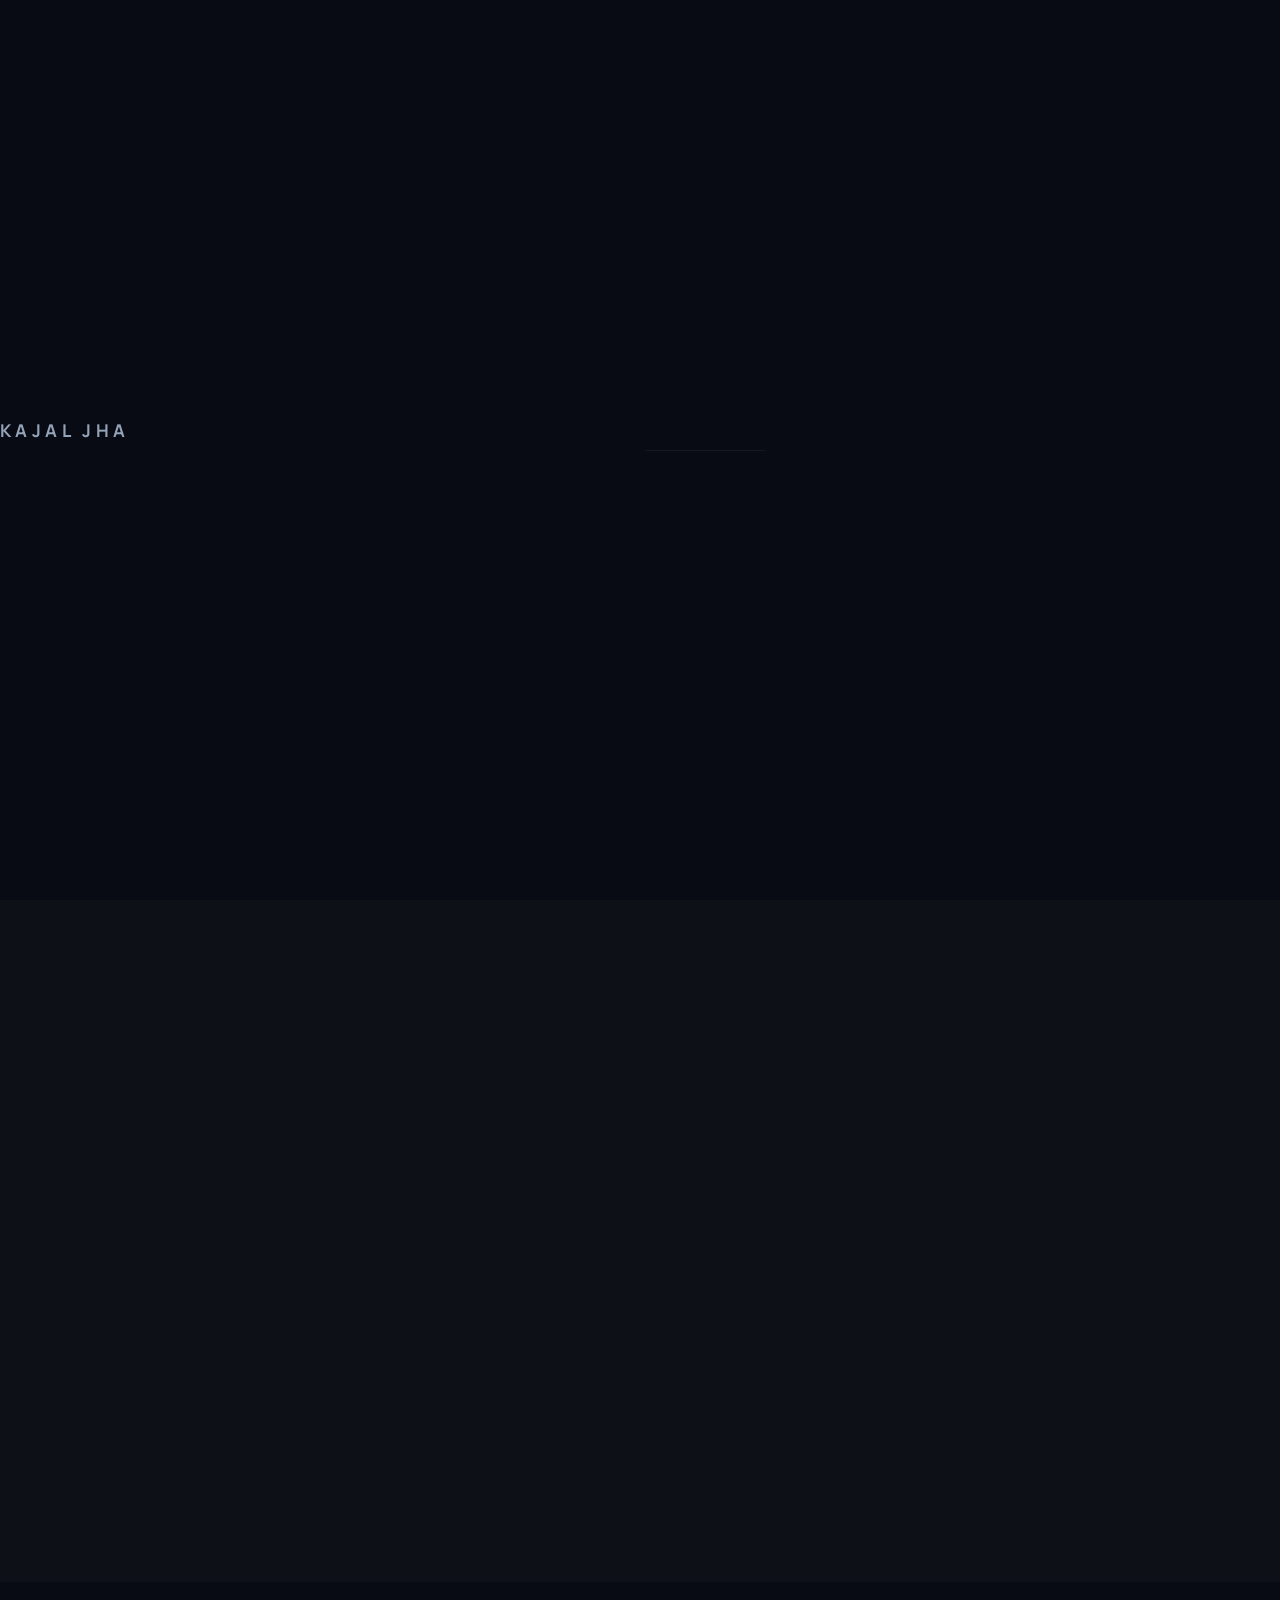
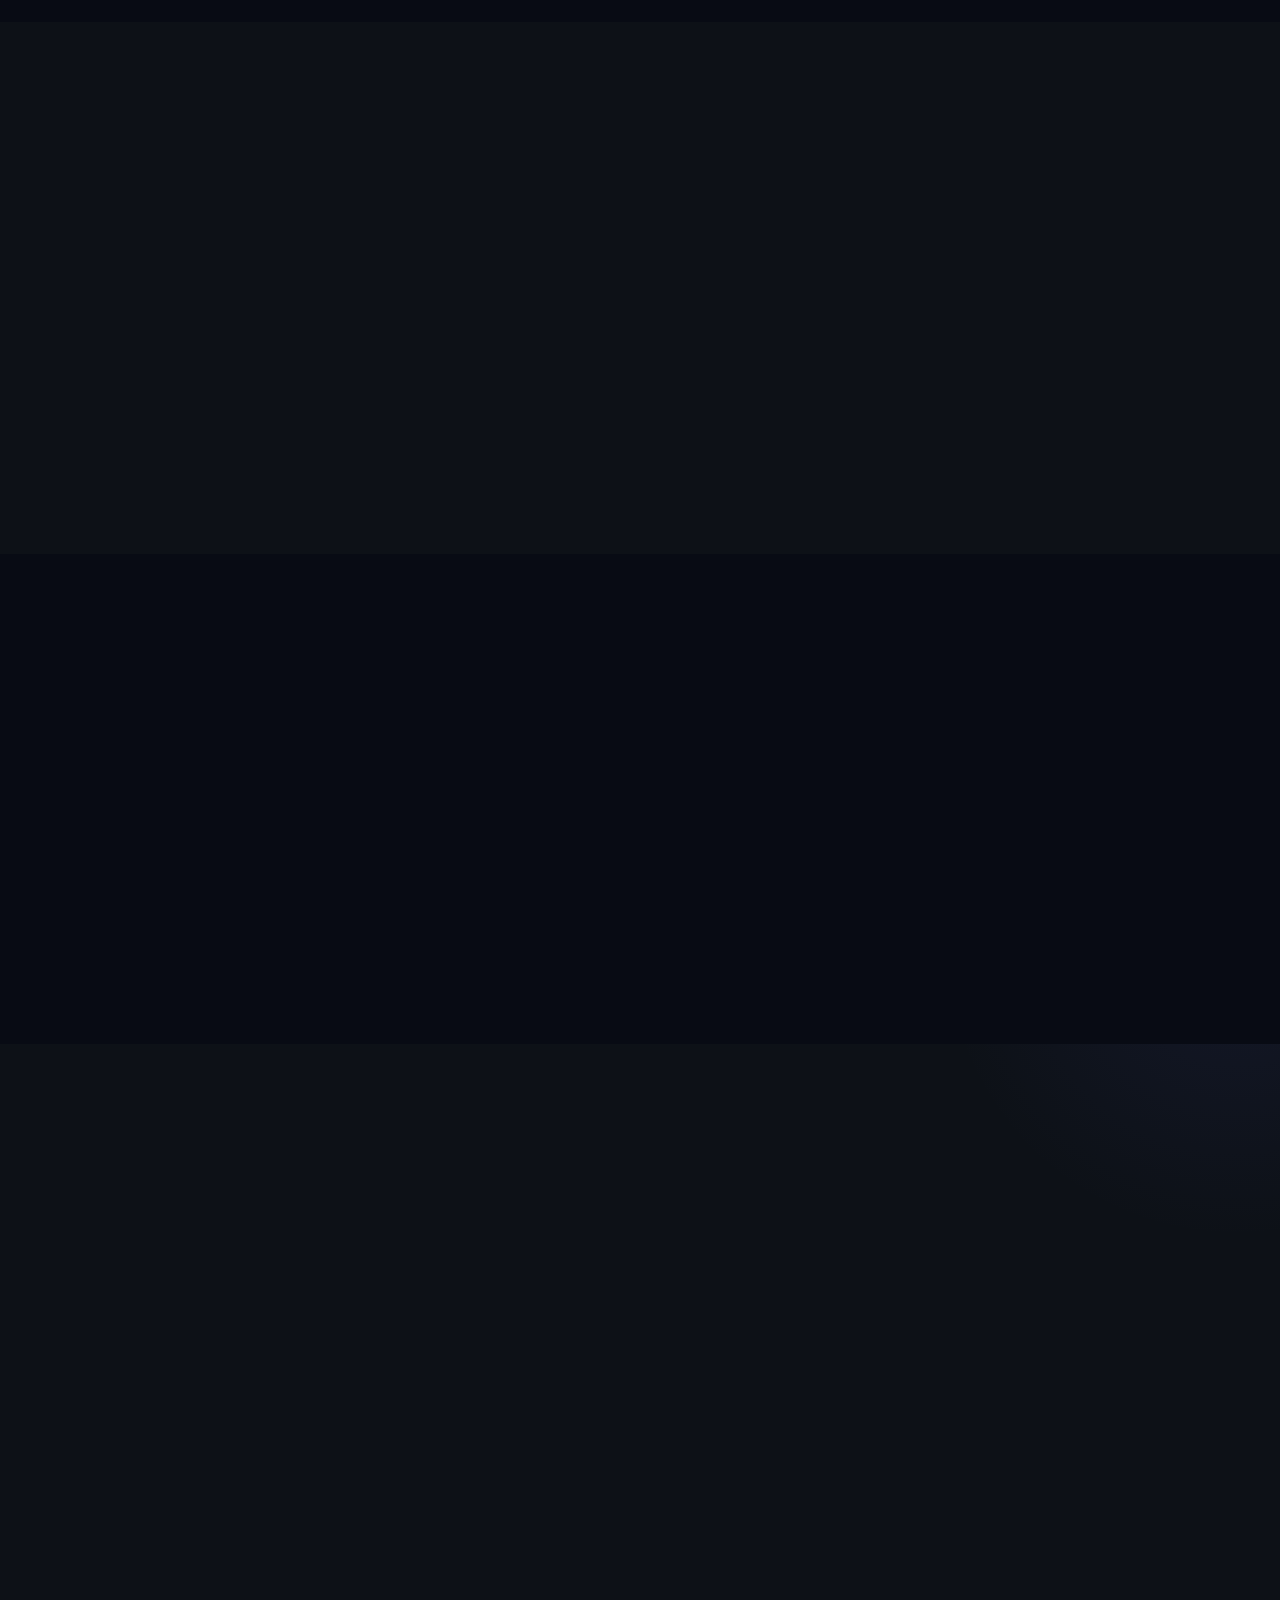
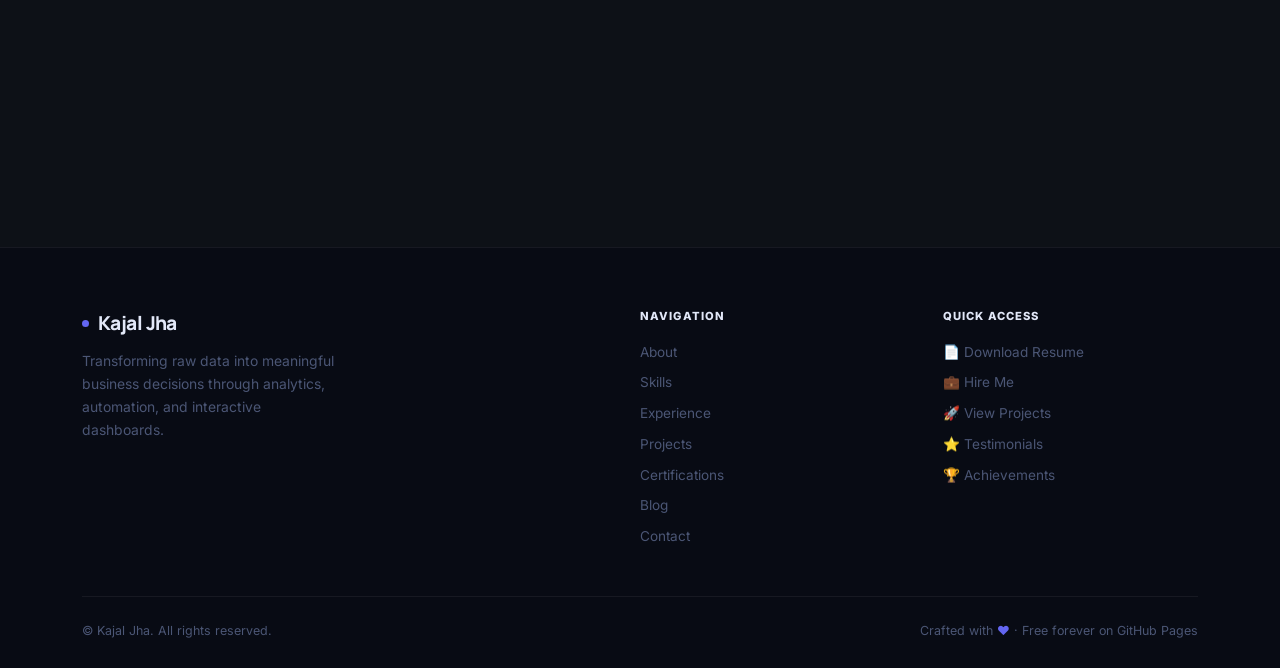
==== index.html @ cdb7b329 "Update index.html" ====
<!DOCTYPE html>
<html lang="en" data-theme="dark">
<head>
  <meta charset="UTF-8">
  <meta name="viewport" content="width=device-width, initial-scale=1.0">
  <!-- SEO updated dynamically from data/personal.json -->
  <title>Kajal Jha | Data Analyst Portfolio</title>
  <meta name="description" content="Data Analyst specializing in Power BI, SQL, Advanced Excel, Python, Business Intelligence, Dashboard Development, Process Automation, and AI-enabled analytics.">
  <meta name="keywords" content="Kajal Jha, Data Analyst, Power BI Developer, SQL Developer, Business Intelligence, Dashboard Developer, Excel Expert, Python, Process Automation, Data Visualization, Google Sheets, Apps Script, AI Analytics">
  <meta name="author" content="Kajal Jha">
  <meta name="robots" content="index, follow">
  <link rel="canonical" href="https://kajalljhaa.github.io/">
  <!-- Open Graph -->
  <meta property="og:type" content="website">
  <meta property="og:title" content="Kajal Jha | Data Analyst Portfolio">
  <meta property="og:description" content="Data Analyst specializing in Power BI, SQL, Advanced Excel, Python, Business Intelligence, and Process Automation.">
  <meta property="og:image" content="assets/images/og-image.png">
  <meta property="og:url" content="https://kajalljhaa.github.io/">
  <!-- Twitter Card -->
  <meta name="twitter:card" content="summary_large_image">
  <meta name="twitter:title" content="Kajal Jha | Data Analyst">
  <meta name="twitter:description" content="Data Analyst specializing in Power BI, SQL, Advanced Excel, Python, and Process Automation.">
  <meta name="twitter:image" content="assets/images/og-image.png">
  <!-- PWA -->
  <link rel="manifest" href="manifest.json">
  <meta name="theme-color" content="#6366F1">
  <meta name="apple-mobile-web-app-capable" content="yes">
  <meta name="apple-mobile-web-app-title" content="KJ Portfolio">
  <!-- Icons -->
  <link rel="icon" href="favicon.ico" sizes="any">
  <link rel="icon" href="assets/icons/favicon.svg" type="image/svg+xml">
  <link rel="apple-touch-icon" href="assets/icons/apple-touch-icon.png">
  <!-- Fonts -->
  <link rel="preconnect" href="https://fonts.googleapis.com">
  <link rel="preconnect" href="https://fonts.gstatic.com" crossorigin>
  <link href="https://fonts.googleapis.com/css2?family=Inter:opsz,wght@14..32,300;14..32,400;14..32,500;14..32,600;14..32,700;14..32,800&family=Manrope:wght@400;600;700;800;900&family=JetBrains+Mono:wght@400;500&display=swap" rel="stylesheet">
  <!-- Styles -->
  <link rel="stylesheet" href="css/style.css">
  <!-- Structured Data -->
  <script type="application/ld+json">
  {"@context":"https://schema.org","@type":"Person","name":"Kajal Jha","jobTitle":"Data Analyst","description":"Data Analyst specializing in Power BI, SQL, Advanced Excel, Python, Business Intelligence, and Process Automation.","url":"https://kajalljhaa.github.io/","email":"kajaljha815@gmail.com","address":{"@type":"PostalAddress","addressLocality":"Mumbai","addressRegion":"Maharashtra","addressCountry":"IN"},"sameAs":["https://linkedin.com/in/kajaljha","https://github.com/kajalljhaa"],"knowsAbout":["Power BI","SQL","Advanced Excel","Python","Business Intelligence","Data Analytics","Process Automation","Google Sheets","Apps Script"]}
  </script>
</head>
<body>

<div class="grain" aria-hidden="true"></div>

<!-- LOADER -->
<div id="loader" role="status" aria-label="Loading">
  <div class="loader-wordmark">Kajal Jha</div>
  <div class="loader-bar" aria-hidden="true"><div class="loader-fill"></div></div>
</div>

<!-- NAV -->
<nav class="nav" id="nav" aria-label="Main navigation">
  <div class="nav-inner">
    <a href="#hero" class="nav-logo" aria-label="Home">
      <div class="nav-logo-mark" aria-hidden="true">KJ</div>Kajal Jha
    </a>
    <ul class="nav-links" role="list">
      <li><a href="#about">About</a></li>
      <li><a href="#skills">Skills</a></li>
      <li><a href="#experience">Experience</a></li>
      <li><a href="#projects">Projects</a></li>
      <li><a href="#certifications">Certifications</a></li>
      <li><a href="#blog">Blog</a></li>
      <li><a href="#contact">Contact</a></li>
    </ul>
    <div class="nav-right">
      <button class="theme-toggle" id="theme-toggle" aria-label="Toggle theme">☀️</button>
      <a href="#contact" class="nav-cta" id="nav-cta">Hire Me</a>
      <button class="hamburger" id="hamburger" aria-label="Open menu" aria-expanded="false"><span></span><span></span><span></span></button>
    </div>
  </div>
</nav>
<div class="mob-nav" id="mob-nav" role="menu">
  <a href="#about">About</a><a href="#skills">Skills</a><a href="#experience">Experience</a>
  <a href="#projects">Projects</a><a href="#certifications">Certifications</a>
  <a href="#resume">Resume</a><a href="#achievements">Achievements</a>
  <a href="#blog">Blog</a><a href="#testimonials">Testimonials</a><a href="#contact">Contact</a>
</div>

<!-- HERO -->
<section id="hero" aria-label="Introduction">
  <div class="hero-canvas" aria-hidden="true">
    <div class="h-orb h-orb-1"></div><div class="h-orb h-orb-2"></div><div class="h-orb h-orb-3"></div>
    <div class="h-grid"></div>
    <div class="h-line h-line-1"></div><div class="h-line h-line-2"></div><div class="h-line h-line-3"></div>
  </div>
  <div class="container">
    <div class="hero-content">
      <div class="hero-left">
        <div class="hero-status" id="hero-status" style="display:none" role="status">
          <span class="status-ring" aria-hidden="true"></span>Open to Work
        </div>
        <h1 class="hero-name" id="hero-name">
          <span class="ln">Kajal </span><span class="ln ln-accent">Jha</span>
        </h1>
        <p class="hero-title" id="hero-title">Data Analyst | Power BI | SQL | Excel | Python</p>
        <div class="typing-wrap" aria-live="polite">
          <span id="typing-el" aria-hidden="true"></span><span class="cursor-blink" aria-hidden="true"></span>
        </div>
        <p class="hero-desc" id="hero-desc">Loading…</p>
        <div class="hero-btns">
          <a href="#resume" class="btn-primary">⬇ Download Resume <span class="btn-arrow" aria-hidden="true">→</span></a>
          <a href="#contact" class="btn-secondary" id="hero-hire-btn">Let's Talk <span class="btn-arrow" aria-hidden="true">→</span></a>
        </div>
        <div class="hero-metrics" id="hero-metrics" aria-label="Career highlights"></div>
      </div>
      <div class="hero-photo-wrap" aria-hidden="true">
        <div class="profile-frame">
          <div class="profile-ring-outer"></div>
          <div class="profile-ring-inner"></div>
          <div class="profile-photo">
            <img src="assets/images/profile.jpg" alt="Kajal Jha" width="374" height="374"
                 onerror="this.parentElement.innerHTML='<div class=\'profile-placeholder\'>👤</div>'">
          </div>
          <div class="profile-badge pb-top">
            <div class="pb-icon" aria-hidden="true">✅</div>
            <div><div class="pb-label">Status</div><div class="pb-val">Available to Hire</div></div>
          </div>
          <div class="profile-badge pb-bot">
            <div class="pb-icon" aria-hidden="true">📊</div>
            <div><div class="pb-label">Experience</div><div class="pb-val" id="pb-exp-val">—</div></div>
          </div>
        </div>
      </div>
    </div>
  </div>
  <div class="scroll-hint" aria-hidden="true"><div class="scroll-line"></div><span>Scroll</span></div>
</section>

<!-- ABOUT -->
<section id="about" aria-label="About me">
  <div class="container">
    <div class="about-wrap">
      <div class="reveal">
        <div class="sec-label">Who I Am</div>
        <h2 class="sec-heading">About <span class="hl">Me</span></h2>
        <p class="about-text" id="about-bio">Loading…</p>
        <div class="about-callout"><div class="callout-label">Mission</div><p class="callout-text" id="about-mission">Loading…</p></div>
        <div class="about-callout"><div class="callout-label">Vision</div><p class="callout-text" id="about-vision">Loading…</p></div>
        <p style="font-size:.72rem;font-weight:800;color:var(--text-3);letter-spacing:.15em;text-transform:uppercase;margin-bottom:12px">Core Strengths</p>
        <div class="strengths-list" id="strengths-list"></div>
      </div>
      <div class="reveal d2">
        <div class="stat-block" id="stat-block"></div>
        <p style="font-size:.72rem;font-weight:800;color:var(--text-3);letter-spacing:.15em;text-transform:uppercase;margin-bottom:16px">Career Timeline</p>
        <div class="timeline-v" id="about-timeline">
          <!-- Populated dynamically from experience.json -->
        </div>
      </div>
    </div>
  </div>
</section>

<!-- SKILLS -->
<section id="skills" aria-label="Skills">
  <div class="container">
    <div class="reveal" style="margin-bottom:56px">
      <div class="sec-label">Technical Expertise</div>
      <h2 class="sec-heading">Skills &amp; <span class="hl">Proficiency</span></h2>
      <p class="sec-sub">Full-stack analytics capability — from raw data to business decisions.</p>
    </div>
    <div class="skills-grid" id="skills-grid"></div>
  </div>
</section>

<!-- EXPERIENCE -->
<section id="experience" aria-label="Work experience">
  <div class="container">
    <div class="reveal" style="margin-bottom:16px">
      <div class="sec-label">Career History</div>
      <h2 class="sec-heading">Work <span class="hl">Experience</span></h2>
    </div>
    <div class="reveal d1" style="display:flex;align-items:center;gap:24px;margin-bottom:44px;flex-wrap:wrap">
      <div id="exp-total-years" style="font-family:'Manrope',sans-serif;font-size:3.5rem;font-weight:900;letter-spacing:-.06em;background:linear-gradient(135deg,#6366F1,#818CF8);-webkit-background-clip:text;-webkit-text-fill-color:transparent;background-clip:text">—</div>
      <div><div style="font-size:1rem;font-weight:700;color:var(--text)">Years of Professional Experience</div><div style="font-size:.88rem;color:var(--text-2);margin-top:3px">Click any role to expand details</div></div>
    </div>
    <div class="exp-timeline" id="exp-timeline"></div>
  </div>
</section>

<!-- PROJECTS -->
<section id="projects" aria-label="Projects">
  <div class="container">
    <div class="reveal" style="margin-bottom:44px">
      <div class="sec-label">Selected Work</div>
      <h2 class="sec-heading">Featured <span class="hl">Projects</span></h2>
      <p class="sec-sub">Case studies with real problems, data-driven solutions, and measurable impact.</p>
    </div>
    <div class="proj-controls reveal d1">
      <div class="proj-search-wrap" role="search">
        <span class="search-icon" aria-hidden="true">⌕</span>
        <input type="search" id="proj-search-input" class="proj-search-input" placeholder="Search projects or tools…" aria-label="Search projects">
      </div>
      <div class="proj-filters" id="proj-filters" role="group" aria-label="Filter by category"></div>
    </div>
    <div class="proj-grid" id="proj-grid" aria-live="polite"></div>
  </div>
</section>
<div class="modal-overlay" id="modal-overlay" role="dialog" aria-modal="true" aria-label="Project details">
  <div class="modal" id="modal"></div>
</div>

<!-- CERTIFICATIONS -->
<section id="certifications" aria-label="Certifications">
  <div class="container">
    <div class="reveal" style="text-align:center;margin-bottom:36px">
      <div class="sec-label center">Credentials</div>
      <h2 class="sec-heading">Certifications &amp; <span class="hl">Badges</span></h2>
      <p class="sec-sub" style="margin:14px auto 0">Verified credentials from globally recognized institutions.</p>
    </div>
    <div class="cert-search-wrap reveal" role="search">
      <span aria-hidden="true">⌕</span>
      <input type="search" id="cert-search-input" class="cert-search-input" placeholder="Search certifications…" aria-label="Search certifications">
    </div>
    <div class="certs-grid" id="certs-grid" aria-live="polite"></div>
  </div>
</section>

<!-- EDUCATION -->
<section id="education" aria-label="Education">
  <div class="container">
    <div class="reveal" style="text-align:center;margin-bottom:44px">
      <div class="sec-label center">Academic Background</div>
      <h2 class="sec-heading">Education &amp; <span class="hl">Academics</span></h2>
    </div>
    <div id="edu-container"></div>
  </div>
</section>

<!-- RESUME -->
<section id="resume" aria-label="Resume downloads">
  <div class="container">
    <div class="reveal" style="text-align:center;margin-bottom:44px">
      <div class="sec-label center">Download</div>
      <h2 class="sec-heading">Tailored <span class="hl">Resumes</span></h2>
      <p class="sec-sub" style="margin:14px auto 0">Role-specific CVs. Add PDF files to the <code>/resume/</code> folder.</p>
    </div>
    <div class="resume-grid" id="resume-grid"></div>
  </div>
</section>

<!-- ACHIEVEMENTS -->
<section id="achievements" aria-label="Achievements">
  <div class="container">
    <div class="reveal" style="margin-bottom:44px">
      <div class="sec-label">Recognition</div>
      <h2 class="sec-heading">Achievements &amp; <span class="hl">Awards</span></h2>
      <p class="sec-sub">Competitions, recognitions, and published work.</p>
    </div>
    <div class="ach-grid" id="ach-grid"></div>
  </div>
</section>

<!-- BLOG -->
<section id="blog" aria-label="Blog">
  <div class="container">
    <div class="reveal" style="margin-bottom:36px">
      <div class="sec-label">Writing</div>
      <h2 class="sec-heading">From the <span class="hl">Blog</span></h2>
      <p class="sec-sub">Practical guides on Power BI, SQL, Excel, Python, and data strategy.</p>
    </div>
    <div class="blog-controls reveal d1">
      <div class="blog-search-wrap" role="search">
        <span aria-hidden="true">⌕</span>
        <input type="search" id="blog-search-input" class="blog-search-input" placeholder="Search articles…" aria-label="Search blog">
      </div>
      <div class="blog-cats" id="blog-cat-filters" role="group"></div>
    </div>
    <div class="blog-grid" id="blog-grid" aria-live="polite"></div>
  </div>
</section>

<!-- TESTIMONIALS -->
<section id="testimonials" aria-label="Testimonials">
  <div class="container">
    <div class="reveal" style="text-align:center;margin-bottom:44px">
      <div class="sec-label center">Social Proof</div>
      <h2 class="sec-heading">What <span class="hl">They Say</span></h2>
      <p class="sec-sub" style="margin:14px auto 0">Feedback from managers and colleagues.</p>
    </div>
    <div class="test-wrap reveal">
      <div class="test-track" aria-live="polite"><div class="test-slides" id="test-slides"></div></div>
      <div class="test-nav">
        <div class="test-dots" id="test-dots" role="group" aria-label="Slide navigation"></div>
        <div class="test-arrows">
          <button class="test-arrow" id="test-prev" aria-label="Previous">←</button>
          <button class="test-arrow" id="test-next" aria-label="Next">→</button>
        </div>
      </div>
    </div>
  </div>
</section>

<!-- CONTACT -->
<section id="contact" aria-label="Contact">
  <div class="container">
    <div class="contact-split">
      <div class="reveal">
        <div class="sec-label">Let's Connect</div>
        <h2 class="contact-headline">Ready to <span class="hl">work together?</span></h2>
        <p class="contact-sub" id="contact-sub">Open to full-time roles, freelance engagements, and data consulting opportunities.</p>
        <div class="contact-info-list">
          <a href="mailto:kajaljha815@gmail.com" class="contact-item" id="ci-email-link">
            <div class="ci-icon" aria-hidden="true">📧</div>
            <div><div class="ci-label">Email</div><div class="ci-value" id="ci-email-val">kajaljha815@gmail.com</div></div>
          </a>
          <a href="tel:+918104157605" class="contact-item" id="ci-phone-link">
            <div class="ci-icon" aria-hidden="true">📞</div>
            <div><div class="ci-label">Phone</div><div class="ci-value" id="ci-phone-val">+91 8104157605</div></div>
          </a>
          <a href="https://wa.me/918104157605" class="contact-item" id="ci-wa-link" target="_blank" rel="noopener noreferrer">
            <div class="ci-icon" aria-hidden="true">💬</div>
            <div><div class="ci-label">WhatsApp</div><div class="ci-value">Chat on WhatsApp</div></div>
          </a>
          <div class="contact-item">
            <div class="ci-icon" aria-hidden="true">📍</div>
            <div><div class="ci-label">Location</div><div class="ci-value" id="ci-loc-val">Mumbai, Maharashtra</div></div>
          </div>
        </div>
        <div class="social-chips" id="social-chips"></div>
      </div>
      <div class="reveal d2">
        <div class="form-wrap">
          <form class="cf" id="contact-form" novalidate>
            <div class="cf-row">
              <div class="cf-group"><label class="cf-label" for="cf-name">Full Name</label><input type="text" id="cf-name" name="name" class="cf-input" placeholder="Jane Smith" required autocomplete="name"></div>
              <div class="cf-group"><label class="cf-label" for="cf-email">Email</label><input type="email" id="cf-email" name="email" class="cf-input" placeholder="jane@company.com" required autocomplete="email"></div>
            </div>
            <div class="cf-group"><label class="cf-label" for="cf-subject">Subject</label><input type="text" id="cf-subject" name="subject" class="cf-input" placeholder="Data Analyst opportunity at Acme" required></div>
            <div class="cf-group"><label class="cf-label" for="cf-msg-area">Message</label><textarea id="cf-msg-area" name="message" class="cf-textarea" placeholder="Tell me about the role or project…" required></textarea></div>
            <button type="submit" class="cf-submit">Send Message →</button>
            <div id="cf-msg" class="cf-msg" role="alert" aria-live="polite"></div>
          </form>
        </div>
      </div>
    </div>
  </div>
</section>

<!-- FOOTER -->
<footer>
  <div class="container">
    <div class="footer-grid">
      <div>
        <div class="footer-wordmark"><div class="footer-wordmark-dot"></div><span id="footer-name">Kajal Jha</span></div>
        <p class="footer-tagline" id="footer-tagline">Transforming raw data into meaningful business decisions through analytics, automation, and interactive dashboards.</p>
        <div class="footer-soc-row" id="footer-soc-row"></div>
      </div>
      <div>
        <div class="footer-col-h">Navigation</div>
        <nav class="footer-links">
          <a href="#about">About</a><a href="#skills">Skills</a>
          <a href="#experience">Experience</a><a href="#projects">Projects</a>
          <a href="#certifications">Certifications</a><a href="#blog">Blog</a><a href="#contact">Contact</a>
        </nav>
      </div>
      <div>
        <div class="footer-col-h">Quick Access</div>
        <nav class="footer-links">
          <a href="#resume">📄 Download Resume</a>
          <a href="#contact">💼 Hire Me</a>
          <a href="#projects">🚀 View Projects</a>
          <a href="#testimonials">⭐ Testimonials</a>
          <a href="#achievements">🏆 Achievements</a>
        </nav>
      </div>
    </div>
    <div class="footer-base">
      <p class="footer-copy">© <span id="footer-year"></span> <span id="footer-copy-name">Kajal Jha</span>. All rights reserved.</p>
      <p class="footer-craft">Crafted with <span>♥</span> · Free forever on GitHub Pages</p>
    </div>
  </div>
</footer>

<button class="btt" id="btt" aria-label="Back to top">↑</button>
<script src="main.js"></script>
</body>
</html>
---- css/style.css ----
/* ============================================================
   PORTFOLIO — Premium CSS Design System
   Version: 1.0.0

   CONTENTS
   1.  Reset & Base
   2.  CSS Variables (Design Tokens)
   3.  Light Mode Overrides
   4.  Layout
   5.  Loader
   6.  Grain Overlay
   7.  Navigation
   8.  Hero
   9.  About
   10. Skills
   11. Experience
   12. Projects
   13. Modal
   14. Certifications
   15. Education
   16. Resume
   17. Achievements
   18. Blog
   19. Testimonials
   20. Contact
   21. Footer
   22. Back to Top
   23. Scroll Animations
   24. Responsive ≤1024px
   25. Responsive ≤768px
   26. Responsive ≤480px
   27. Reduced Motion
============================================================ */

/* ── 1. Reset ── */
*,*::before,*::after{box-sizing:border-box;margin:0;padding:0}
html{scroll-behavior:smooth;font-size:16px;-webkit-font-smoothing:antialiased;text-rendering:optimizeLegibility}
body{font-family:'Inter',system-ui,-apple-system,sans-serif;background:var(--bg);color:var(--text);line-height:1.6;overflow-x:hidden}
::selection{background:var(--accent);color:#fff}
img{max-width:100%;height:auto;display:block}
a{color:inherit;text-decoration:none}
button{cursor:pointer;border:none;background:none;font-family:inherit}
ul{list-style:none}
input,textarea{font-family:inherit}

/* ── 2. Design Tokens ── */
:root{
  --bg:#080B14; --bg-1:#0D1117; --bg-2:#111827; --bg-3:#1A2236;
  --surface:rgba(255,255,255,.03); --surface-h:rgba(255,255,255,.06);
  --accent:#6366F1; --accent-h:#818CF8;
  --accent-g:rgba(99,102,241,.15); --accent-gb:rgba(99,102,241,.08);
  --gold:#F59E0B; --cyan:#06B6D4; --green:#10B981; --danger:#EF4444;
  --text:#E2E8F8; --text-2:#94A3B8; --text-3:#4B5675;
  --border:rgba(255,255,255,.06); --border-a:rgba(99,102,241,.25);
  --shadow-sm:0 4px 16px rgba(0,0,0,.25);
  --shadow-md:0 8px 32px rgba(0,0,0,.35);
  --shadow-lg:0 20px 60px rgba(0,0,0,.45);
  --r-sm:8px; --r:12px; --r-lg:16px; --r-xl:24px; --r-2xl:32px;
  --ease:cubic-bezier(.16,1,.3,1);
  --ease-spring:cubic-bezier(.34,1.56,.64,1);
  --t-fast:150ms; --t-base:300ms; --t-slow:500ms;
}

/* ── 3. Light Mode ── */
[data-theme="light"]{
  --bg:#F8FAFF; --bg-1:#F1F5FF; --bg-2:#E8EFFF; --bg-3:#DDE7FF;
  --surface:rgba(99,102,241,.04); --surface-h:rgba(99,102,241,.08);
  --text:#0F172A; --text-2:#475569; --text-3:#94A3B8;
  --border:rgba(0,0,0,.07); --border-a:rgba(99,102,241,.3);
  --shadow-sm:0 4px 16px rgba(0,0,0,.08);
  --shadow-md:0 8px 32px rgba(0,0,0,.12);
  --shadow-lg:0 20px 60px rgba(0,0,0,.16);
}

/* ── 4. Layout ── */
.container{max-width:1180px;margin:0 auto;padding:0 32px}
section{padding:120px 0}
.sec-label{display:inline-flex;align-items:center;gap:10px;font-size:.72rem;font-weight:700;letter-spacing:.18em;text-transform:uppercase;color:var(--text-3);margin-bottom:16px}
.sec-label::before{content:'';width:24px;height:1px;background:var(--accent);flex-shrink:0}
.sec-label.center{justify-content:center}
.sec-label.center::before{display:none}
.sec-heading{font-family:'Manrope',sans-serif;font-size:clamp(2.4rem,4.5vw,3.4rem);font-weight:800;letter-spacing:-.04em;line-height:1.05;color:var(--text)}
.sec-heading .hl{background:linear-gradient(135deg,var(--accent),var(--accent-h));-webkit-background-clip:text;-webkit-text-fill-color:transparent;background-clip:text}
.sec-sub{font-size:1.05rem;color:var(--text-2);max-width:520px;line-height:1.75;margin-top:14px}

/* ── 5. Loader ── */
#loader{position:fixed;inset:0;z-index:9999;background:var(--bg);display:flex;align-items:center;justify-content:center;transition:opacity .8s var(--ease),visibility .8s}
#loader.out{opacity:0;visibility:hidden;pointer-events:none}
.loader-wordmark{font-family:'Manrope',sans-serif;font-size:1.1rem;font-weight:700;letter-spacing:.25em;text-transform:uppercase;color:var(--text-2);margin-bottom:40px;text-align:center}
.loader-bar{width:120px;height:1px;background:var(--border);margin:0 auto;overflow:hidden;position:relative}
.loader-fill{position:absolute;left:-100%;top:0;width:100%;height:100%;background:linear-gradient(90deg,transparent,var(--accent),transparent);animation:sweep 1.6s ease infinite}
@keyframes sweep{to{left:100%}}

/* ── 6. Grain ── */
.grain{position:fixed;inset:0;z-index:1;pointer-events:none;opacity:.025;background-image:url("data:image/svg+xml,%3Csvg viewBox='0 0 256 256' xmlns='http://www.w3.org/2000/svg'%3E%3Cfilter id='n'%3E%3CfeTurbulence type='fractalNoise' baseFrequency='0.9' numOctaves='4' stitchTiles='stitch'/%3E%3C/filter%3E%3Crect width='100%25' height='100%25' filter='url(%23n)'/%3E%3C/svg%3E");background-size:200px}

/* ── 7. Navigation ── */
.nav{position:fixed;top:0;left:0;right:0;z-index:1000;transition:all var(--t-slow) var(--ease)}
.nav.scrolled .nav-inner{background:rgba(8,11,20,.9);backdrop-filter:blur(24px) saturate(180%);border-bottom-color:var(--border)}
[data-theme="light"] .nav.scrolled .nav-inner{background:rgba(248,250,255,.94)}
.nav-inner{display:flex;align-items:center;justify-content:space-between;padding:18px 40px;border-bottom:1px solid transparent;transition:all var(--t-slow)}
.nav-logo{font-family:'Manrope',sans-serif;font-size:1.05rem;font-weight:800;letter-spacing:-.02em;color:var(--text);display:flex;align-items:center;gap:9px}
.nav-logo-mark{width:30px;height:30px;border-radius:8px;background:var(--accent);color:#fff;font-size:.72rem;font-weight:900;display:flex;align-items:center;justify-content:center;flex-shrink:0}
.nav-links{display:flex;align-items:center;gap:2px}
.nav-links a{font-size:.83rem;font-weight:500;color:var(--text-2);padding:7px 13px;border-radius:8px;transition:color var(--t-fast),background var(--t-fast);position:relative}
.nav-links a:hover,.nav-links a.active{color:var(--text)}
.nav-links a.active::after{content:'';position:absolute;bottom:4px;left:50%;transform:translateX(-50%);width:4px;height:4px;border-radius:50%;background:var(--accent)}
.nav-right{display:flex;align-items:center;gap:10px}
.theme-toggle{width:36px;height:36px;border-radius:10px;background:var(--surface);border:1px solid var(--border);color:var(--text-2);font-size:.88rem;display:flex;align-items:center;justify-content:center;transition:all var(--t-fast)}
.theme-toggle:hover{background:var(--surface-h);color:var(--text)}
.nav-cta{padding:8px 20px;border-radius:10px;background:var(--accent);color:#fff;font-size:.83rem;font-weight:700;letter-spacing:.01em;transition:transform var(--t-base) var(--ease-spring),box-shadow var(--t-base);display:inline-block}
.nav-cta:hover{transform:translateY(-1px);box-shadow:0 8px 24px rgba(99,102,241,.35)}
.hamburger{display:none;flex-direction:column;gap:5px;width:36px;height:36px;border-radius:10px;background:var(--surface);border:1px solid var(--border);align-items:center;justify-content:center}
.hamburger span{display:block;width:18px;height:1.5px;background:var(--text-2);border-radius:99px;transition:all var(--t-base)}
.hamburger.open span:nth-child(1){transform:translateY(6.5px) rotate(45deg)}
.hamburger.open span:nth-child(2){opacity:0;transform:scaleX(0)}
.hamburger.open span:nth-child(3){transform:translateY(-6.5px) rotate(-45deg)}
.mob-nav{position:fixed;top:72px;left:0;right:0;z-index:999;background:rgba(8,11,20,.98);backdrop-filter:blur(24px);border-bottom:1px solid var(--border);padding:16px 20px;display:flex;flex-direction:column;gap:2px;opacity:0;visibility:hidden;transform:translateY(-6px);transition:all var(--t-base)}
.mob-nav.open{opacity:1;visibility:visible;transform:translateY(0)}
[data-theme="light"] .mob-nav{background:rgba(248,250,255,.98)}
.mob-nav a{padding:11px 14px;border-radius:10px;font-size:.95rem;font-weight:500;color:var(--text-2);transition:color var(--t-fast),background var(--t-fast)}
.mob-nav a:hover{color:var(--text);background:var(--surface)}

/* ── 8. Hero ── */
#hero{min-height:100svh;display:flex;align-items:center;padding-top:80px;position:relative;overflow:hidden}
.hero-canvas{position:absolute;inset:0;pointer-events:none}
.h-orb{position:absolute;border-radius:50%;filter:blur(120px);animation:breathe 10s ease-in-out infinite}
.h-orb-1{width:700px;height:700px;background:radial-gradient(circle,rgba(99,102,241,.18),transparent 65%);top:-200px;right:-200px}
.h-orb-2{width:500px;height:500px;background:radial-gradient(circle,rgba(139,92,246,.12),transparent 65%);bottom:-100px;left:-150px;animation-delay:-5s}
.h-orb-3{width:300px;height:300px;background:radial-gradient(circle,rgba(6,182,212,.08),transparent 65%);top:40%;left:30%;animation-delay:-2s}
@keyframes breathe{0%,100%{transform:scale(1) translate(0,0)}50%{transform:scale(1.06) translate(10px,-15px)}}
.h-grid{position:absolute;inset:0;background-image:linear-gradient(rgba(255,255,255,.025) 1px,transparent 1px),linear-gradient(90deg,rgba(255,255,255,.025) 1px,transparent 1px);background-size:72px 72px;mask-image:radial-gradient(ellipse 70% 70% at 50% 50%,black 40%,transparent 100%)}
.h-line{position:absolute;height:1px;background:linear-gradient(90deg,transparent,var(--accent),transparent);opacity:.2;animation:lineFloat 8s ease-in-out infinite}
.h-line-1{width:300px;top:25%;left:10%}
.h-line-2{width:200px;top:60%;right:15%;animation-delay:-3s;background:linear-gradient(90deg,transparent,var(--cyan),transparent)}
.h-line-3{width:150px;top:80%;left:20%;animation-delay:-6s;background:linear-gradient(90deg,transparent,var(--gold),transparent)}
@keyframes lineFloat{0%,100%{opacity:.15;transform:scaleX(1)}50%{opacity:.35;transform:scaleX(1.3)}}
.hero-content{position:relative;z-index:1;width:100%;display:grid;grid-template-columns:1fr 1fr;gap:80px;align-items:center}
.hero-status{display:inline-flex;align-items:center;gap:10px;padding:8px 18px;border-radius:99px;background:rgba(16,185,129,.08);border:1px solid rgba(16,185,129,.2);font-size:.78rem;font-weight:600;color:#10B981;margin-bottom:28px;letter-spacing:.02em}
.status-ring{width:8px;height:8px;border-radius:50%;background:#10B981;position:relative;animation:ring-pulse 2.5s ease-in-out infinite}
.status-ring::after{content:'';position:absolute;inset:-3px;border-radius:50%;border:1px solid #10B981;animation:ring-expand 2.5s ease-in-out infinite;opacity:.6}
@keyframes ring-pulse{0%,100%{transform:scale(1)}50%{transform:scale(.85)}}
@keyframes ring-expand{0%{transform:scale(1);opacity:.6}100%{transform:scale(2.5);opacity:0}}
.hero-name{font-family:'Manrope',sans-serif;font-size:clamp(3.2rem,6vw,5.2rem);font-weight:900;letter-spacing:-.06em;line-height:1;color:var(--text);margin-bottom:18px;white-space:nowrap}
.hero-name .ln{display:inline;letter-spacing:-.06em} .hero-name .ln + .ln{margin-left:.18em}
.hero-name .ln-accent{background:linear-gradient(135deg,var(--accent) 20%,var(--accent-h) 60%,var(--cyan));-webkit-background-clip:text;-webkit-text-fill-color:transparent;background-clip:text}
.hero-title{font-size:1.1rem;font-weight:500;color:var(--text-2);margin-bottom:10px;letter-spacing:.01em}
.typing-wrap{font-size:1rem;font-weight:600;color:var(--accent-h);font-family:'JetBrains Mono','Fira Code',monospace;margin-bottom:28px;min-height:1.6em;display:flex;align-items:center;gap:8px}
.typing-wrap::before{content:'›';color:var(--text-3);font-size:1.2rem;flex-shrink:0}
.cursor-blink{display:inline-block;width:2px;height:1.1em;background:var(--accent);animation:blink .65s step-end infinite;vertical-align:middle;border-radius:1px;flex-shrink:0}
@keyframes blink{0%,100%{opacity:1}50%{opacity:0}}
.hero-desc{font-size:1.03rem;color:var(--text-2);line-height:1.82;max-width:500px;margin-bottom:36px}
.hero-btns{display:flex;gap:14px;flex-wrap:wrap;margin-bottom:48px}
.btn-primary{display:inline-flex;align-items:center;gap:10px;padding:14px 28px;border-radius:14px;background:var(--accent);color:#fff;font-size:.9rem;font-weight:700;letter-spacing:.01em;transition:transform var(--t-base) var(--ease-spring),box-shadow var(--t-base);position:relative;overflow:hidden}
.btn-primary::before{content:'';position:absolute;inset:0;background:linear-gradient(135deg,rgba(255,255,255,.15),transparent);opacity:0;transition:opacity var(--t-fast)}
.btn-primary:hover::before{opacity:1}
.btn-primary:hover{transform:translateY(-2px);box-shadow:0 12px 32px rgba(99,102,241,.4)}
.btn-secondary{display:inline-flex;align-items:center;gap:10px;padding:13px 26px;border-radius:14px;background:var(--surface);color:var(--text);font-size:.9rem;font-weight:600;border:1px solid var(--border);transition:background var(--t-fast),border-color var(--t-fast),transform var(--t-base) var(--ease)}
.btn-secondary:hover{background:var(--surface-h);border-color:var(--border-a);transform:translateY(-2px)}
.btn-arrow{transition:transform var(--t-fast)}
.btn-primary:hover .btn-arrow,.btn-secondary:hover .btn-arrow{transform:translateX(3px)}
.hero-metrics{display:flex;border:1px solid var(--border);border-radius:var(--r-lg);overflow:hidden;background:var(--surface)}
.metric{flex:1;padding:18px 20px;text-align:center;border-right:1px solid var(--border);transition:background var(--t-fast)}
.metric:last-child{border-right:none}
.metric:hover{background:var(--surface-h)}
.metric-val{font-family:'Manrope',sans-serif;font-size:1.6rem;font-weight:900;letter-spacing:-.05em;color:var(--text);line-height:1;margin-bottom:5px}
.metric-lbl{font-size:.68rem;font-weight:700;color:var(--text-3);text-transform:uppercase;letter-spacing:.1em}
.hero-photo-wrap{display:flex;justify-content:center;align-items:center}
.profile-frame{position:relative;width:380px;height:380px}
.profile-ring-outer{position:absolute;inset:-24px;border-radius:50%;border:1px dashed rgba(99,102,241,.3);animation:slowspin 30s linear infinite}
.profile-ring-outer::before{content:'';position:absolute;width:10px;height:10px;border-radius:50%;background:var(--accent);top:0;left:50%;transform:translateX(-50%);box-shadow:0 0 12px var(--accent)}
.profile-ring-inner{position:absolute;inset:-8px;border-radius:50%;border:1px solid rgba(255,255,255,.04)}
@keyframes slowspin{to{transform:rotate(360deg)}}
.profile-photo{position:absolute;inset:0;border-radius:50%;background:linear-gradient(135deg,var(--bg-2),var(--bg-3));border:3px solid var(--border);overflow:hidden;display:flex;align-items:center;justify-content:center}
.profile-photo img{width:100%;height:100%;object-fit:cover}
.profile-placeholder{font-size:8rem;line-height:1}
.profile-badge{position:absolute;background:var(--bg-2);border:1px solid var(--border);border-radius:14px;padding:10px 16px;display:flex;align-items:center;gap:10px;box-shadow:var(--shadow-md)}
.pb-top{bottom:28px;right:-32px;animation:float1 5s ease-in-out infinite}
.pb-bot{top:36px;left:-32px;animation:float2 5s ease-in-out infinite}
@keyframes float1{0%,100%{transform:translateY(0)}50%{transform:translateY(-10px)}}
@keyframes float2{0%,100%{transform:translateY(0)}50%{transform:translateY(10px)}}
.pb-icon{width:36px;height:36px;border-radius:10px;background:var(--accent-g);border:1px solid var(--border-a);display:flex;align-items:center;justify-content:center;font-size:1.1rem;flex-shrink:0}
.pb-label{font-size:.68rem;color:var(--text-3);font-weight:600;margin-bottom:1px}
.pb-val{font-size:.85rem;color:var(--text);font-weight:700}
.scroll-hint{position:absolute;bottom:40px;left:50%;transform:translateX(-50%);display:flex;flex-direction:column;align-items:center;gap:8px;color:var(--text-3);font-size:.72rem;font-weight:600;letter-spacing:.1em;text-transform:uppercase;animation:fadeInUp 1s ease 2.2s both}
.scroll-line{width:1px;height:40px;background:linear-gradient(var(--accent),transparent);animation:lineDown 1.5s ease-in-out infinite}
@keyframes lineDown{0%,100%{opacity:.3;transform-origin:top;transform:scaleY(.5)}50%{opacity:1;transform:scaleY(1)}}
@keyframes fadeInUp{from{opacity:0;transform:translate(-50%,12px)}to{opacity:1;transform:translate(-50%,0)}}

/* ── 9. About ── */
#about{background:var(--bg-1)}
.about-wrap{display:grid;grid-template-columns:1fr 1fr;gap:100px;align-items:start}
.about-text{font-size:1.05rem;color:var(--text-2);line-height:1.9;margin-bottom:32px}
.about-text strong{color:var(--text);font-weight:600}
.about-callout{position:relative;padding:22px 26px;border-radius:var(--r-lg);background:var(--surface);border:1px solid var(--border);margin-bottom:20px;overflow:hidden}
.about-callout::before{content:'';position:absolute;left:0;top:0;bottom:0;width:2px;background:linear-gradient(var(--accent),transparent)}
.callout-label{font-size:.7rem;font-weight:800;letter-spacing:.15em;text-transform:uppercase;color:var(--accent);margin-bottom:8px}
.callout-text{font-size:.92rem;color:var(--text-2);line-height:1.75}
.strengths-list{display:grid;grid-template-columns:1fr 1fr;gap:10px;margin-top:24px}
.str-item{display:flex;align-items:center;gap:10px;padding:12px 14px;border-radius:var(--r-sm);background:var(--surface);border:1px solid var(--border);font-size:.84rem;font-weight:500;color:var(--text-2);transition:all var(--t-fast)}
.str-item:hover{background:var(--surface-h);border-color:var(--border-a);color:var(--text)}
.str-dot{width:6px;height:6px;border-radius:50%;background:var(--accent);flex-shrink:0}
.stat-block{display:grid;grid-template-columns:1fr 1fr;gap:2px;background:var(--border);border-radius:var(--r-lg);overflow:hidden;margin-bottom:36px}
.stat-cell{background:var(--bg-1);padding:28px 24px;transition:background var(--t-fast)}
.stat-cell:hover{background:var(--bg-2)}
.stat-num{font-family:'Manrope',sans-serif;font-size:2.5rem;font-weight:900;letter-spacing:-.06em;color:var(--accent);line-height:1;margin-bottom:6px}
.stat-desc{font-size:.8rem;color:var(--text-2);font-weight:500;line-height:1.4}
.timeline-v{position:relative;padding-left:40px}
.timeline-v::before{content:'';position:absolute;left:12px;top:6px;bottom:0;width:1px;background:linear-gradient(var(--border-a),transparent)}
.tv-item{position:relative;margin-bottom:26px}
.tv-item::before{content:'';position:absolute;left:-33px;top:6px;width:9px;height:9px;border-radius:50%;background:var(--bg-1);border:2px solid var(--accent);transition:background var(--t-fast)}
.tv-item:hover::before{background:var(--accent)}
.tv-year{font-size:.72rem;font-weight:800;color:var(--accent);font-family:'Manrope',sans-serif;letter-spacing:.05em;margin-bottom:2px}
.tv-role{font-size:.95rem;font-weight:700;color:var(--text)}
.tv-co{font-size:.84rem;color:var(--text-2)}

/* ── 10. Skills ── */
#skills{background:var(--bg)}
.skills-grid{display:grid;grid-template-columns:repeat(auto-fit,minmax(300px,1fr));gap:20px}
.skill-group{background:var(--surface);border:1px solid var(--border);border-radius:var(--r-lg);padding:28px;transition:border-color var(--t-base),transform var(--t-base) var(--ease),box-shadow var(--t-base);position:relative;overflow:hidden}
.skill-group::after{content:'';position:absolute;inset:0;background:linear-gradient(135deg,rgba(99,102,241,.04),transparent);opacity:0;transition:opacity var(--t-base);pointer-events:none}
.skill-group:hover{border-color:var(--border-a);transform:translateY(-4px);box-shadow:var(--shadow-lg)}
.skill-group:hover::after{opacity:1}
.sg-head{display:flex;align-items:center;justify-content:space-between;margin-bottom:20px}
.sg-title-row{display:flex;align-items:center;gap:10px}
.sg-icon{width:36px;height:36px;border-radius:10px;background:var(--accent-gb);border:1px solid var(--border-a);display:flex;align-items:center;justify-content:center;font-size:1.1rem;font-weight:700;font-family:'Manrope',sans-serif;flex-shrink:0}
.sg-name{font-size:.95rem;font-weight:700;color:var(--text)}
.sg-ring{width:48px;height:48px;flex-shrink:0;position:relative;display:flex;align-items:center;justify-content:center}
.sg-ring svg{position:absolute;inset:0;transform:rotate(-90deg)}
.sg-ring-val{font-size:.7rem;font-weight:800;color:var(--text);font-family:'Manrope',sans-serif;position:relative;z-index:1}
.sg-pills{display:flex;flex-direction:column;gap:12px}
.sg-pill-row{display:flex;align-items:center;gap:10px}
.sg-pill-name{font-size:.84rem;font-weight:500;color:var(--text-2);flex:0 0 130px}
.sg-pill-track{flex:1;height:4px;background:var(--border);border-radius:99px;overflow:hidden}
.sg-pill-fill{height:100%;border-radius:99px;width:0;transition:width 1.4s var(--ease)}
.sg-pill-pct{font-size:.72rem;font-weight:700;color:var(--accent);font-family:'Manrope',sans-serif;min-width:32px;text-align:right}

/* ── 11. Experience ── */
#experience{background:var(--bg-1)}
.exp-timeline{display:flex;flex-direction:column;gap:2px;max-width:900px;margin:0 auto}
.exp-item{background:var(--surface);border:1px solid var(--border);border-radius:var(--r-lg);overflow:hidden;transition:border-color var(--t-base),background var(--t-fast);cursor:pointer}
.exp-item.open{border-color:var(--border-a)}
.exp-item:hover:not(.open){background:var(--surface-h)}
.exp-header{display:grid;grid-template-columns:auto 1fr auto;gap:20px;align-items:center;padding:24px 28px}
.exp-year-badge{font-family:'Manrope',sans-serif;font-size:.72rem;font-weight:800;letter-spacing:.1em;text-transform:uppercase;color:var(--text-3);min-width:72px}
.exp-h-main{display:flex;align-items:center;gap:16px}
.exp-logo-sq{width:44px;height:44px;border-radius:12px;border:1px solid var(--border);display:flex;align-items:center;justify-content:center;font-size:1.3rem;flex-shrink:0;background:var(--bg-2)}
.exp-logo-sq img{width:100%;height:100%;object-fit:contain;border-radius:11px;padding:4px}
.exp-role-text{font-size:1rem;font-weight:700;color:var(--text);margin-bottom:2px}
.exp-company-text{font-size:.83rem;font-weight:600;color:var(--accent)}
.exp-h-right{display:flex;flex-direction:column;align-items:flex-end;gap:6px}
.exp-current-pill{font-size:.68rem;font-weight:800;padding:3px 10px;border-radius:99px;background:rgba(16,185,129,.1);color:#10B981;border:1px solid rgba(16,185,129,.25);letter-spacing:.05em;text-transform:uppercase}
.exp-dur-text{font-size:.75rem;color:var(--text-3);font-weight:500}
.exp-chevron{font-size:.75rem;color:var(--text-3);transition:transform var(--t-base)}
.exp-item.open .exp-chevron{transform:rotate(180deg)}
.exp-body{max-height:0;overflow:hidden;transition:max-height .45s var(--ease)}
.exp-item.open .exp-body{max-height:900px}
.exp-body-inner{padding:0 28px 28px}
.exp-divider{height:1px;background:var(--border);margin-bottom:22px}
.exp-desc-text{font-size:.9rem;color:var(--text-2);line-height:1.75;margin-bottom:20px}
.exp-two-col{display:grid;grid-template-columns:1fr 1fr;gap:28px;margin-bottom:20px}
.exp-col-title{font-size:.7rem;font-weight:800;color:var(--text-3);letter-spacing:.12em;text-transform:uppercase;margin-bottom:10px}
.exp-resp-list,.exp-win-list{display:flex;flex-direction:column;gap:7px}
.exp-resp{display:flex;gap:8px;font-size:.86rem;color:var(--text-2);line-height:1.55}
.exp-resp::before{content:'—';color:var(--text-3);flex-shrink:0;margin-top:1px}
.exp-win{display:flex;gap:8px;font-size:.86rem;color:var(--green);font-weight:500;line-height:1.55}
.exp-win::before{content:'↑';flex-shrink:0}
.exp-tech-list{display:flex;gap:6px;flex-wrap:wrap}
.exp-tech{font-size:.73rem;font-weight:600;padding:4px 10px;border-radius:6px;background:var(--accent-gb);color:var(--accent-h);border:1px solid var(--border-a);font-family:'JetBrains Mono','Courier New',monospace}

/* ── 12. Projects ── */
#projects{background:var(--bg)}
.proj-controls{display:flex;align-items:center;gap:14px;flex-wrap:wrap;margin-bottom:44px}
.proj-search-wrap{display:flex;align-items:center;gap:10px;padding:10px 16px;border-radius:12px;border:1px solid var(--border);background:var(--surface);flex:1;max-width:360px;transition:border-color var(--t-fast)}
.proj-search-wrap:focus-within{border-color:var(--border-a)}
.search-icon{color:var(--text-3);font-size:.85rem;flex-shrink:0}
.proj-search-input{background:none;border:none;outline:none;color:var(--text);font-size:.9rem;width:100%;font-family:'Inter',sans-serif}
.proj-search-input::placeholder{color:var(--text-3)}
.proj-filters{display:flex;gap:6px;flex-wrap:wrap}
.pf-btn{padding:8px 16px;border-radius:10px;font-size:.8rem;font-weight:600;background:var(--surface);color:var(--text-2);border:1px solid var(--border);transition:all var(--t-fast);cursor:pointer}
.pf-btn:hover,.pf-btn.active{background:var(--accent);color:#fff;border-color:var(--accent)}
.proj-grid{display:grid;grid-template-columns:1fr 1fr;gap:20px}
.proj-card{background:var(--surface);border:1px solid var(--border);border-radius:var(--r-lg);overflow:hidden;transition:border-color var(--t-base) var(--ease),transform var(--t-base) var(--ease),box-shadow var(--t-base);display:flex;flex-direction:column;cursor:pointer}
.proj-card.span-full{grid-column:1/-1;flex-direction:row}
.proj-card:hover{border-color:var(--border-a);transform:translateY(-6px);box-shadow:var(--shadow-lg)}
.proj-accent{height:3px;flex-shrink:0}
.proj-card.span-full .proj-accent{width:3px;height:auto}
.proj-thumb{height:220px;display:flex;align-items:center;justify-content:center;font-size:5rem;position:relative;overflow:hidden;flex-shrink:0}
.proj-card.span-full .proj-thumb{width:320px;height:auto;min-height:280px}
.proj-thumb img{position:absolute;inset:0;width:100%;height:100%;object-fit:cover}
.proj-thumb-bg{position:absolute;inset:0;opacity:.12;pointer-events:none}
.proj-emoji{position:relative;z-index:1;line-height:1}
.proj-feat-pill{position:absolute;top:14px;left:14px;z-index:2;font-size:.68rem;font-weight:800;padding:4px 10px;border-radius:99px;background:rgba(99,102,241,.9);color:#fff;letter-spacing:.06em;text-transform:uppercase;backdrop-filter:blur(8px)}
.proj-body{padding:22px;flex:1;display:flex;flex-direction:column}
.proj-cats{display:flex;gap:5px;flex-wrap:wrap;margin-bottom:12px}
.proj-cat{font-size:.68rem;font-weight:700;padding:3px 9px;border-radius:6px;background:var(--accent-gb);color:var(--accent-h);border:1px solid var(--border-a);text-transform:uppercase;letter-spacing:.06em}
.proj-title{font-family:'Manrope',sans-serif;font-size:1.15rem;font-weight:800;color:var(--text);margin-bottom:9px;line-height:1.25;letter-spacing:-.02em}
.proj-card.span-full .proj-title{font-size:1.45rem}
.proj-summary{font-size:.88rem;color:var(--text-2);line-height:1.7;margin-bottom:18px;flex:1}
.proj-kpis{display:flex;gap:1px;background:var(--border);border-radius:10px;overflow:hidden;margin-bottom:18px}
.proj-kpi{flex:1;background:var(--bg-2);padding:12px 8px;text-align:center}
.proj-kpi-val{font-family:'Manrope',sans-serif;font-size:1.1rem;font-weight:900;color:var(--accent-h);letter-spacing:-.03em}
.proj-kpi-lbl{font-size:.62rem;color:var(--text-3);font-weight:600;text-transform:uppercase;letter-spacing:.08em;margin-top:2px}
.proj-actions{display:flex;gap:8px;flex-wrap:wrap}
.pa-btn{display:inline-flex;align-items:center;gap:7px;font-size:.81rem;font-weight:700;padding:9px 16px;border-radius:10px;transition:all var(--t-fast);cursor:pointer;border:none}
.pa-primary{background:var(--accent);color:#fff}
.pa-primary:hover{background:var(--accent-h)}
.pa-secondary{background:var(--surface-h);color:var(--text-2);border:1px solid var(--border)}
.pa-secondary:hover{color:var(--text);border-color:var(--border-a)}
.no-results{grid-column:1/-1;text-align:center;padding:80px 20px;color:var(--text-3)}
.no-results-icon{font-size:3rem;margin-bottom:12px}

/* ── 13. Modal ── */
.modal-overlay{position:fixed;inset:0;z-index:2000;background:rgba(0,0,0,.88);backdrop-filter:blur(12px);display:flex;align-items:center;justify-content:center;padding:24px;opacity:0;visibility:hidden;transition:all var(--t-base)}
.modal-overlay.open{opacity:1;visibility:visible}
.modal{background:var(--bg-2);border:1px solid var(--border-a);border-radius:var(--r-2xl);max-width:780px;width:100%;max-height:90vh;overflow-y:auto;transform:translateY(20px) scale(.98);transition:transform var(--t-base) var(--ease);scrollbar-width:thin;scrollbar-color:var(--border) transparent}
.modal-overlay.open .modal{transform:translateY(0) scale(1)}
.modal-header{padding:28px 32px;border-bottom:1px solid var(--border);display:flex;justify-content:space-between;align-items:flex-start;gap:16px;position:sticky;top:0;background:var(--bg-2);z-index:1}
.modal-close{width:34px;height:34px;border-radius:50%;background:var(--surface);border:1px solid var(--border);color:var(--text-2);display:flex;align-items:center;justify-content:center;font-size:1rem;transition:all var(--t-fast);flex-shrink:0;cursor:pointer}
.modal-close:hover{background:rgba(239,68,68,.15);color:var(--danger);border-color:rgba(239,68,68,.3)}
.modal-body{padding:32px}
.modal-sec-label{font-size:.68rem;font-weight:800;color:var(--accent);letter-spacing:.15em;text-transform:uppercase;margin-bottom:7px}
.modal-text{font-size:.92rem;color:var(--text-2);line-height:1.8;margin-bottom:24px}
.modal-tools{display:flex;gap:7px;flex-wrap:wrap;margin-bottom:24px}
.modal-tool{padding:5px 12px;border-radius:8px;background:var(--surface);color:var(--text-2);font-size:.8rem;font-weight:600;border:1px solid var(--border);font-family:'JetBrains Mono','Courier New',monospace}
.modal-kpis{display:flex;gap:1px;background:var(--border);border-radius:14px;overflow:hidden;margin-bottom:28px}
.modal-kpi{flex:1;background:var(--bg-3);padding:16px 10px;text-align:center}
.modal-kpi-val{font-family:'Manrope',sans-serif;font-size:1.3rem;font-weight:900;color:var(--accent-h);letter-spacing:-.03em}
.modal-kpi-lbl{font-size:.64rem;color:var(--text-3);font-weight:700;text-transform:uppercase;letter-spacing:.08em;margin-top:3px}

/* ── 14. Certifications ── */
#certifications{background:var(--bg-1)}
.cert-search-wrap{display:flex;align-items:center;gap:10px;padding:11px 18px;border:1px solid var(--border);border-radius:14px;background:var(--surface);max-width:400px;margin:0 auto 40px;transition:border-color var(--t-fast)}
.cert-search-wrap:focus-within{border-color:var(--border-a)}
.cert-search-input{background:none;border:none;outline:none;color:var(--text);font-size:.9rem;width:100%;font-family:'Inter',sans-serif}
.cert-search-input::placeholder{color:var(--text-3)}
.certs-grid{display:grid;grid-template-columns:repeat(auto-fill,minmax(290px,1fr));gap:18px}
.cert-card{background:var(--surface);border:1px solid var(--border);border-radius:var(--r-lg);padding:24px;transition:border-color var(--t-base) var(--ease),transform var(--t-base) var(--ease),box-shadow var(--t-base);display:flex;flex-direction:column;position:relative;overflow:hidden}
.cert-card::after{content:'';position:absolute;top:0;right:0;width:80px;height:80px;background:var(--accent-gb);border-radius:0 var(--r-lg) 0 100%;pointer-events:none}
.cert-card:hover{border-color:var(--border-a);transform:translateY(-4px);box-shadow:var(--shadow-md)}
.cert-top{display:flex;gap:14px;align-items:flex-start;margin-bottom:14px}
.cert-emoji{font-size:1.8rem;flex-shrink:0;margin-top:2px}
.cert-title{font-size:.9rem;font-weight:800;color:var(--text);line-height:1.3;margin-bottom:3px}
.cert-issuer{font-size:.78rem;font-weight:700;color:var(--accent)}
.cert-desc{font-size:.84rem;color:var(--text-2);line-height:1.65;margin-bottom:14px;flex:1}
.cert-footer{display:flex;align-items:center;justify-content:space-between;flex-wrap:wrap;gap:8px;padding-top:14px;border-top:1px solid var(--border)}
.cert-date-str{font-size:.73rem;color:var(--text-3)}
.cert-tags{display:flex;gap:5px}
.cert-tag{font-size:.68rem;font-weight:700;padding:2px 8px;border-radius:5px;background:var(--accent-gb);color:var(--accent-h)}
.cert-actions{display:flex;gap:7px;margin-top:12px;align-items:center;flex-wrap:wrap}
.cert-link{display:inline-flex;align-items:center;gap:5px;font-size:.78rem;font-weight:700;padding:7px 12px;border-radius:8px;border:1px solid var(--border);color:var(--text-2);background:var(--surface-h);transition:color var(--t-fast),border-color var(--t-fast)}
.cert-link:hover{color:var(--accent);border-color:var(--border-a)}

/* ── 15. Education ── */
#education{background:var(--bg)}
.edu-wrap{max-width:860px;margin:0 auto;background:var(--surface);border:1px solid var(--border);border-radius:var(--r-2xl);overflow:hidden}
.edu-header{padding:44px 48px;background:linear-gradient(135deg,var(--accent-gb),rgba(139,92,246,.06));border-bottom:1px solid var(--border);display:flex;gap:28px;align-items:center}
.edu-badge{width:80px;height:80px;border-radius:20px;background:var(--accent-g);border:1px solid var(--border-a);display:flex;align-items:center;justify-content:center;font-size:2.5rem;flex-shrink:0}
.edu-degree{font-family:'Manrope',sans-serif;font-size:1.5rem;font-weight:900;letter-spacing:-.03em;color:var(--text);margin-bottom:5px}
.edu-school{font-size:1rem;font-weight:700;color:var(--accent);margin-bottom:12px}
.edu-meta-row{display:flex;flex-wrap:wrap}
.edu-meta-item{font-size:.78rem;color:var(--text-2);font-weight:500}
.edu-meta-item::before{content:' · ';color:var(--text-3)}
.edu-meta-item:first-child::before{display:none}
.edu-body{padding:40px 48px}
.edu-sec-h{font-size:.7rem;font-weight:800;color:var(--text-3);letter-spacing:.15em;text-transform:uppercase;margin-bottom:14px;padding-bottom:8px;border-bottom:1px solid var(--border)}
.edu-section{margin-bottom:32px}
.edu-hl-list{display:flex;flex-direction:column;gap:9px}
.edu-hl{display:flex;gap:12px;font-size:.9rem;color:var(--text-2);line-height:1.55}
.edu-hl::before{content:'✦';color:var(--accent);font-size:.6rem;flex-shrink:0;margin-top:4px}
.edu-subj-wrap{display:flex;gap:8px;flex-wrap:wrap}
.edu-subj{padding:6px 12px;border-radius:8px;background:var(--bg-2);color:var(--text-2);font-size:.82rem;border:1px solid var(--border);font-weight:500}
.edu-proj-grid{display:grid;grid-template-columns:1fr 1fr;gap:14px}
.edu-proj{padding:18px;border-radius:var(--r);background:var(--bg-2);border:1px solid var(--border);transition:border-color var(--t-fast)}
.edu-proj:hover{border-color:var(--border-a)}
.edu-proj-title{font-size:.9rem;font-weight:800;color:var(--text);margin-bottom:6px}
.edu-proj-desc{font-size:.83rem;color:var(--text-2);line-height:1.65}

/* ── 16. Resume ── */
#resume{background:var(--bg-1)}
.resume-grid{display:grid;grid-template-columns:repeat(auto-fit,minmax(220px,1fr));gap:16px;max-width:1000px;margin:0 auto}
.resume-card{background:var(--surface);border:1px solid var(--border);border-radius:var(--r-lg);padding:28px;text-align:center;position:relative;overflow:hidden;transition:border-color var(--t-base) var(--ease-spring),transform var(--t-base) var(--ease-spring),box-shadow var(--t-base)}
.resume-card:hover{border-color:var(--border-a);transform:translateY(-6px) scale(1.01);box-shadow:var(--shadow-md)}
.resume-card.primary{border-color:var(--border-a);background:linear-gradient(135deg,var(--accent-gb),var(--surface))}
.resume-primary-badge{position:absolute;top:-1px;left:50%;transform:translateX(-50%);background:var(--accent);color:#fff;font-size:.65rem;font-weight:800;padding:3px 14px;border-radius:0 0 10px 10px;text-transform:uppercase;letter-spacing:.08em;white-space:nowrap}
.resume-icon{font-size:2.4rem;margin:8px 0 16px}
.resume-label{font-family:'Manrope',sans-serif;font-size:1.05rem;font-weight:800;color:var(--text);margin-bottom:7px;letter-spacing:-.02em}
.resume-desc{font-size:.82rem;color:var(--text-2);margin-bottom:22px;line-height:1.5}
.resume-dl{display:flex;align-items:center;justify-content:center;gap:8px;padding:10px 20px;border-radius:10px;width:100%;background:var(--accent);color:#fff;font-size:.85rem;font-weight:700;transition:background var(--t-fast),transform var(--t-base) var(--ease-spring),box-shadow var(--t-base)}
.resume-dl:hover{background:var(--accent-h);transform:translateY(-1px);box-shadow:0 8px 24px rgba(99,102,241,.3)}

/* ── 17. Achievements ── */
#achievements{background:var(--bg)}
.ach-grid{display:grid;grid-template-columns:repeat(auto-fill,minmax(280px,1fr));gap:16px}
.ach-card{background:var(--surface);border:1px solid var(--border);border-radius:var(--r-lg);padding:22px;display:flex;gap:16px;transition:border-color var(--t-base) var(--ease),transform var(--t-base) var(--ease),box-shadow var(--t-base);position:relative;overflow:hidden}
.ach-card::before{content:'';position:absolute;top:0;right:0;bottom:0;width:2px;background:linear-gradient(var(--accent),transparent);opacity:0;transition:opacity var(--t-base)}
.ach-card:hover{border-color:var(--border-a);transform:translateY(-3px);box-shadow:var(--shadow-sm)}
.ach-card:hover::before{opacity:1}
.ach-icon{width:44px;height:44px;border-radius:12px;background:var(--accent-gb);border:1px solid var(--border-a);display:flex;align-items:center;justify-content:center;font-size:1.3rem;flex-shrink:0}
.ach-cat{font-size:.68rem;font-weight:800;color:var(--accent);letter-spacing:.1em;text-transform:uppercase;margin-bottom:4px}
.ach-title{font-size:.9rem;font-weight:700;color:var(--text);line-height:1.3;margin-bottom:7px}
.ach-desc{font-size:.82rem;color:var(--text-2);line-height:1.6}
.ach-date{font-size:.72rem;color:var(--text-3);margin-top:8px;font-weight:500}

/* ── 18. Blog ── */
#blog{background:var(--bg-1)}
.blog-controls{display:flex;align-items:center;gap:12px;flex-wrap:wrap;margin-bottom:36px}
.blog-search-wrap{display:flex;align-items:center;gap:10px;padding:10px 16px;border:1px solid var(--border);border-radius:12px;background:var(--surface);flex:1;max-width:320px;transition:border-color var(--t-fast)}
.blog-search-wrap:focus-within{border-color:var(--border-a)}
.blog-search-input{background:none;border:none;outline:none;color:var(--text);font-size:.88rem;width:100%;font-family:'Inter',sans-serif}
.blog-search-input::placeholder{color:var(--text-3)}
.blog-cats{display:flex;gap:6px;flex-wrap:wrap}
.blog-cat-btn{padding:7px 15px;border-radius:10px;font-size:.78rem;font-weight:600;background:var(--surface);color:var(--text-2);border:1px solid var(--border);transition:all var(--t-fast);cursor:pointer}
.blog-cat-btn:hover,.blog-cat-btn.active{background:var(--accent);color:#fff;border-color:var(--accent)}
.blog-grid{display:grid;grid-template-columns:repeat(auto-fill,minmax(280px,1fr));gap:20px}
.blog-card{background:var(--surface);border:1px solid var(--border);border-radius:var(--r-lg);overflow:hidden;display:flex;flex-direction:column;transition:border-color var(--t-base) var(--ease),transform var(--t-base) var(--ease),box-shadow var(--t-base)}
.blog-card:hover{border-color:var(--border-a);transform:translateY(-5px);box-shadow:var(--shadow-md)}
.blog-thumb{height:150px;display:flex;align-items:center;justify-content:center;font-size:2.5rem;font-weight:700;color:var(--accent);font-family:'Manrope',sans-serif;letter-spacing:-.06em;background:linear-gradient(135deg,var(--bg-2),var(--bg-3));position:relative;overflow:hidden}
.blog-thumb-glow{position:absolute;width:120px;height:120px;border-radius:50%;background:var(--accent-g);filter:blur(30px);pointer-events:none}
.blog-body{padding:22px;flex:1;display:flex;flex-direction:column}
.blog-cat-label{font-size:.68rem;font-weight:800;color:var(--accent);letter-spacing:.1em;text-transform:uppercase;margin-bottom:9px;display:block}
.blog-title{font-family:'Manrope',sans-serif;font-size:1rem;font-weight:800;color:var(--text);line-height:1.35;margin-bottom:10px;letter-spacing:-.01em}
.blog-summary{font-size:.84rem;color:var(--text-2);line-height:1.7;margin-bottom:18px;flex:1}
.blog-footer{display:flex;align-items:center;justify-content:space-between;padding-top:14px;border-top:1px solid var(--border)}
.blog-meta-text{font-size:.75rem;color:var(--text-3)}
.blog-read-link{display:inline-flex;align-items:center;gap:4px;font-size:.8rem;font-weight:700;color:var(--accent);transition:gap var(--t-fast)}
.blog-card:hover .blog-read-link{gap:8px}

/* ── 19. Testimonials ── */
#testimonials{background:var(--bg)}
.test-wrap{max-width:860px;margin:0 auto}
.test-track{overflow:hidden;border-radius:var(--r-lg)}
.test-slides{display:flex;transition:transform .55s var(--ease)}
.test-slide{min-width:100%}
.test-card{background:var(--surface);border:1px solid var(--border-a);border-radius:var(--r-lg);padding:44px 48px;position:relative;overflow:hidden}
.test-card::before{content:'\201C';position:absolute;top:-20px;left:32px;font-size:10rem;color:var(--accent);opacity:.07;font-family:'Manrope',sans-serif;font-weight:900;line-height:1;pointer-events:none}
.test-stars{display:flex;gap:3px;margin-bottom:18px}
.test-star{color:var(--gold);font-size:.9rem}
.test-quote{font-size:1.05rem;color:var(--text-2);line-height:1.85;margin-bottom:30px;font-style:italic;position:relative;z-index:1}
.test-author{display:flex;align-items:center;gap:16px}
.test-avatar{width:50px;height:50px;border-radius:50%;background:var(--accent-g);border:2px solid var(--border-a);display:flex;align-items:center;justify-content:center;font-size:.75rem;font-weight:800;color:var(--accent-h);font-family:'Manrope',sans-serif;flex-shrink:0;overflow:hidden}
.test-avatar img{width:100%;height:100%;object-fit:cover}
.test-name{font-size:.95rem;font-weight:800;color:var(--text);margin-bottom:2px}
.test-role-str{font-size:.82rem;color:var(--text-2)}
.test-nav{display:flex;justify-content:space-between;align-items:center;margin-top:26px}
.test-dots{display:flex;gap:7px;align-items:center}
.test-dot{width:7px;height:7px;border-radius:50%;background:var(--border);cursor:pointer;transition:all var(--t-base)}
.test-dot.active{background:var(--accent);width:22px;border-radius:4px}
.test-arrows{display:flex;gap:8px}
.test-arrow{width:40px;height:40px;border-radius:50%;background:var(--surface-h);border:1px solid var(--border);color:var(--text-2);font-size:.9rem;display:flex;align-items:center;justify-content:center;transition:all var(--t-fast);cursor:pointer}
.test-arrow:hover{border-color:var(--border-a);color:var(--accent);background:var(--accent-gb)}

/* ── 20. Contact ── */
#contact{background:var(--bg-1);overflow:hidden;position:relative}
#contact::before{content:'';position:absolute;top:-50%;right:-20%;width:600px;height:600px;border-radius:50%;background:radial-gradient(circle,var(--accent-gb),transparent 70%);pointer-events:none}
.contact-split{display:grid;grid-template-columns:1fr 1fr;gap:80px;align-items:start;position:relative;z-index:1}
.contact-headline{font-family:'Manrope',sans-serif;font-size:clamp(2rem,3.5vw,3rem);font-weight:900;letter-spacing:-.05em;line-height:1.1;color:var(--text);margin-bottom:18px}
.contact-headline .hl{color:var(--accent)}
.contact-sub{font-size:.98rem;color:var(--text-2);line-height:1.8;margin-bottom:36px}
.contact-info-list{display:flex;flex-direction:column;gap:12px;margin-bottom:32px}
.contact-item{display:flex;align-items:center;gap:14px;padding:14px 18px;border-radius:14px;background:var(--surface);border:1px solid var(--border);transition:border-color var(--t-fast),background var(--t-fast),transform var(--t-fast)}
a.contact-item:hover{border-color:var(--border-a);background:var(--surface-h);transform:translateX(4px)}
.ci-icon{width:40px;height:40px;border-radius:11px;background:var(--accent-gb);border:1px solid var(--border-a);display:flex;align-items:center;justify-content:center;font-size:1rem;flex-shrink:0}
.ci-label{font-size:.7rem;font-weight:700;color:var(--text-3);text-transform:uppercase;letter-spacing:.08em;margin-bottom:2px}
.ci-value{font-size:.9rem;font-weight:600;color:var(--text)}
.social-chips{display:flex;gap:9px;flex-wrap:wrap}
.soc-chip{display:inline-flex;align-items:center;gap:7px;padding:9px 14px;border-radius:10px;background:var(--surface);border:1px solid var(--border);color:var(--text-2);font-size:.82rem;font-weight:700;transition:border-color var(--t-fast),color var(--t-fast),background var(--t-fast);font-family:'Manrope',sans-serif}
.soc-chip:hover{border-color:var(--border-a);color:var(--accent);background:var(--accent-gb)}
.form-wrap{background:var(--surface);border:1px solid var(--border);border-radius:var(--r-2xl);padding:36px}
.cf{display:flex;flex-direction:column;gap:16px}
.cf-row{display:grid;grid-template-columns:1fr 1fr;gap:14px}
.cf-group{display:flex;flex-direction:column;gap:6px}
.cf-label{font-size:.75rem;font-weight:700;color:var(--text-2);letter-spacing:.04em}
.cf-input,.cf-textarea{padding:13px 16px;border-radius:12px;background:var(--bg-2);border:1px solid var(--border);color:var(--text);font-family:'Inter',sans-serif;font-size:.9rem;outline:none;transition:border-color var(--t-fast),background var(--t-fast);resize:none;width:100%}
.cf-input:focus,.cf-textarea:focus{border-color:var(--border-a);background:var(--bg-3)}
.cf-textarea{min-height:130px}
.cf-submit{display:flex;align-items:center;justify-content:center;gap:9px;padding:14px;border-radius:14px;background:var(--accent);color:#fff;font-size:.9rem;font-weight:800;font-family:'Inter',sans-serif;border:none;cursor:pointer;width:100%;letter-spacing:.01em;transition:background var(--t-fast),transform var(--t-base) var(--ease-spring),box-shadow var(--t-base)}
.cf-submit:hover{background:var(--accent-h);transform:translateY(-2px);box-shadow:0 12px 32px rgba(99,102,241,.35)}
.cf-submit:disabled{opacity:.6;cursor:not-allowed;transform:none}
.cf-msg{padding:12px 16px;border-radius:10px;font-size:.87rem;display:none;margin-top:4px}
.cf-msg.ok{display:block;background:rgba(16,185,129,.08);color:#10B981;border:1px solid rgba(16,185,129,.2)}
.cf-msg.err{display:block;background:rgba(239,68,68,.08);color:var(--danger);border:1px solid rgba(239,68,68,.2)}

/* ── 21. Footer ── */
footer{background:var(--bg);border-top:1px solid var(--border);padding:60px 0 28px}
.footer-grid{display:grid;grid-template-columns:2fr 1fr 1fr;gap:48px;margin-bottom:48px}
.footer-wordmark{font-family:'Manrope',sans-serif;font-size:1.2rem;font-weight:900;letter-spacing:-.03em;color:var(--text);display:flex;align-items:center;gap:9px;margin-bottom:12px}
.footer-wordmark-dot{width:7px;height:7px;border-radius:50%;background:var(--accent);flex-shrink:0}
.footer-tagline{font-size:.87rem;color:var(--text-3);line-height:1.65;max-width:260px;margin-bottom:20px}
.footer-soc-row{display:flex;gap:7px}
.footer-soc{width:34px;height:34px;border-radius:9px;background:var(--surface);border:1px solid var(--border);color:var(--text-3);font-size:.75rem;font-weight:800;display:flex;align-items:center;justify-content:center;transition:all var(--t-fast);font-family:'Manrope',sans-serif}
.footer-soc:hover{background:var(--accent-gb);color:var(--accent);border-color:var(--border-a)}
.footer-col-h{font-size:.7rem;font-weight:800;color:var(--text);text-transform:uppercase;letter-spacing:.1em;margin-bottom:16px}
.footer-links{display:flex;flex-direction:column;gap:9px}
.footer-links a{font-size:.85rem;color:var(--text-3);transition:color var(--t-fast)}
.footer-links a:hover{color:var(--accent)}
.footer-base{display:flex;justify-content:space-between;align-items:center;padding-top:24px;border-top:1px solid var(--border);flex-wrap:wrap;gap:10px}
.footer-copy,.footer-craft{font-size:.78rem;color:var(--text-3)}
.footer-craft span{color:var(--accent)}

/* ── 22. Back to Top ── */
.btt{position:fixed;bottom:28px;right:28px;z-index:600;width:44px;height:44px;border-radius:50%;background:var(--accent);color:#fff;display:flex;align-items:center;justify-content:center;font-size:1rem;box-shadow:0 8px 24px rgba(99,102,241,.35);opacity:0;visibility:hidden;transform:translateY(10px);transition:opacity var(--t-base),visibility var(--t-base),transform var(--t-base) var(--ease-spring),box-shadow var(--t-base);border:none;cursor:pointer}
.btt.show{opacity:1;visibility:visible;transform:translateY(0)}
.btt:hover{transform:translateY(-3px);box-shadow:0 12px 32px rgba(99,102,241,.5)}

/* ── 23. Scroll Animations ── */
.reveal{opacity:0;transform:translateY(28px);transition:opacity .8s var(--ease),transform .8s var(--ease)}
.reveal.vis{opacity:1;transform:translateY(0)}
.reveal-l{opacity:0;transform:translateX(-24px);transition:opacity .8s var(--ease),transform .8s var(--ease)}
.reveal-l.vis{opacity:1;transform:translateX(0)}
.d1{transition-delay:.08s}.d2{transition-delay:.16s}.d3{transition-delay:.24s}
.d4{transition-delay:.32s}.d5{transition-delay:.40s}

/* ── 24. ≤1024px ── */
@media(max-width:1024px){
  section{padding:80px 0}
  .hero-content{grid-template-columns:1fr;gap:56px}
  .hero-photo-wrap{display:none}
  .about-wrap{grid-template-columns:1fr;gap:56px}
  .contact-split{grid-template-columns:1fr;gap:52px}
  .footer-grid{grid-template-columns:1fr 1fr}
  .proj-grid{grid-template-columns:1fr}
  .proj-card.span-full{flex-direction:column}
  .proj-card.span-full .proj-accent{width:100%;height:3px}
  .proj-card.span-full .proj-thumb{width:100%;min-height:200px}
}

/* ── 25. ≤768px ── */
@media(max-width:768px){
  section{padding:64px 0}
  .container{padding:0 20px}
  .nav-links,.nav-cta{display:none}
  .hamburger{display:flex}
  .nav-inner{padding:14px 20px}
  .hero-name{font-size:clamp(2.6rem,9vw,3.8rem)}
  .hero-metrics{flex-direction:column}
  .metric{border-right:none;border-bottom:1px solid var(--border)}
  .metric:last-child{border-bottom:none}
  .skills-grid{grid-template-columns:1fr}
  .exp-two-col{grid-template-columns:1fr}
  .exp-header{grid-template-columns:1fr;gap:12px}
  .exp-h-right{align-items:flex-start}
  .certs-grid{grid-template-columns:1fr}
  .edu-header{flex-direction:column;padding:28px 24px}
  .edu-body{padding:28px 24px}
  .edu-proj-grid{grid-template-columns:1fr}
  .cf-row{grid-template-columns:1fr}
  .strengths-list{grid-template-columns:1fr}
  .footer-grid{grid-template-columns:1fr;gap:24px}
  .footer-base{flex-direction:column;text-align:center}
  .hero-btns{flex-direction:column}
  .btn-primary,.btn-secondary{width:100%;justify-content:center}
  .test-card{padding:28px 24px}
  .form-wrap{padding:24px}
  .proj-controls{flex-direction:column;align-items:stretch}
  .proj-search-wrap{max-width:100%}
  .blog-controls{flex-direction:column;align-items:stretch}
  .blog-search-wrap{max-width:100%}
  .ach-grid{grid-template-columns:1fr}
  .blog-grid{grid-template-columns:1fr}
}

/* ── 26. ≤480px ── */
@media(max-width:480px){
  .stat-block{grid-template-columns:1fr}
  .resume-grid{grid-template-columns:1fr 1fr}
  .proj-kpis{flex-wrap:wrap}
}

/* ── 27. Reduced Motion ── */
@media(prefers-reduced-motion:reduce){
  *,*::before,*::after{animation-duration:.01ms !important;animation-iteration-count:1 !important;transition-duration:.01ms !important}
  html{scroll-behavior:auto}
}
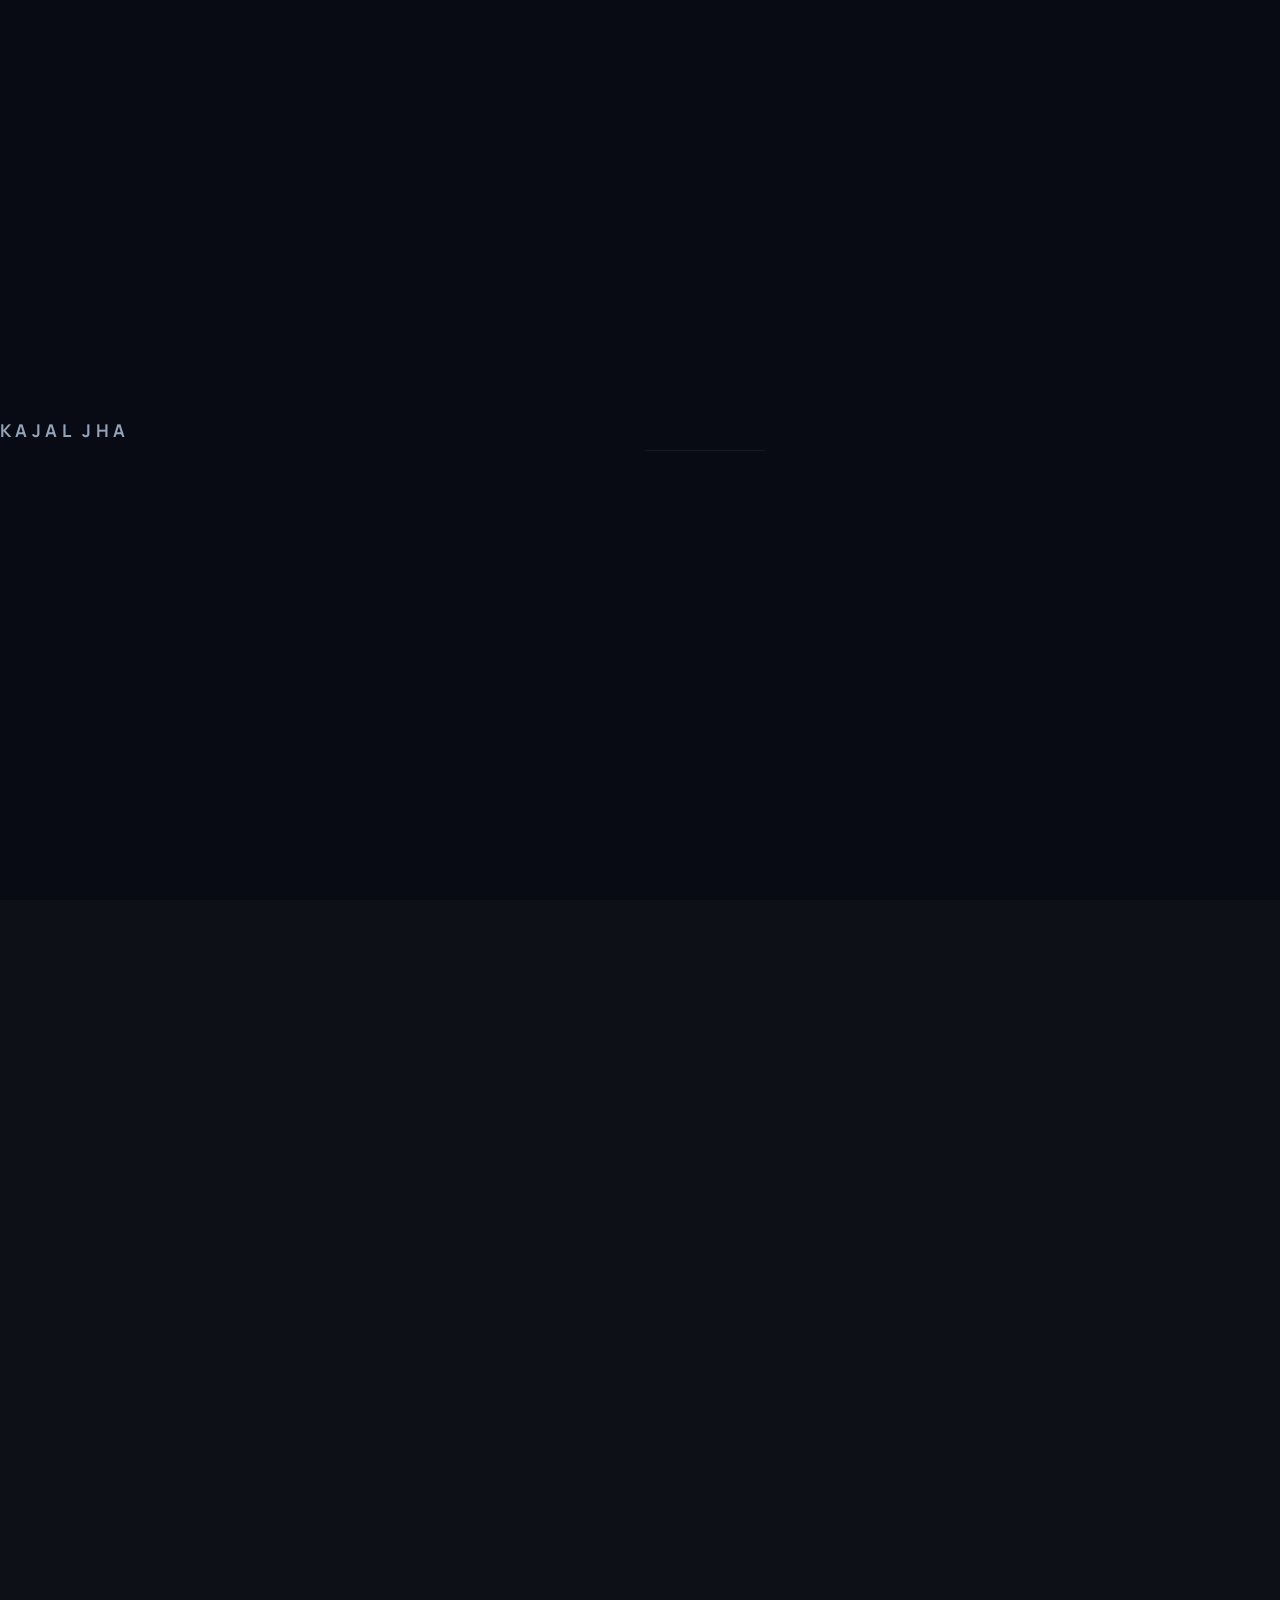
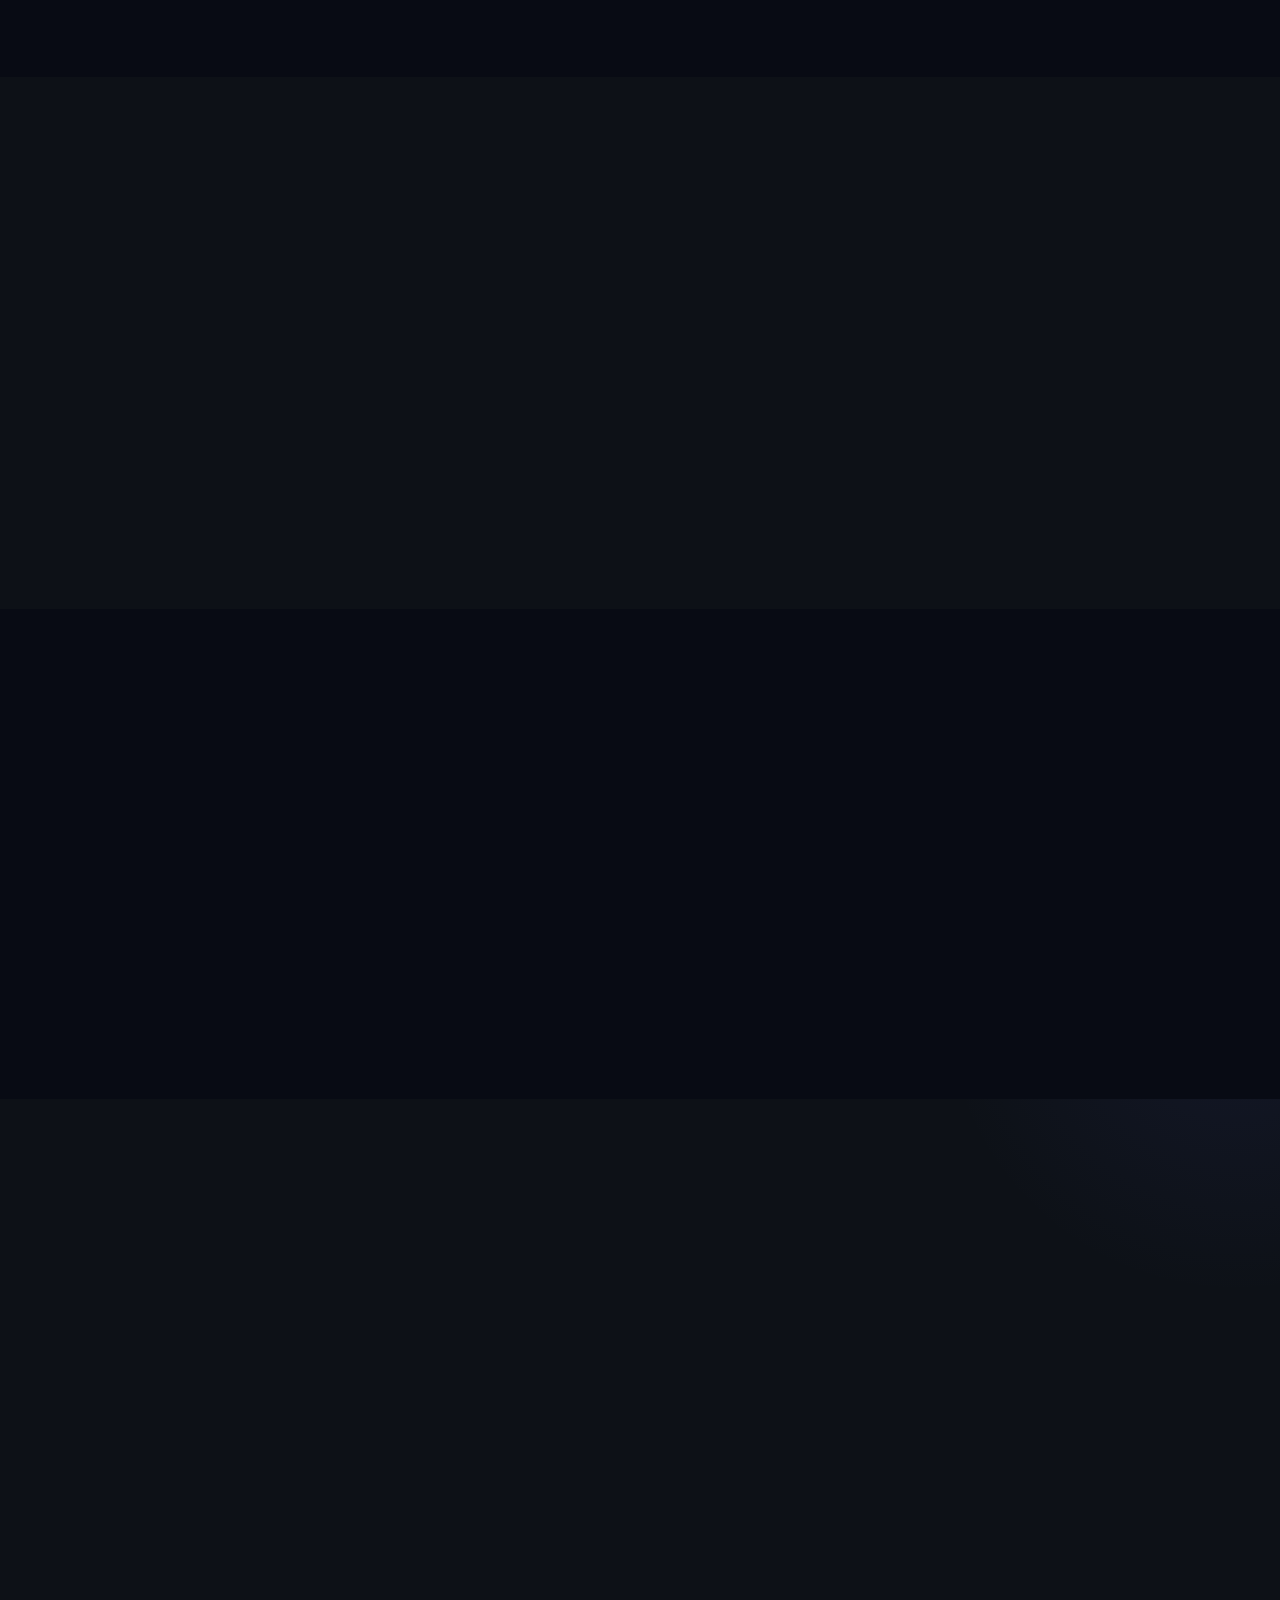
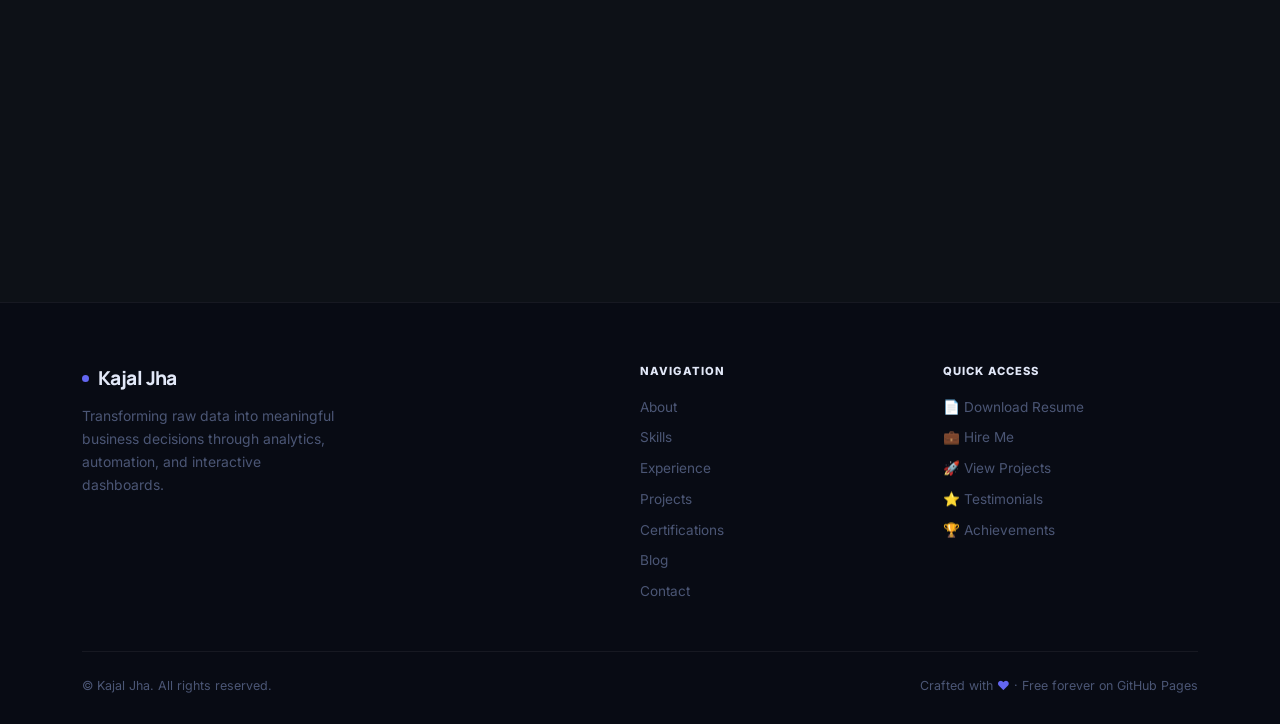
==== commit e820feac: "Add files via upload" ====
--- a/index.html
+++ b/index.html
@@ -140,8 +140,6 @@
         <p class="about-text" id="about-bio">Loading…</p>
         <div class="about-callout"><div class="callout-label">Mission</div><p class="callout-text" id="about-mission">Loading…</p></div>
         <div class="about-callout"><div class="callout-label">Vision</div><p class="callout-text" id="about-vision">Loading…</p></div>
-        <p style="font-size:.72rem;font-weight:800;color:var(--text-3);letter-spacing:.15em;text-transform:uppercase;margin-bottom:12px">Core Strengths</p>
-        <div class="strengths-list" id="strengths-list"></div>
       </div>
       <div class="reveal d2">
         <div class="stat-block" id="stat-block"></div>
@@ -151,6 +149,10 @@
         </div>
       </div>
     </div>
+    <div class="reveal" style="margin-top:56px">
+      <p style="font-size:.72rem;font-weight:800;color:var(--text-3);letter-spacing:.15em;text-transform:uppercase;margin-bottom:12px">Core Strengths</p>
+      <div class="strengths-list" id="strengths-list"></div>
+    </div>
   </div>
 </section>
 
@@ -236,7 +238,7 @@
     <div class="reveal" style="text-align:center;margin-bottom:44px">
       <div class="sec-label center">Download</div>
       <h2 class="sec-heading">Tailored <span class="hl">Resumes</span></h2>
-      <p class="sec-sub" style="margin:14px auto 0">Role-specific CVs. Add PDF files to the <code>/resume/</code> folder.</p>
+      <p class="sec-sub" style="margin:14px auto 0">Download a copy of my resume, tailored for Data Analyst roles.</p>
     </div>
     <div class="resume-grid" id="resume-grid"></div>
   </div>
@@ -376,6 +378,6 @@
 </footer>
 
 <button class="btt" id="btt" aria-label="Back to top">↑</button>
-<script src="main.js"></script>
+<script src="js/main.js"></script>
 </body>
 </html>
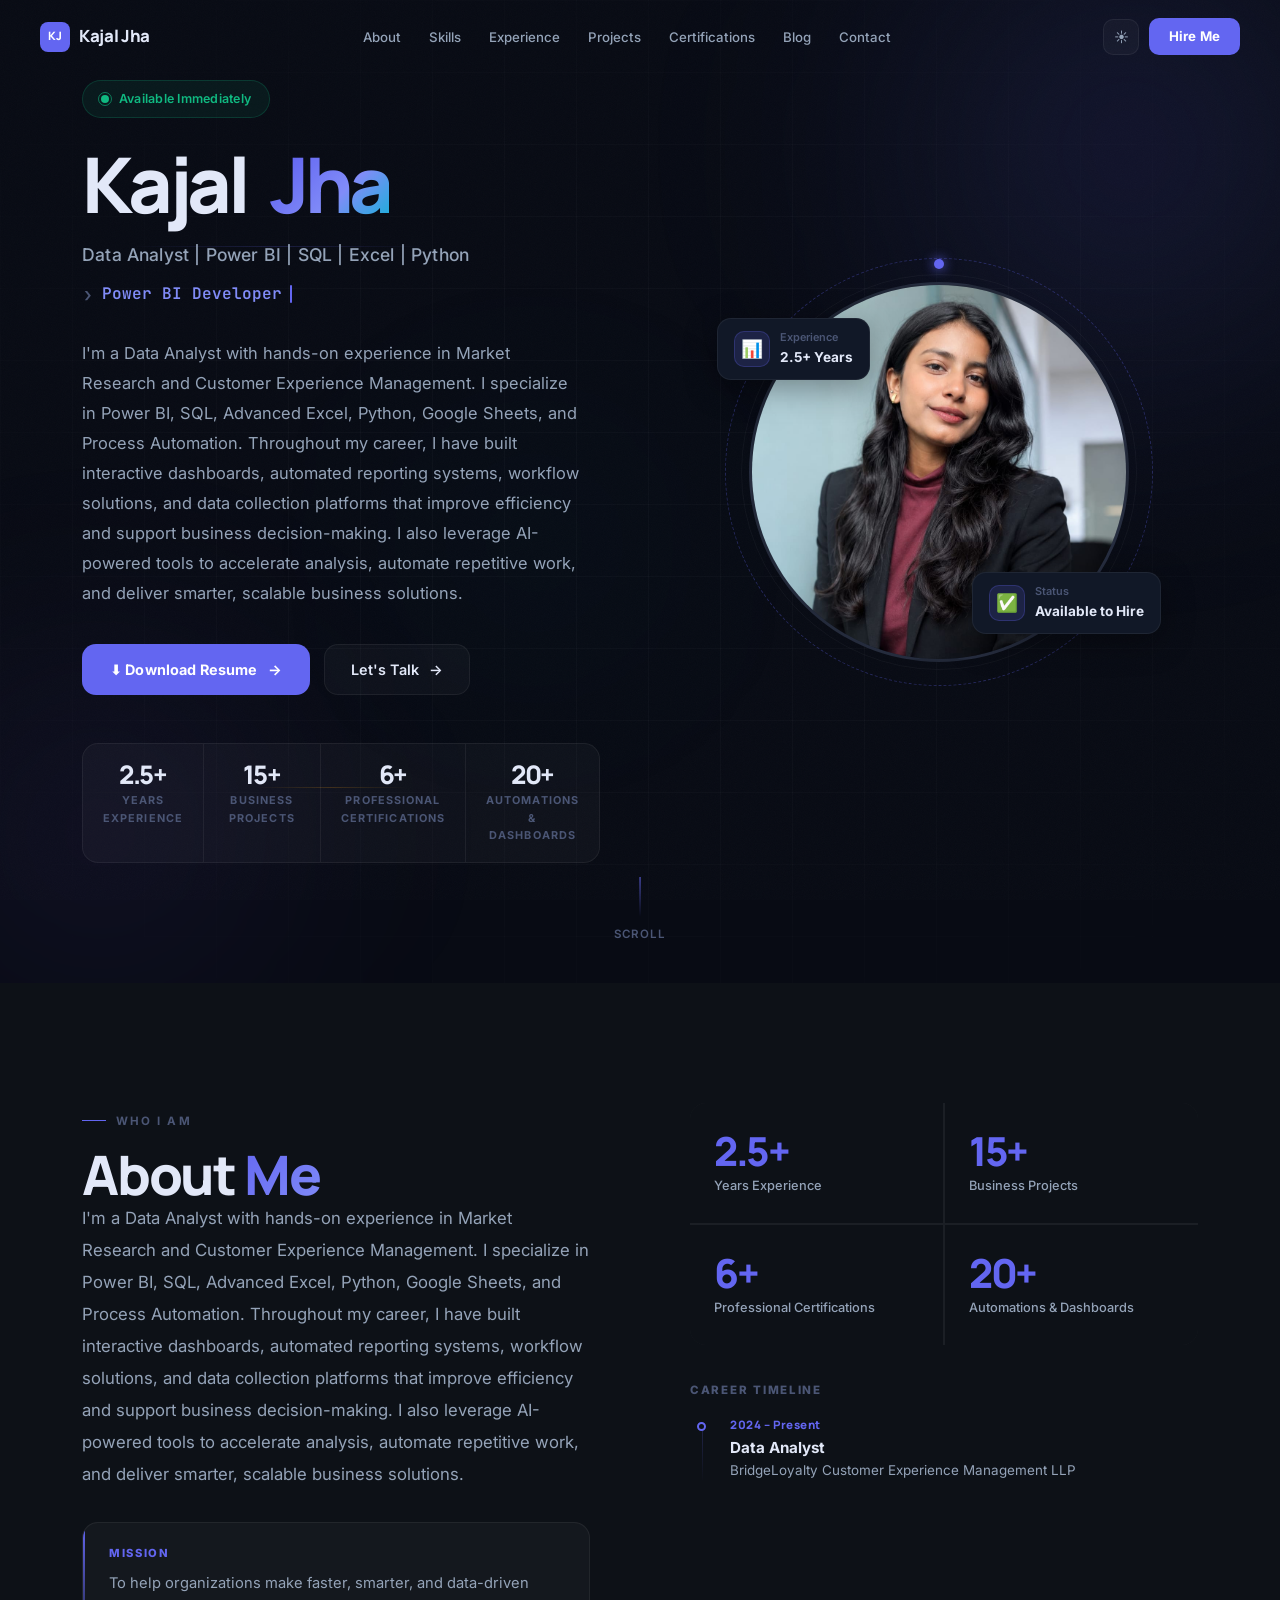
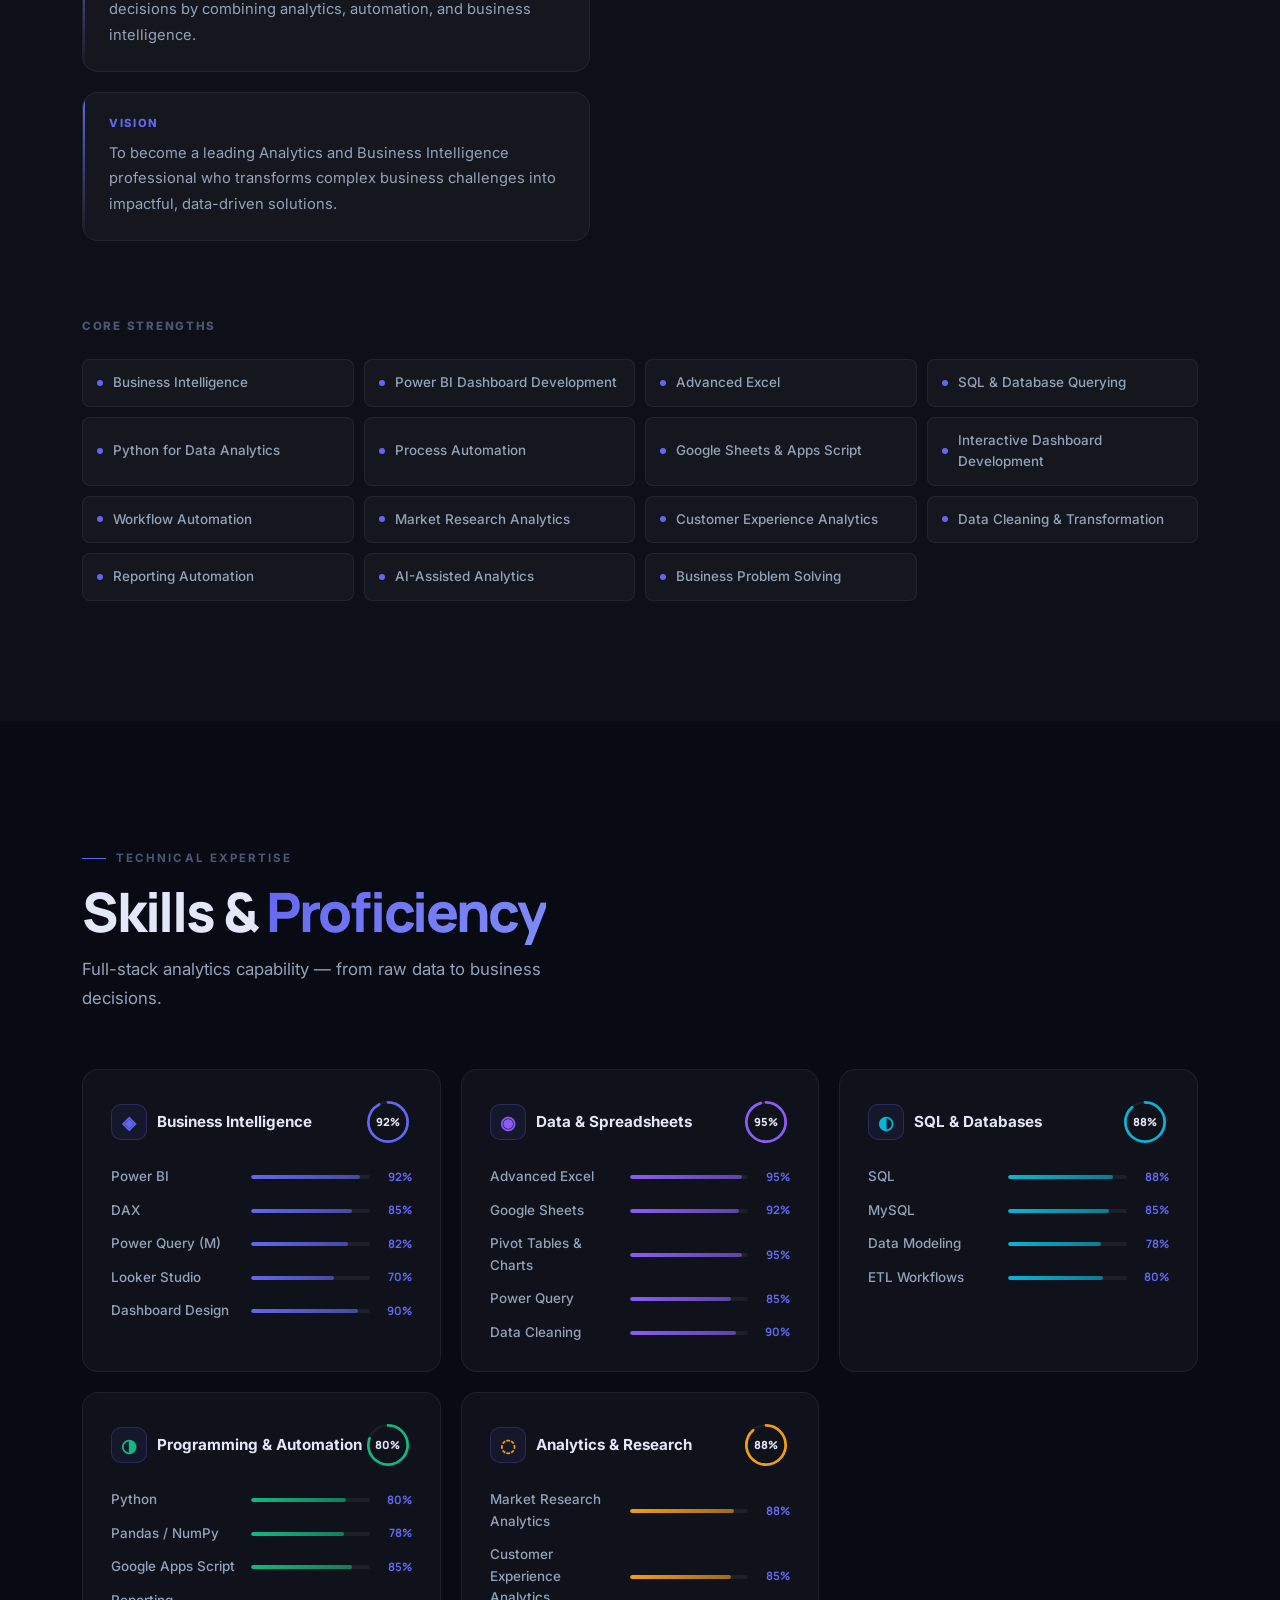
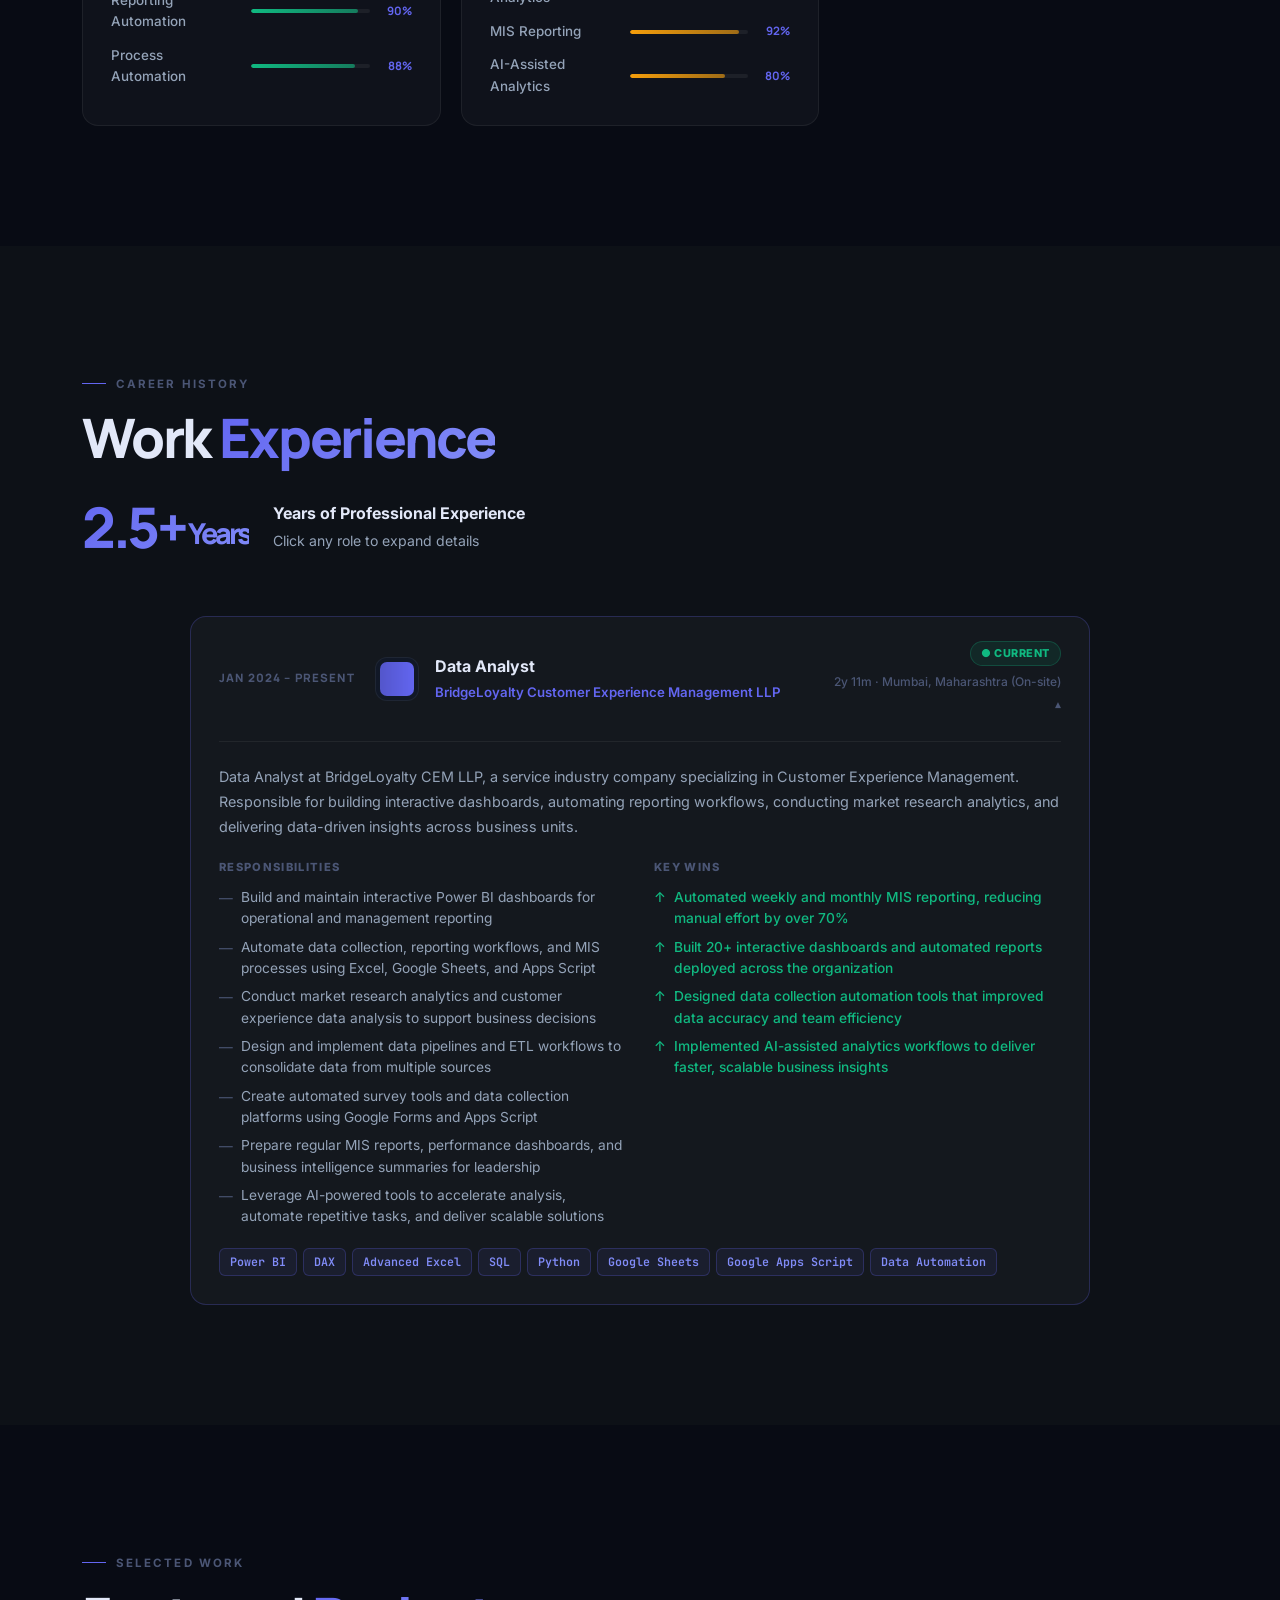
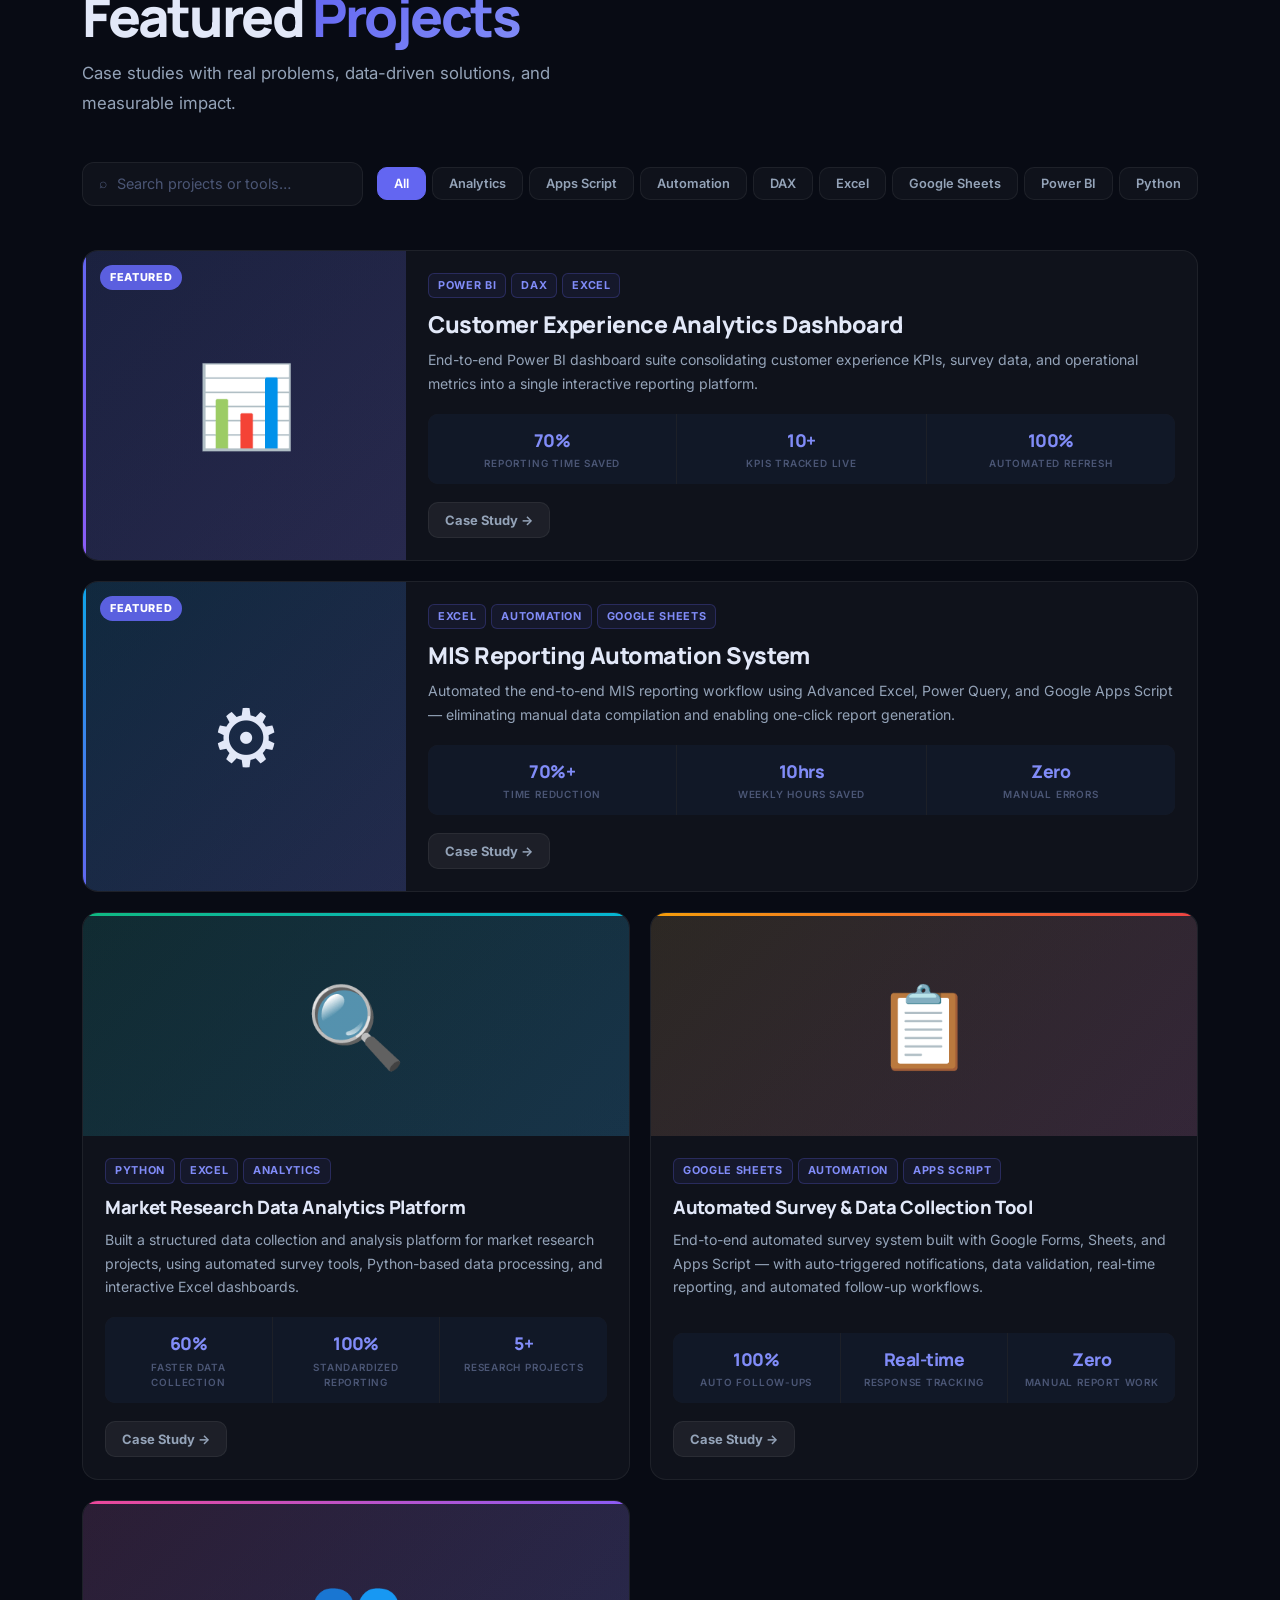
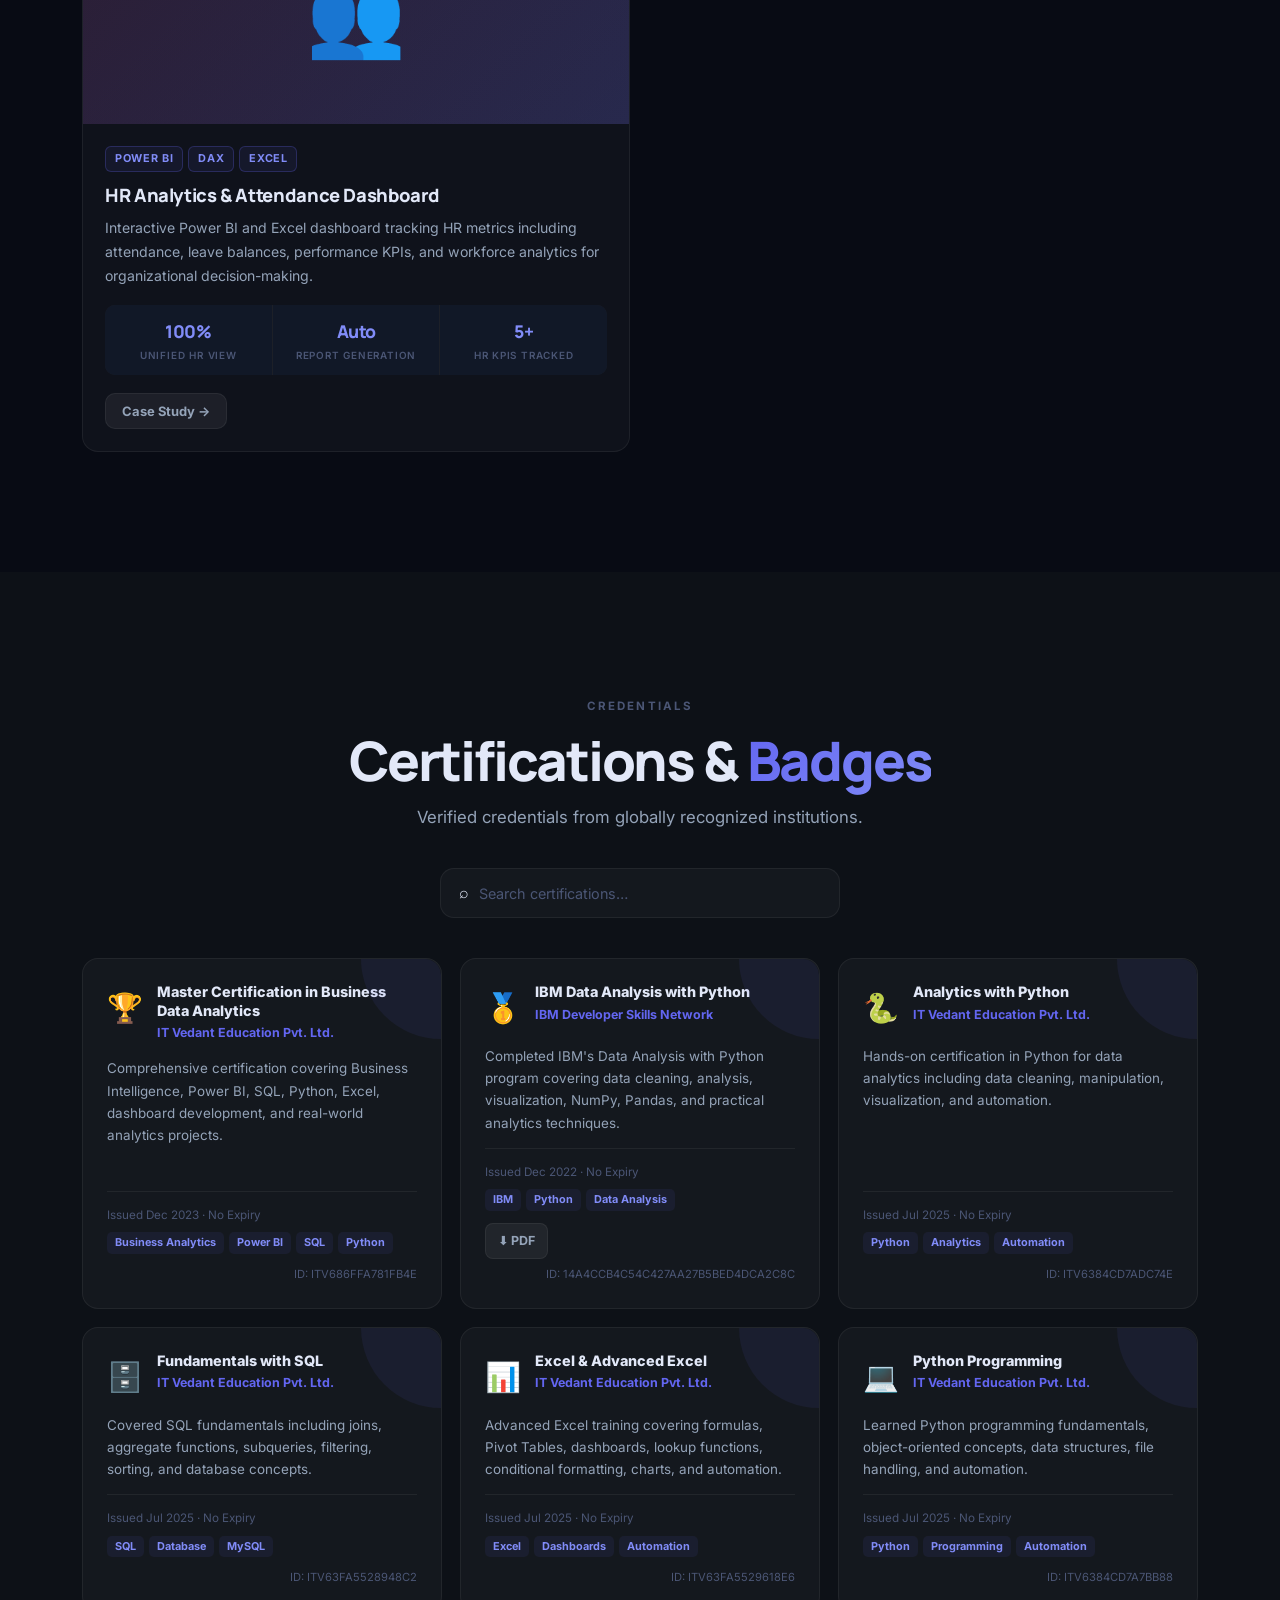
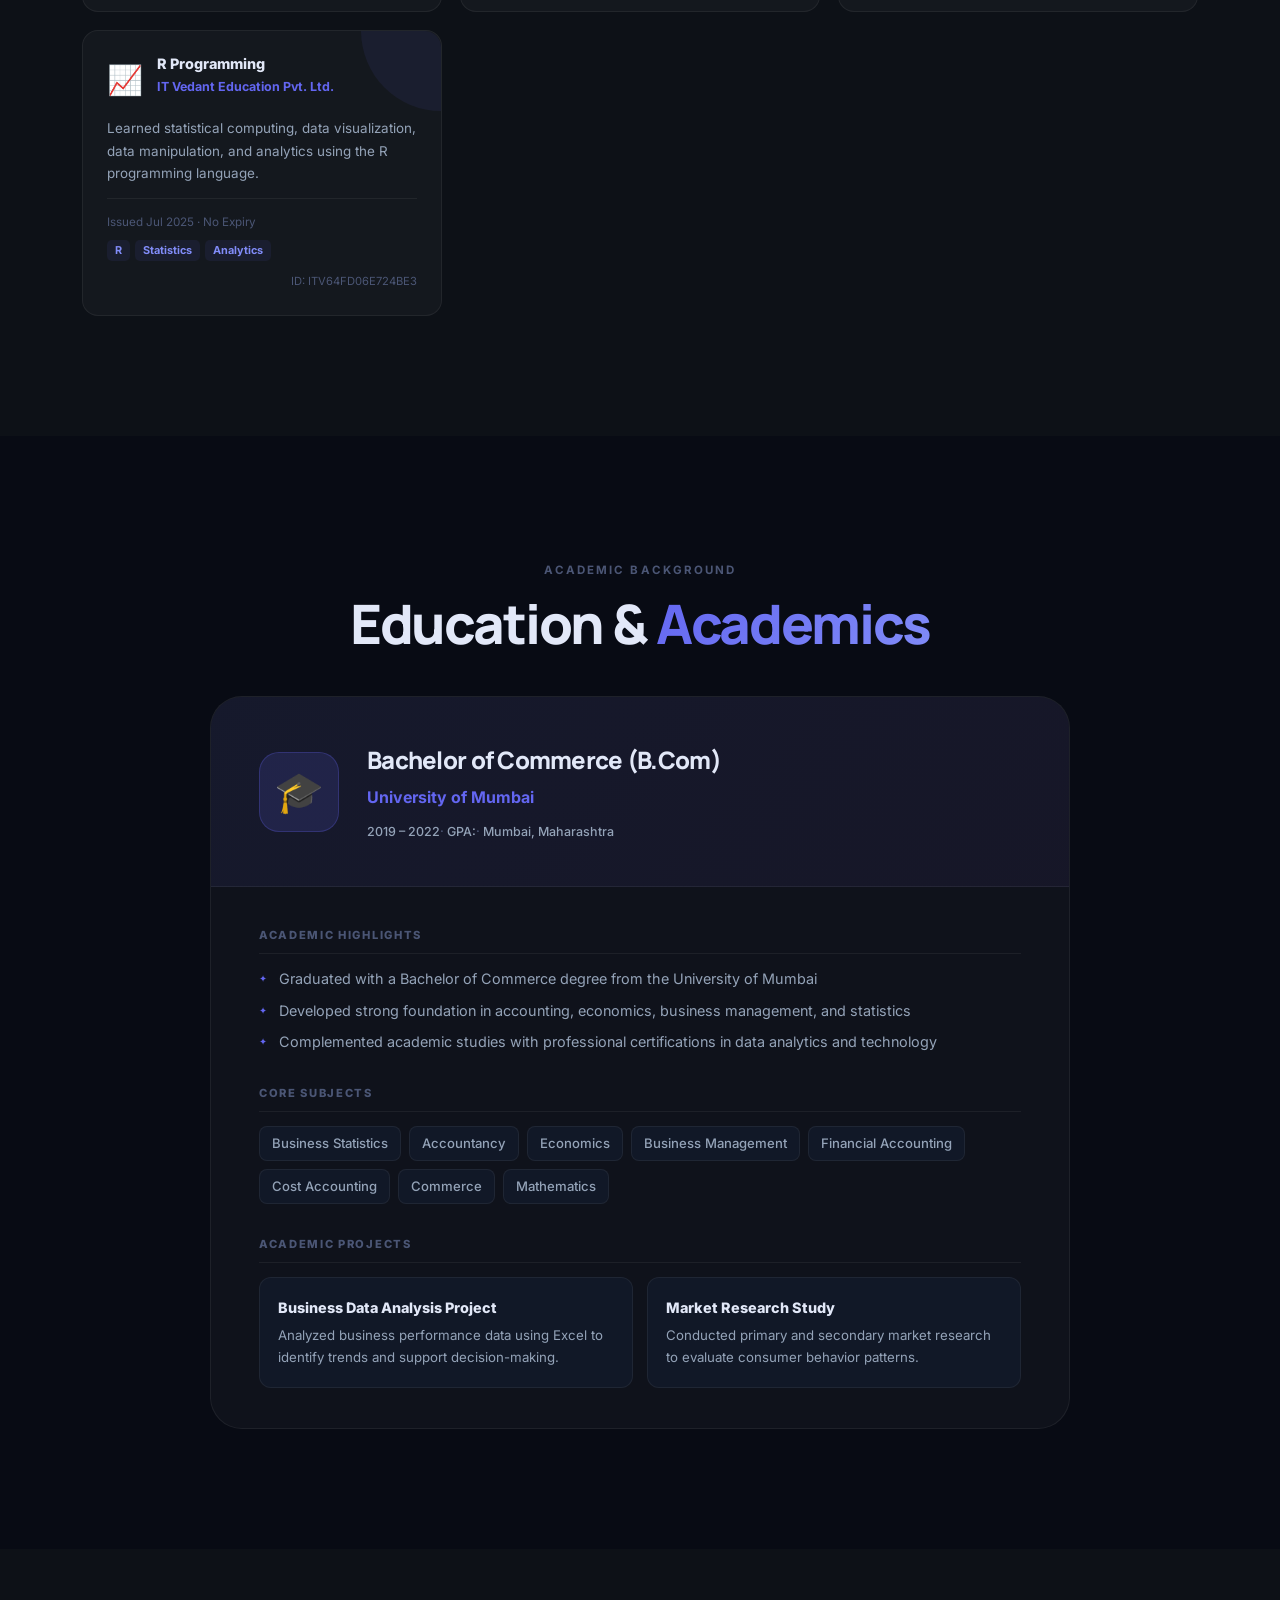
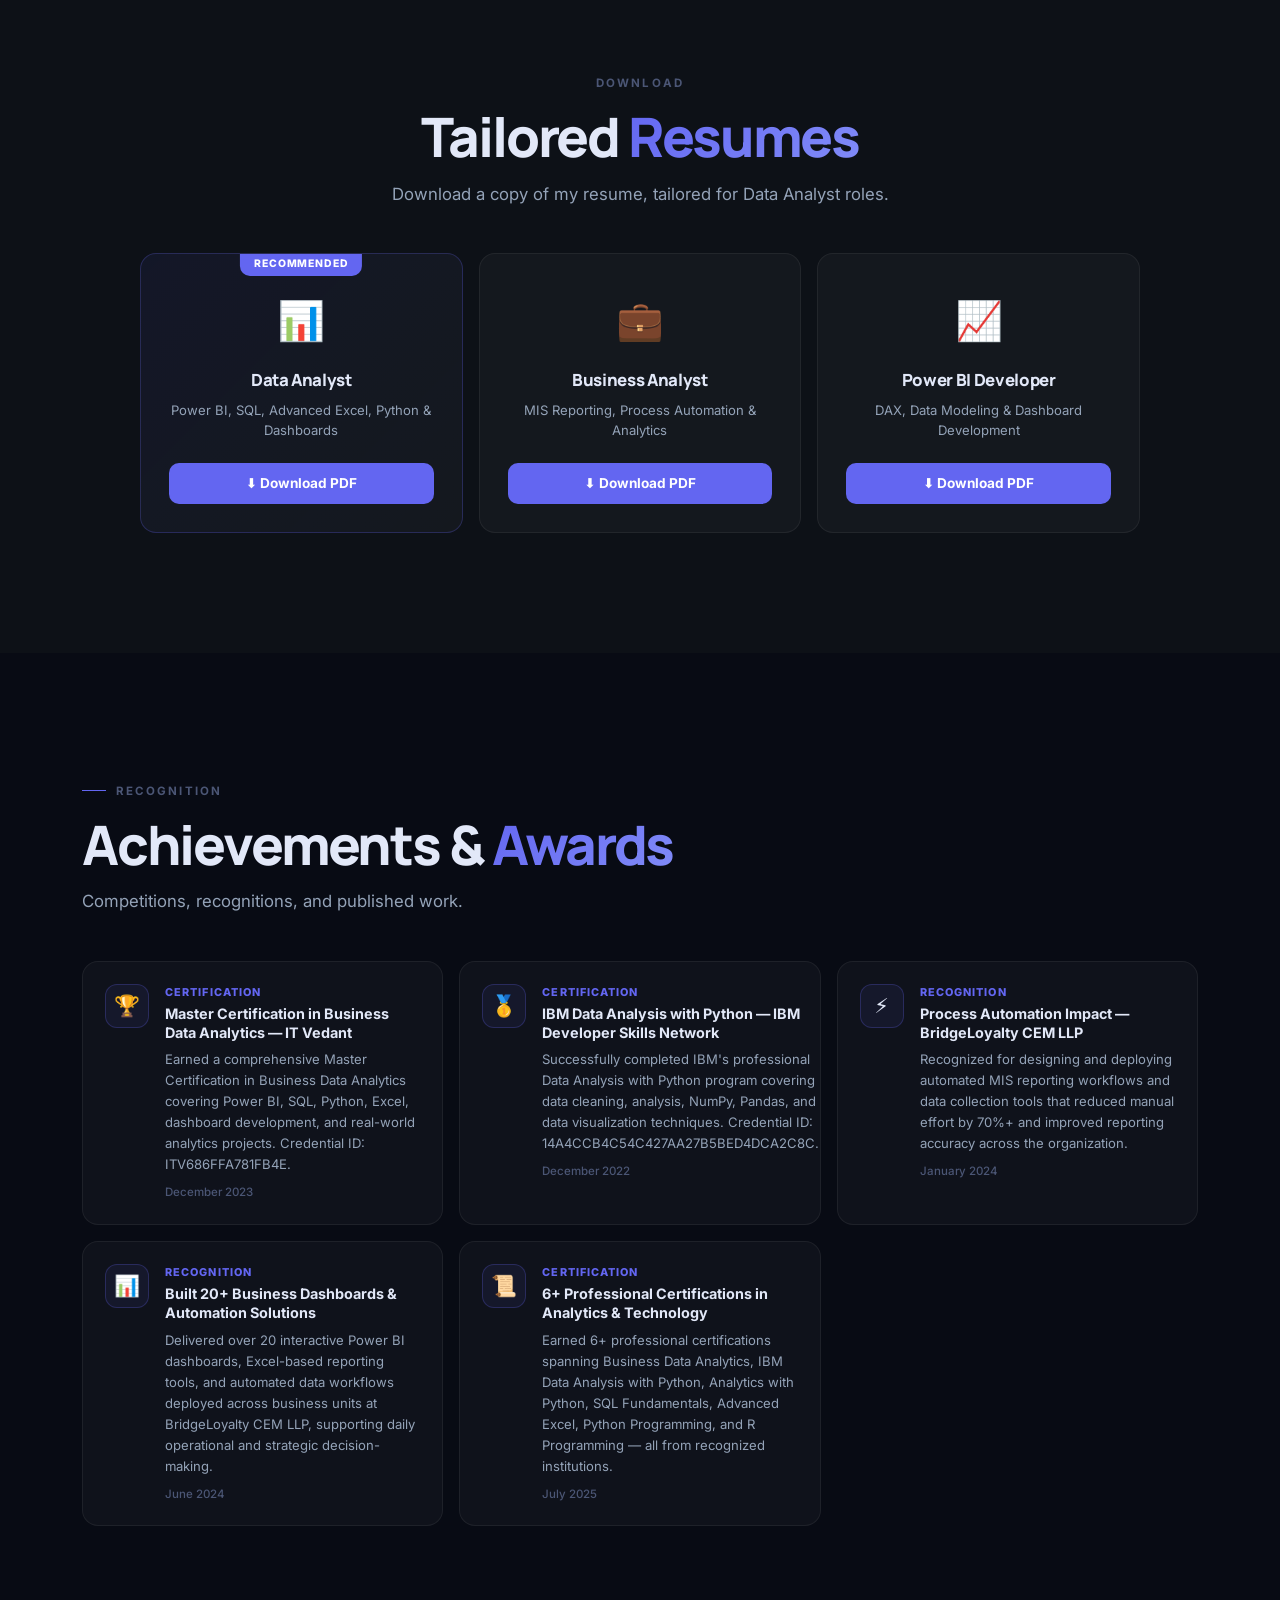
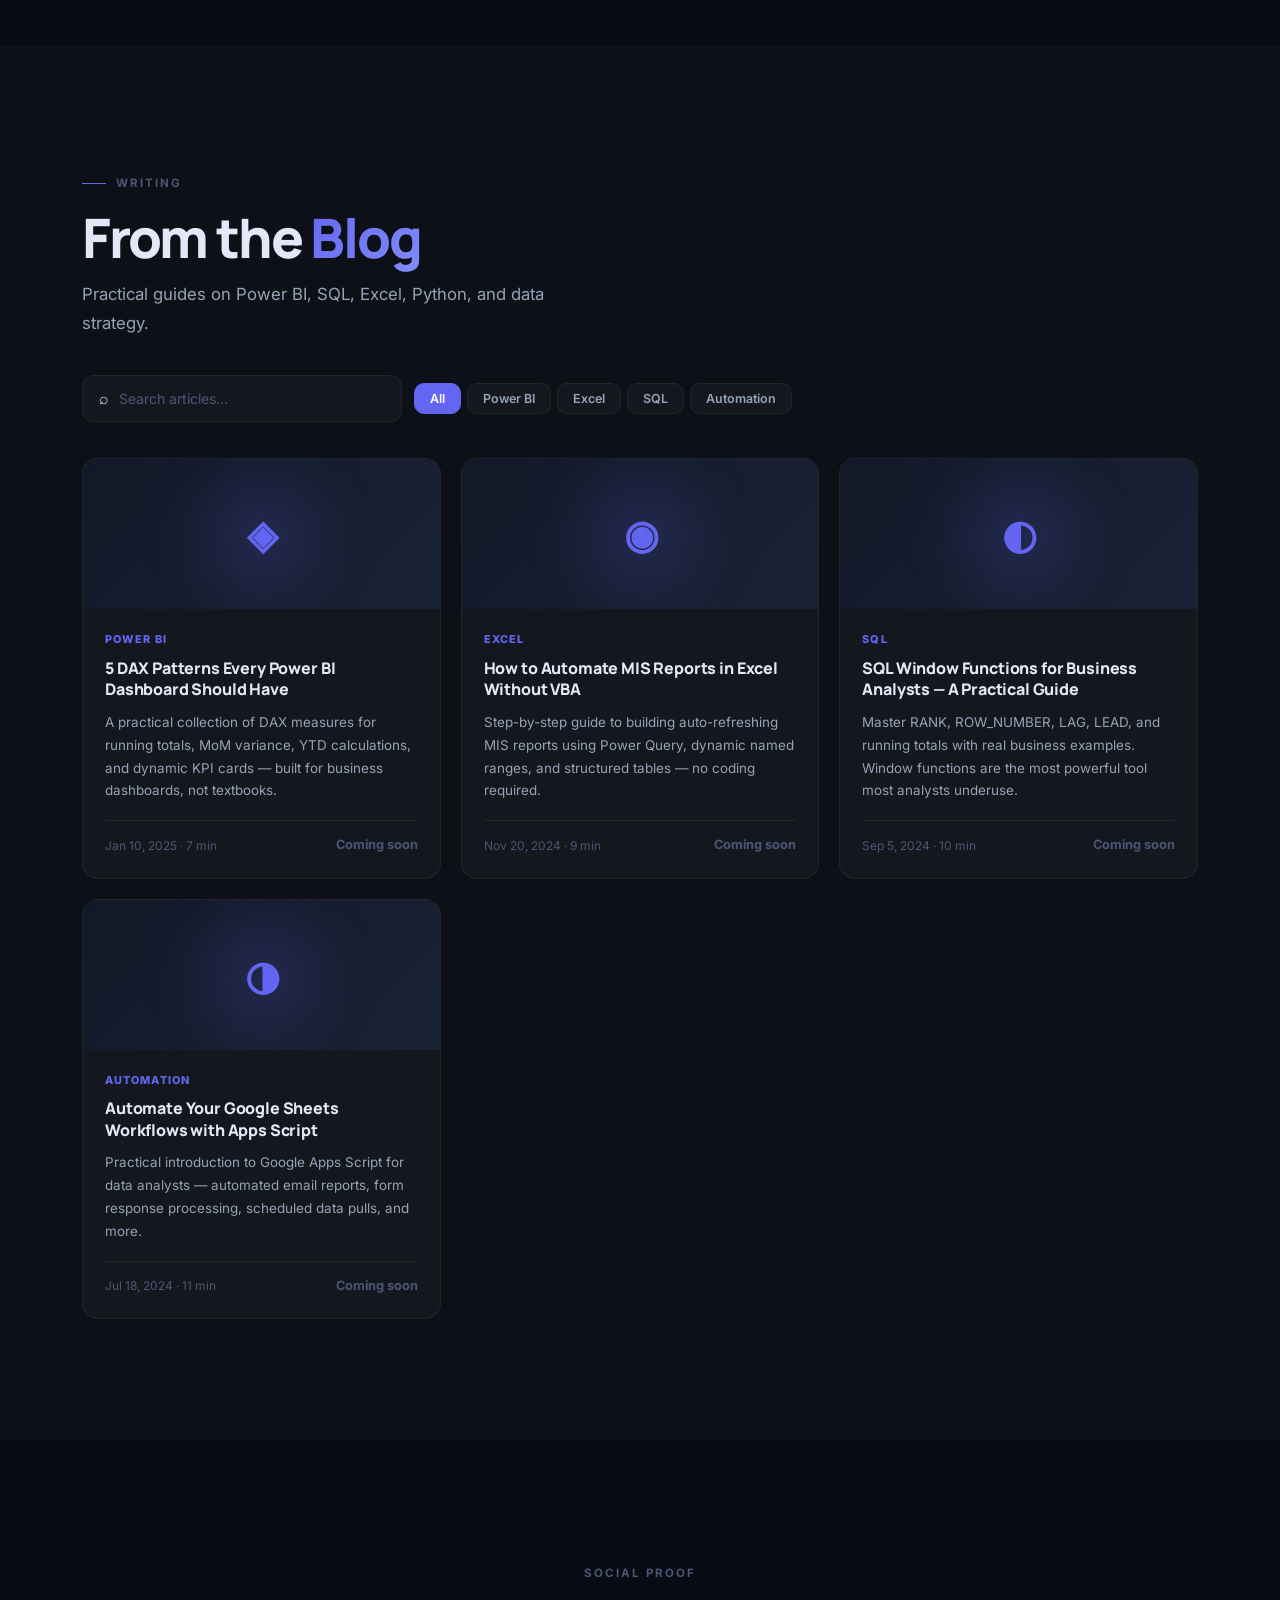
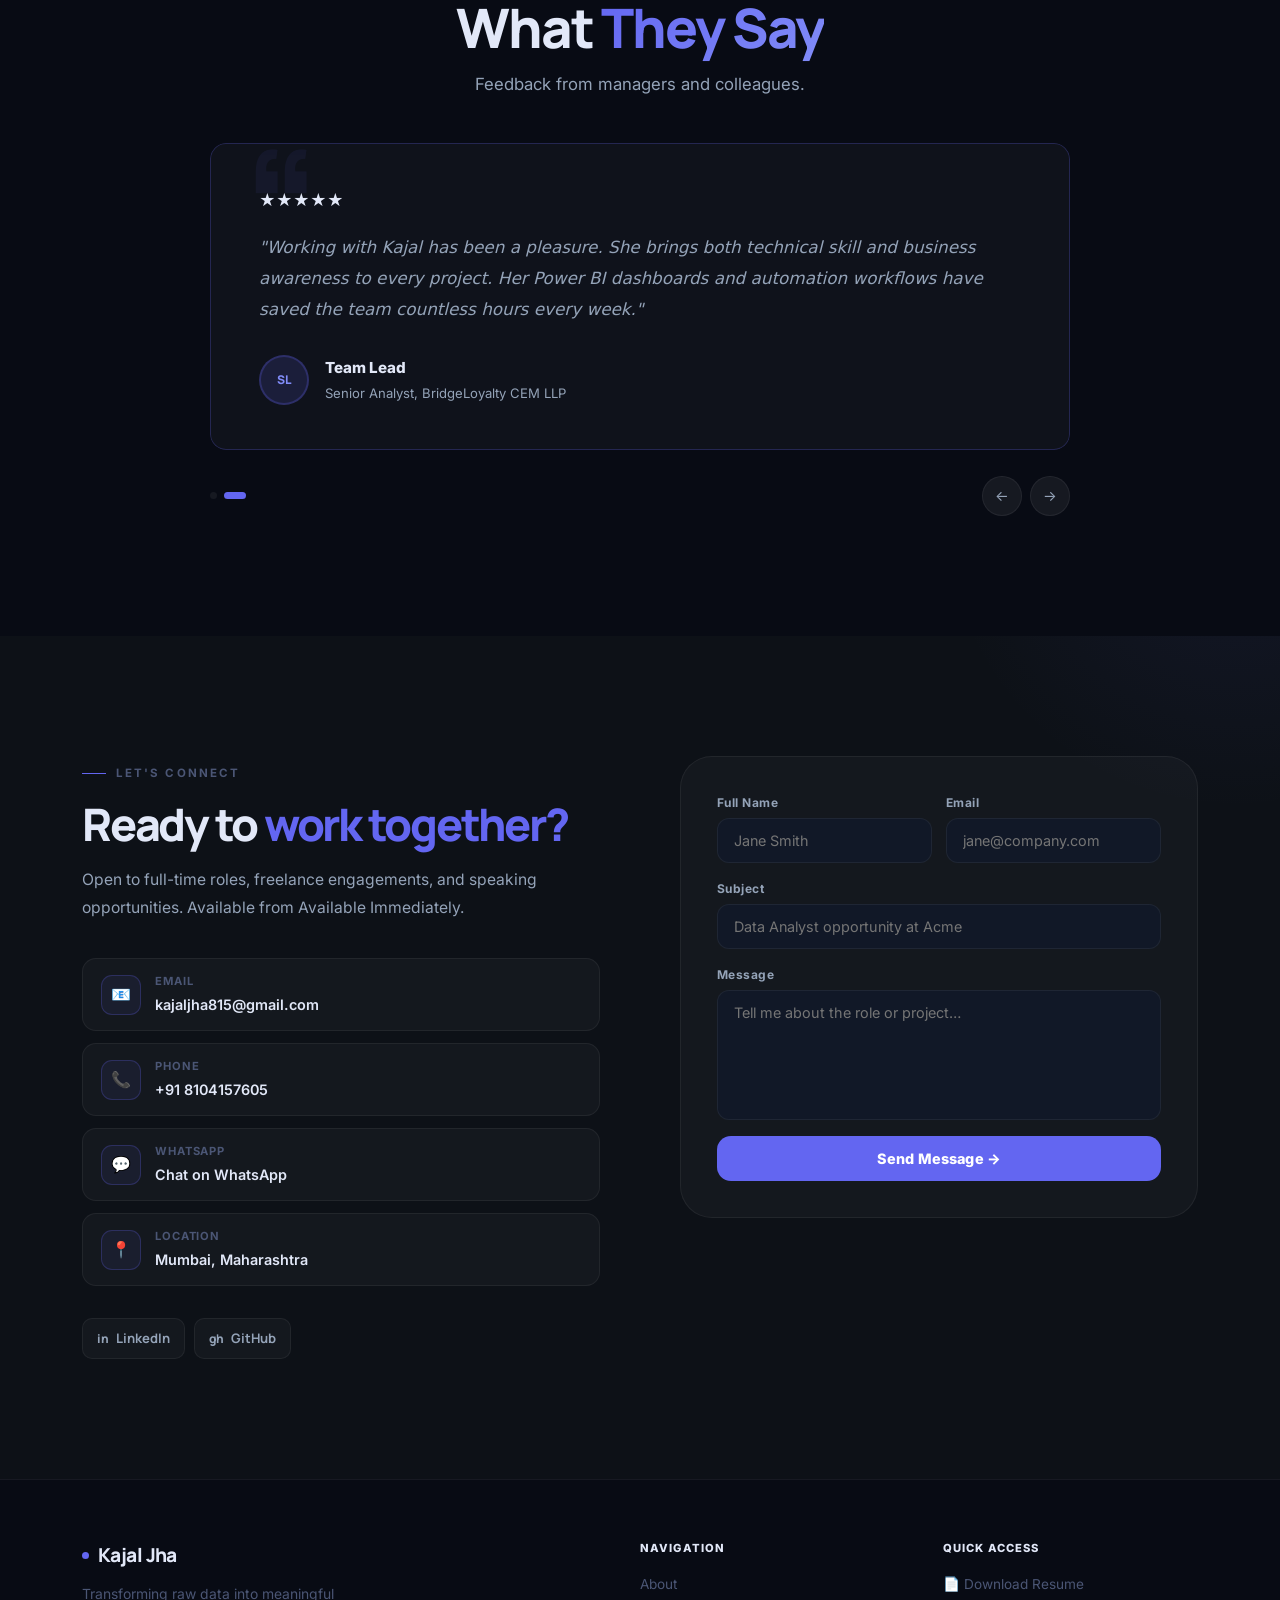
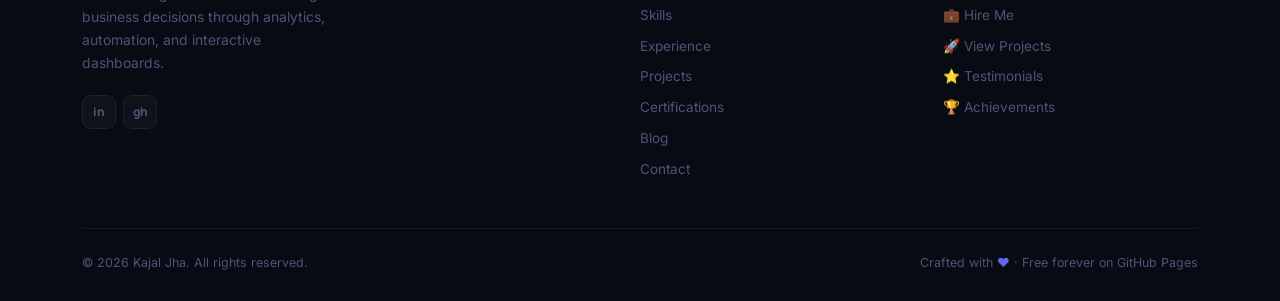
==== commit 3b45186d: "Add files via upload" ====
--- a/index.html
+++ b/index.html
@@ -378,6 +378,6 @@
 </footer>
 
 <button class="btt" id="btt" aria-label="Back to top">↑</button>
-<script src="js/main.js"></script>
+<script src="main.js"></script>
 </body>
 </html>
--- a/css/style.css
+++ b/css/style.css
@@ -196,7 +196,7 @@
 .about-callout::before{content:'';position:absolute;left:0;top:0;bottom:0;width:2px;background:linear-gradient(var(--accent),transparent)}
 .callout-label{font-size:.7rem;font-weight:800;letter-spacing:.15em;text-transform:uppercase;color:var(--accent);margin-bottom:8px}
 .callout-text{font-size:.92rem;color:var(--text-2);line-height:1.75}
-.strengths-list{display:grid;grid-template-columns:1fr 1fr;gap:10px;margin-top:24px}
+.strengths-list{display:grid;grid-template-columns:repeat(4,1fr);gap:10px;margin-top:24px}
 .str-item{display:flex;align-items:center;gap:10px;padding:12px 14px;border-radius:var(--r-sm);background:var(--surface);border:1px solid var(--border);font-size:.84rem;font-weight:500;color:var(--text-2);transition:all var(--t-fast)}
 .str-item:hover{background:var(--surface-h);border-color:var(--border-a);color:var(--text)}
 .str-dot{width:6px;height:6px;border-radius:50%;background:var(--accent);flex-shrink:0}
@@ -545,7 +545,7 @@
   .edu-body{padding:28px 24px}
   .edu-proj-grid{grid-template-columns:1fr}
   .cf-row{grid-template-columns:1fr}
-  .strengths-list{grid-template-columns:1fr}
+  .strengths-list{grid-template-columns:1fr 1fr}
   .footer-grid{grid-template-columns:1fr;gap:24px}
   .footer-base{flex-direction:column;text-align:center}
   .hero-btns{flex-direction:column}
@@ -565,6 +565,7 @@
   .stat-block{grid-template-columns:1fr}
   .resume-grid{grid-template-columns:1fr 1fr}
   .proj-kpis{flex-wrap:wrap}
+  .strengths-list{grid-template-columns:1fr}
 }
 
 /* ── 27. Reduced Motion ── */
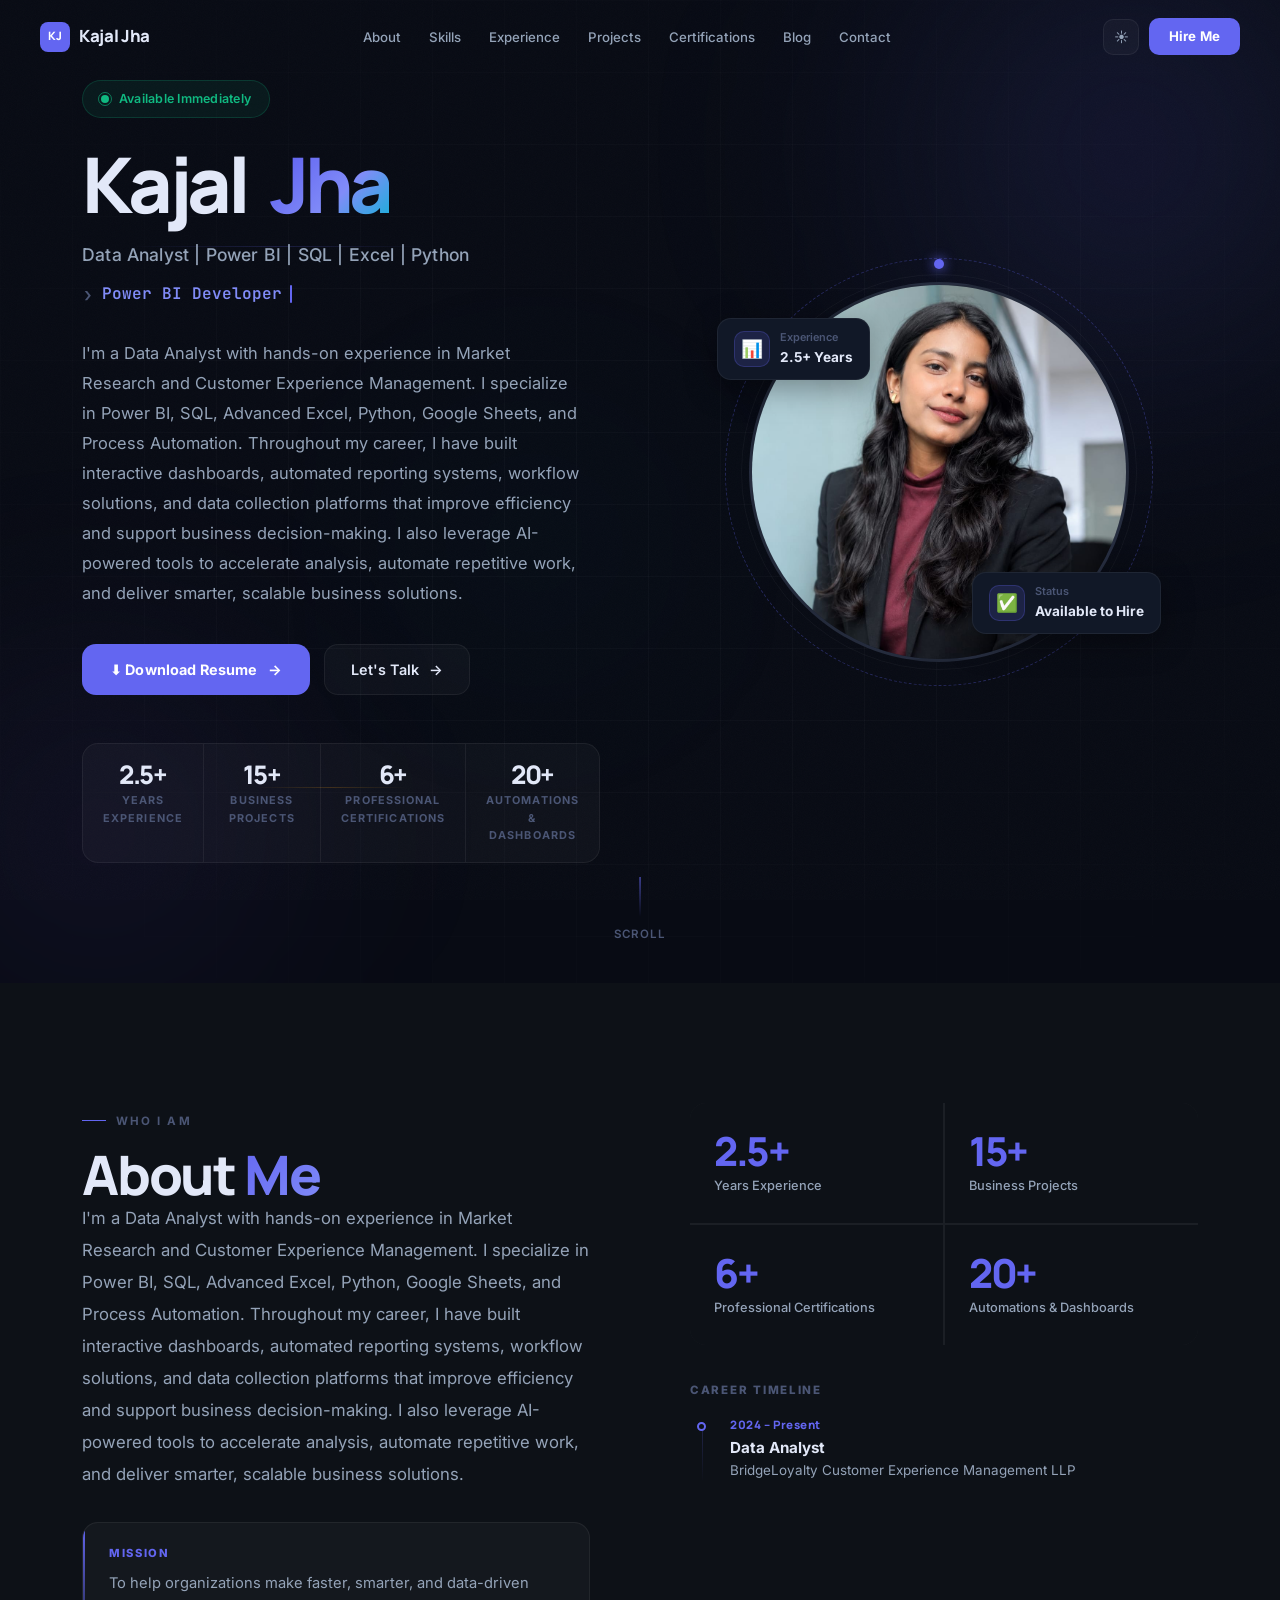
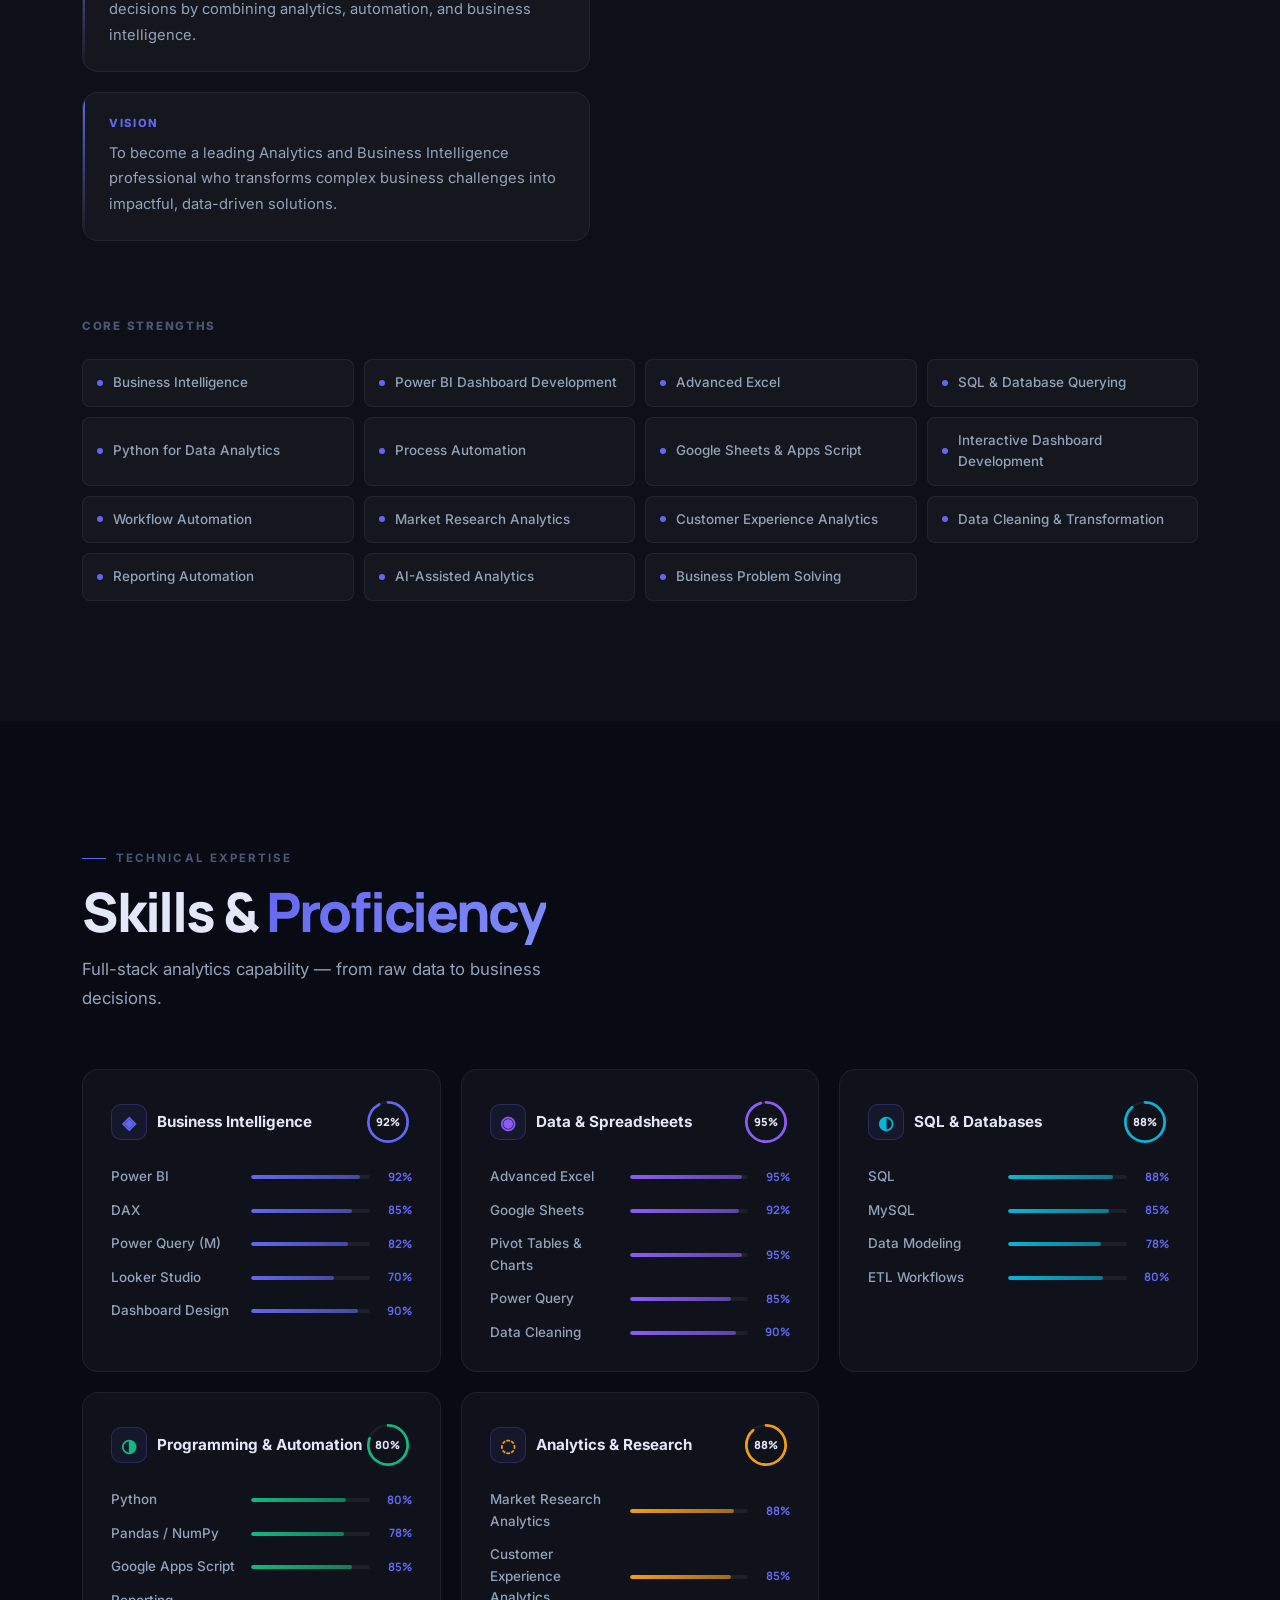
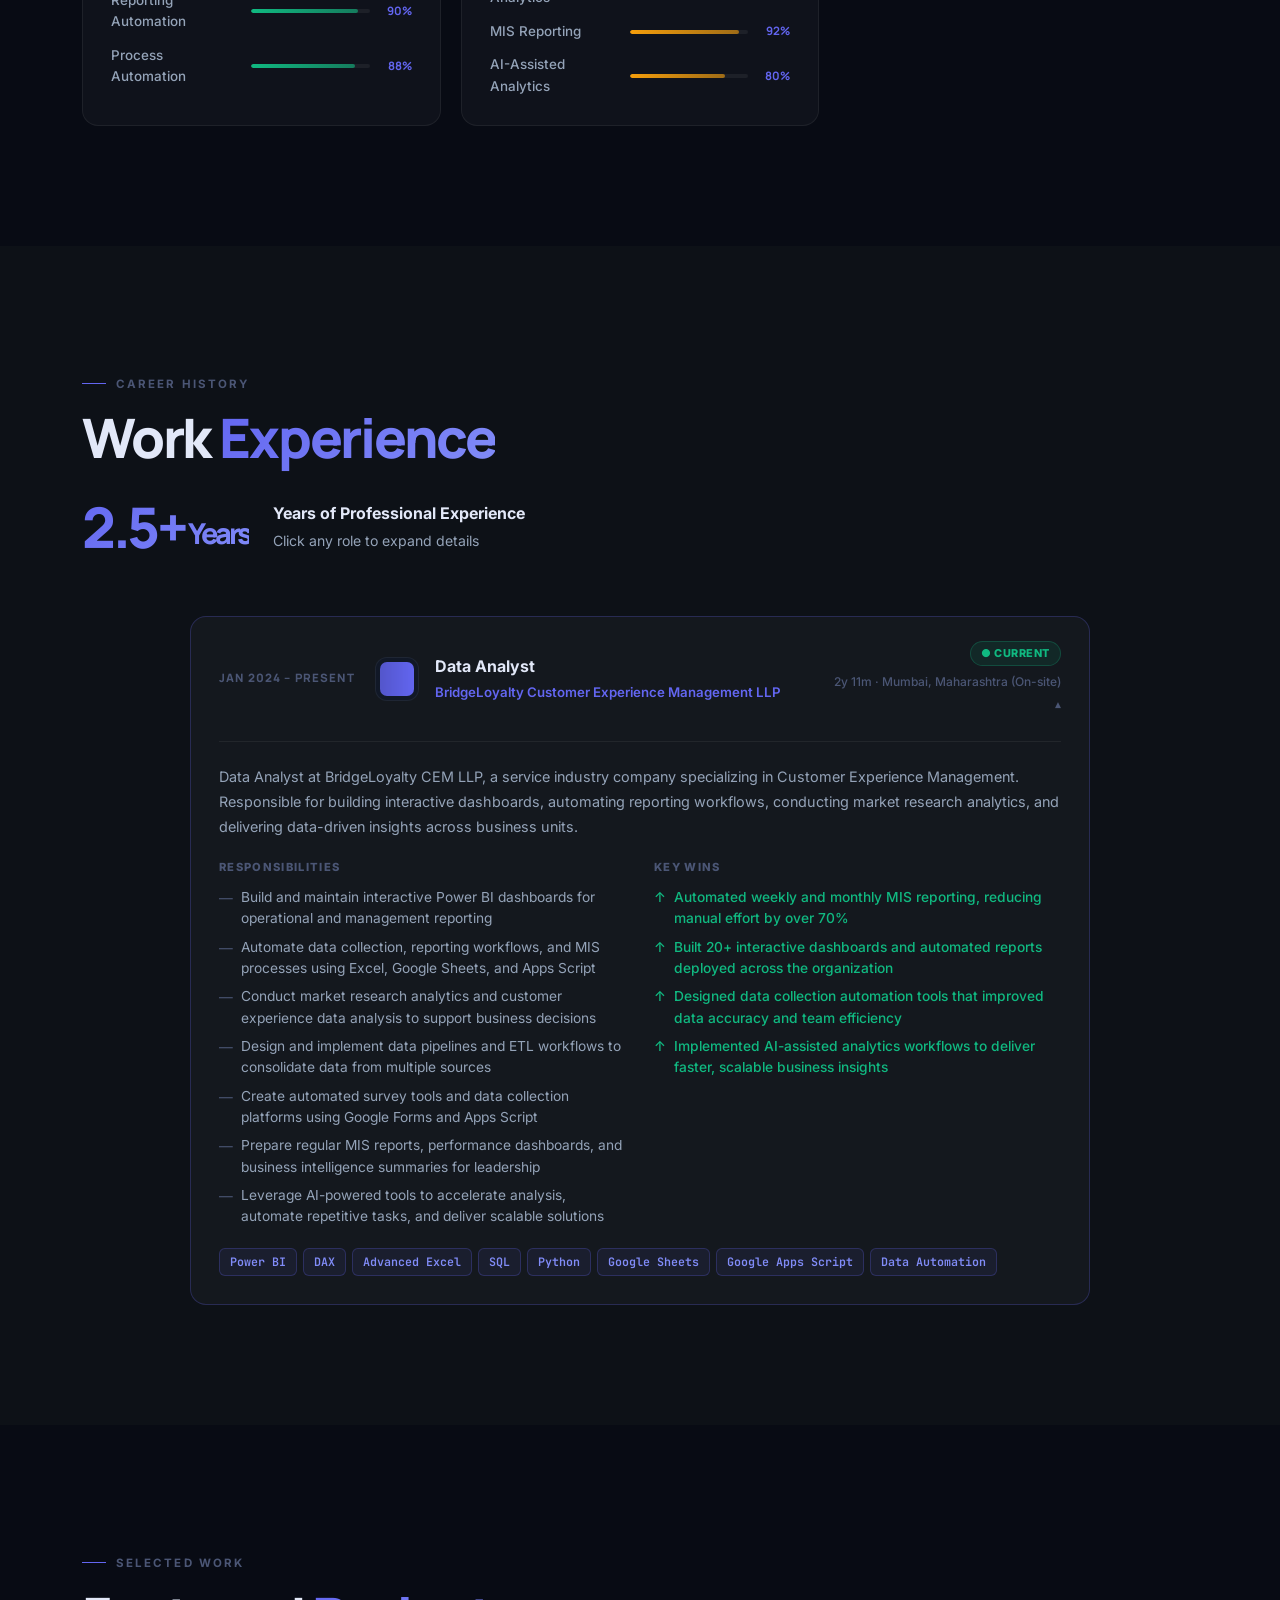
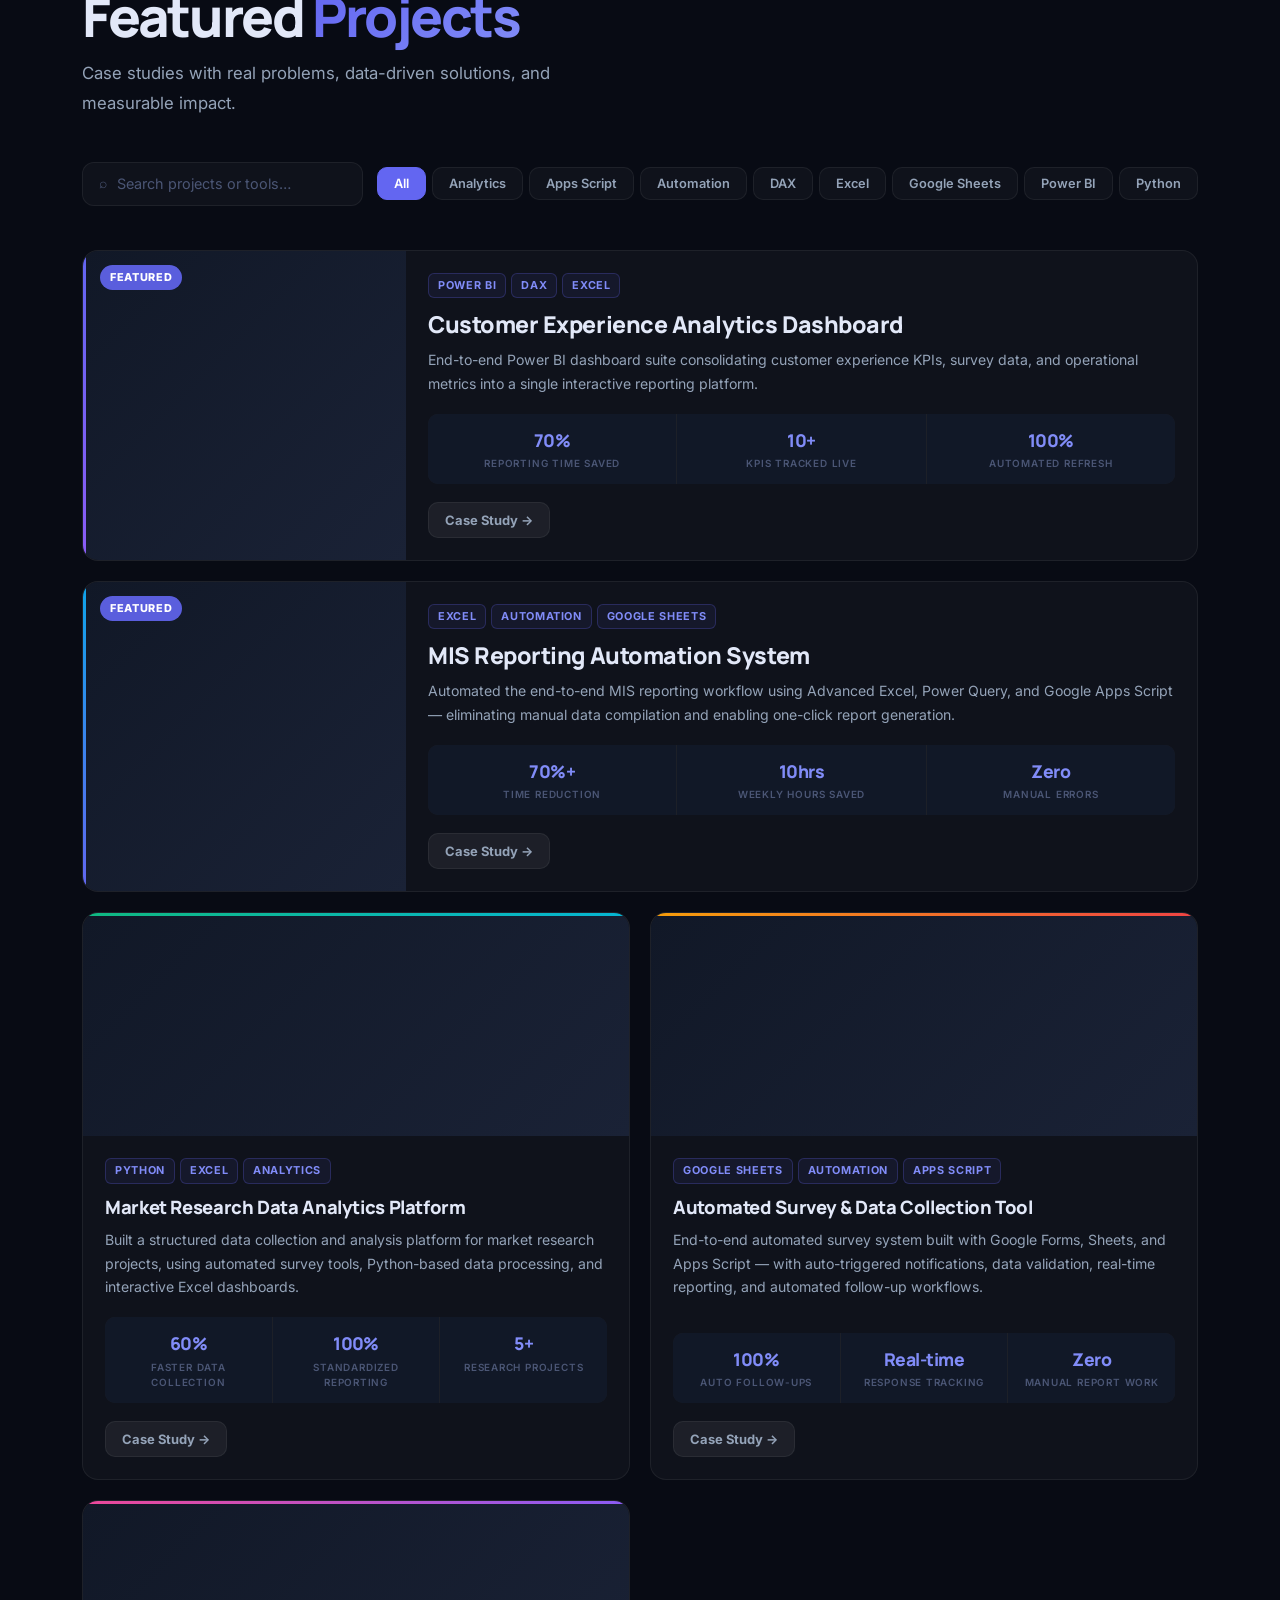
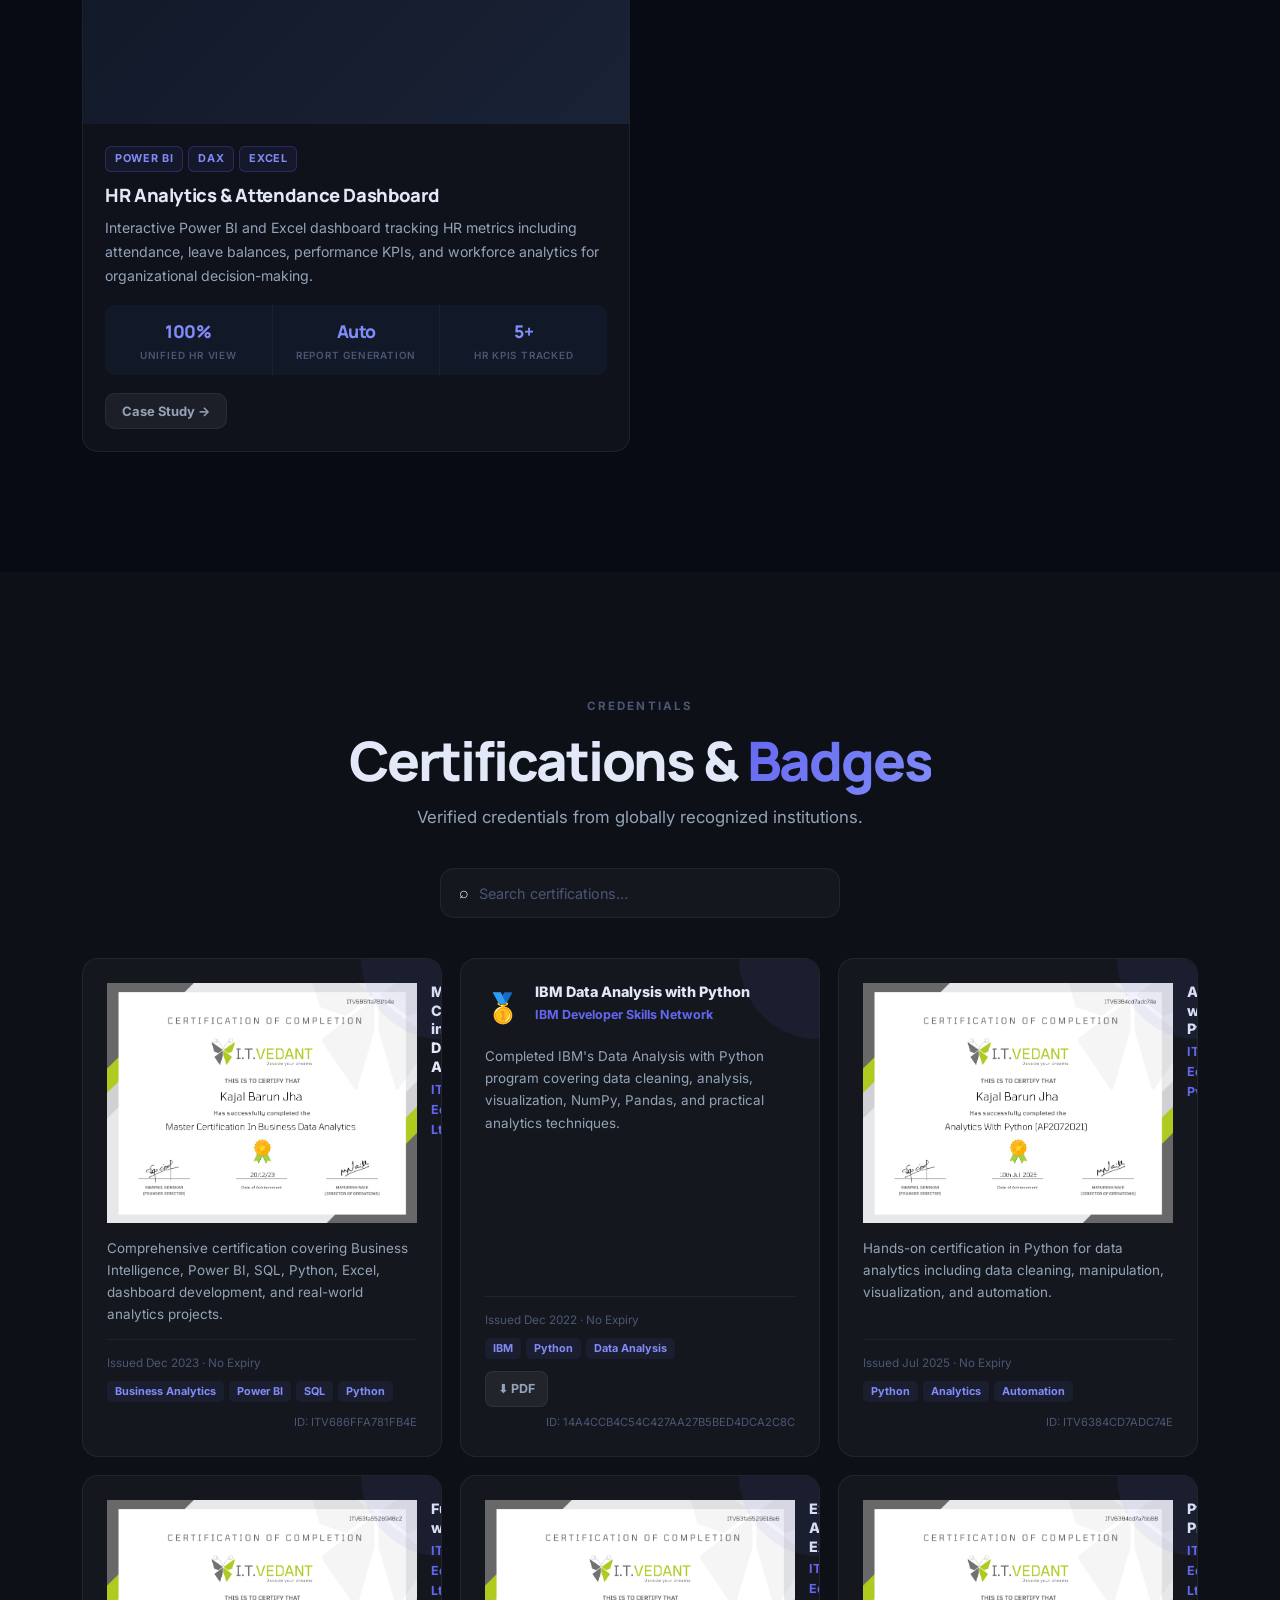
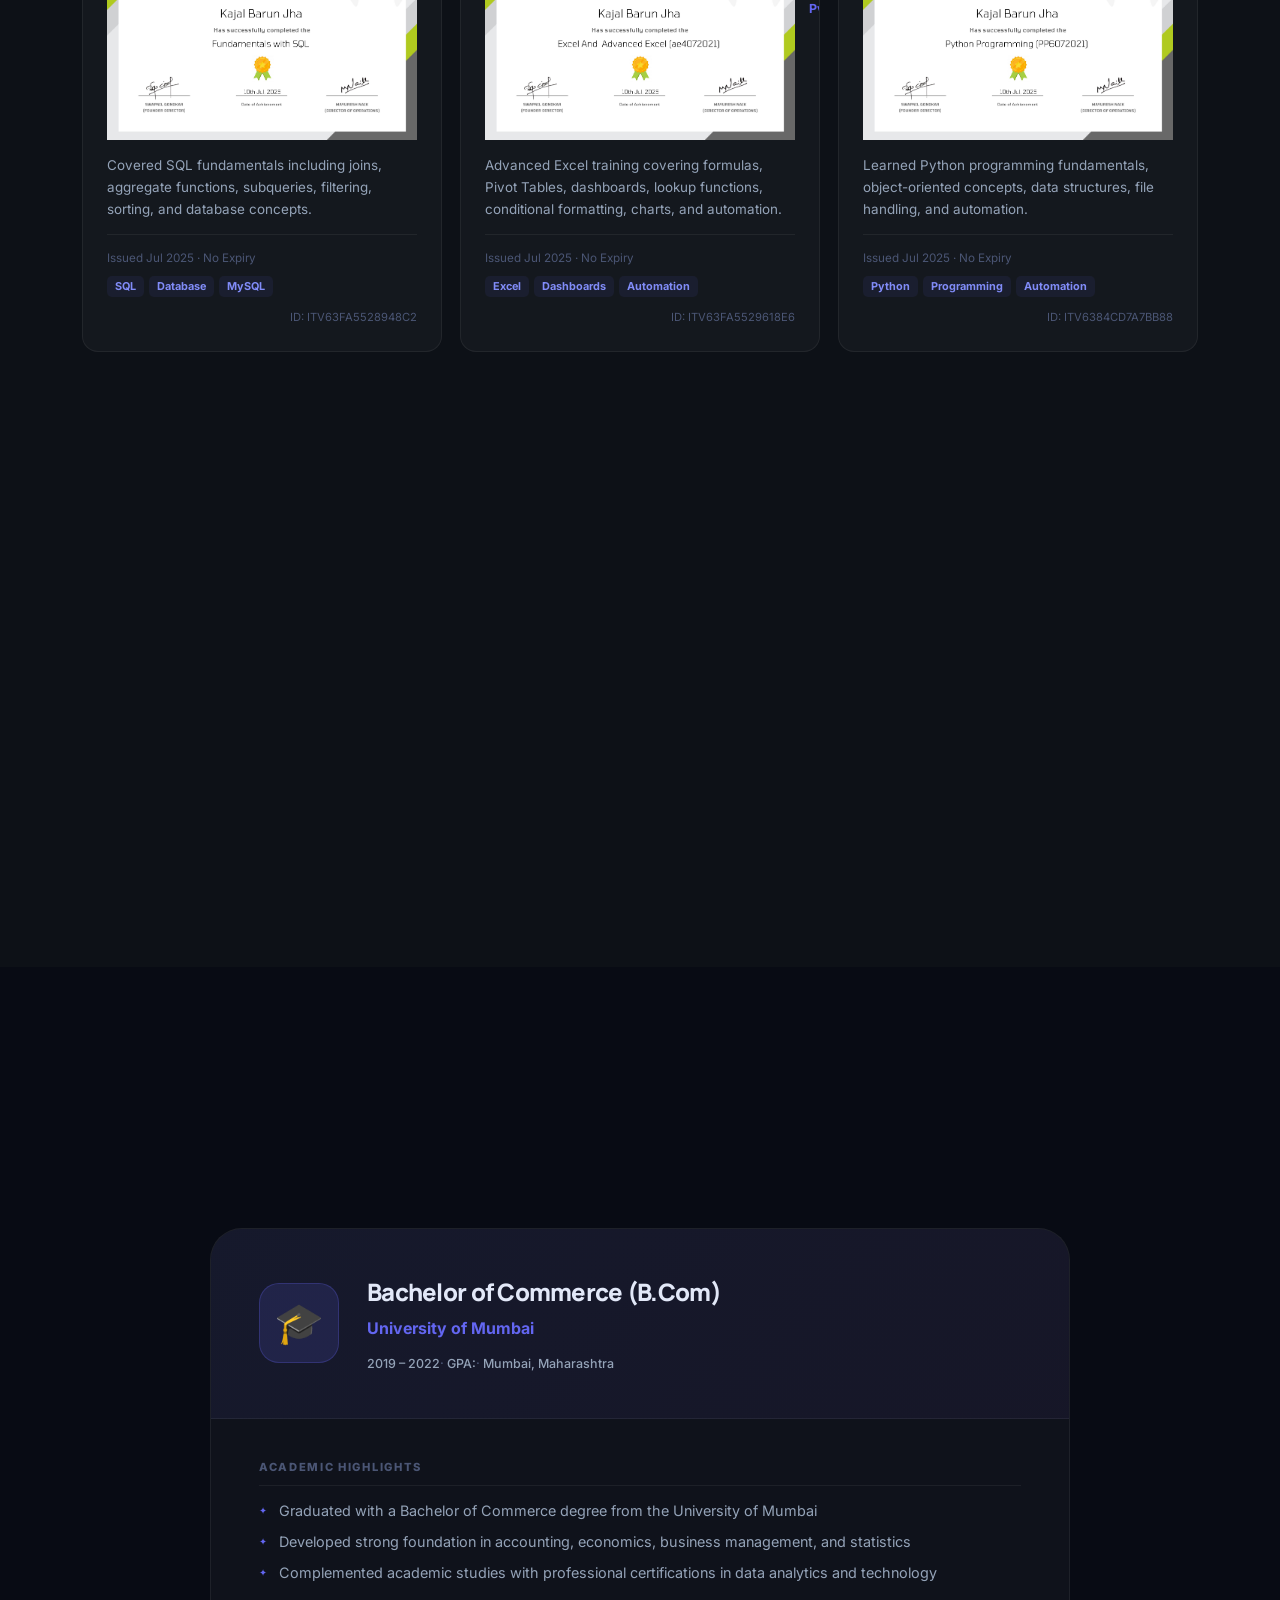
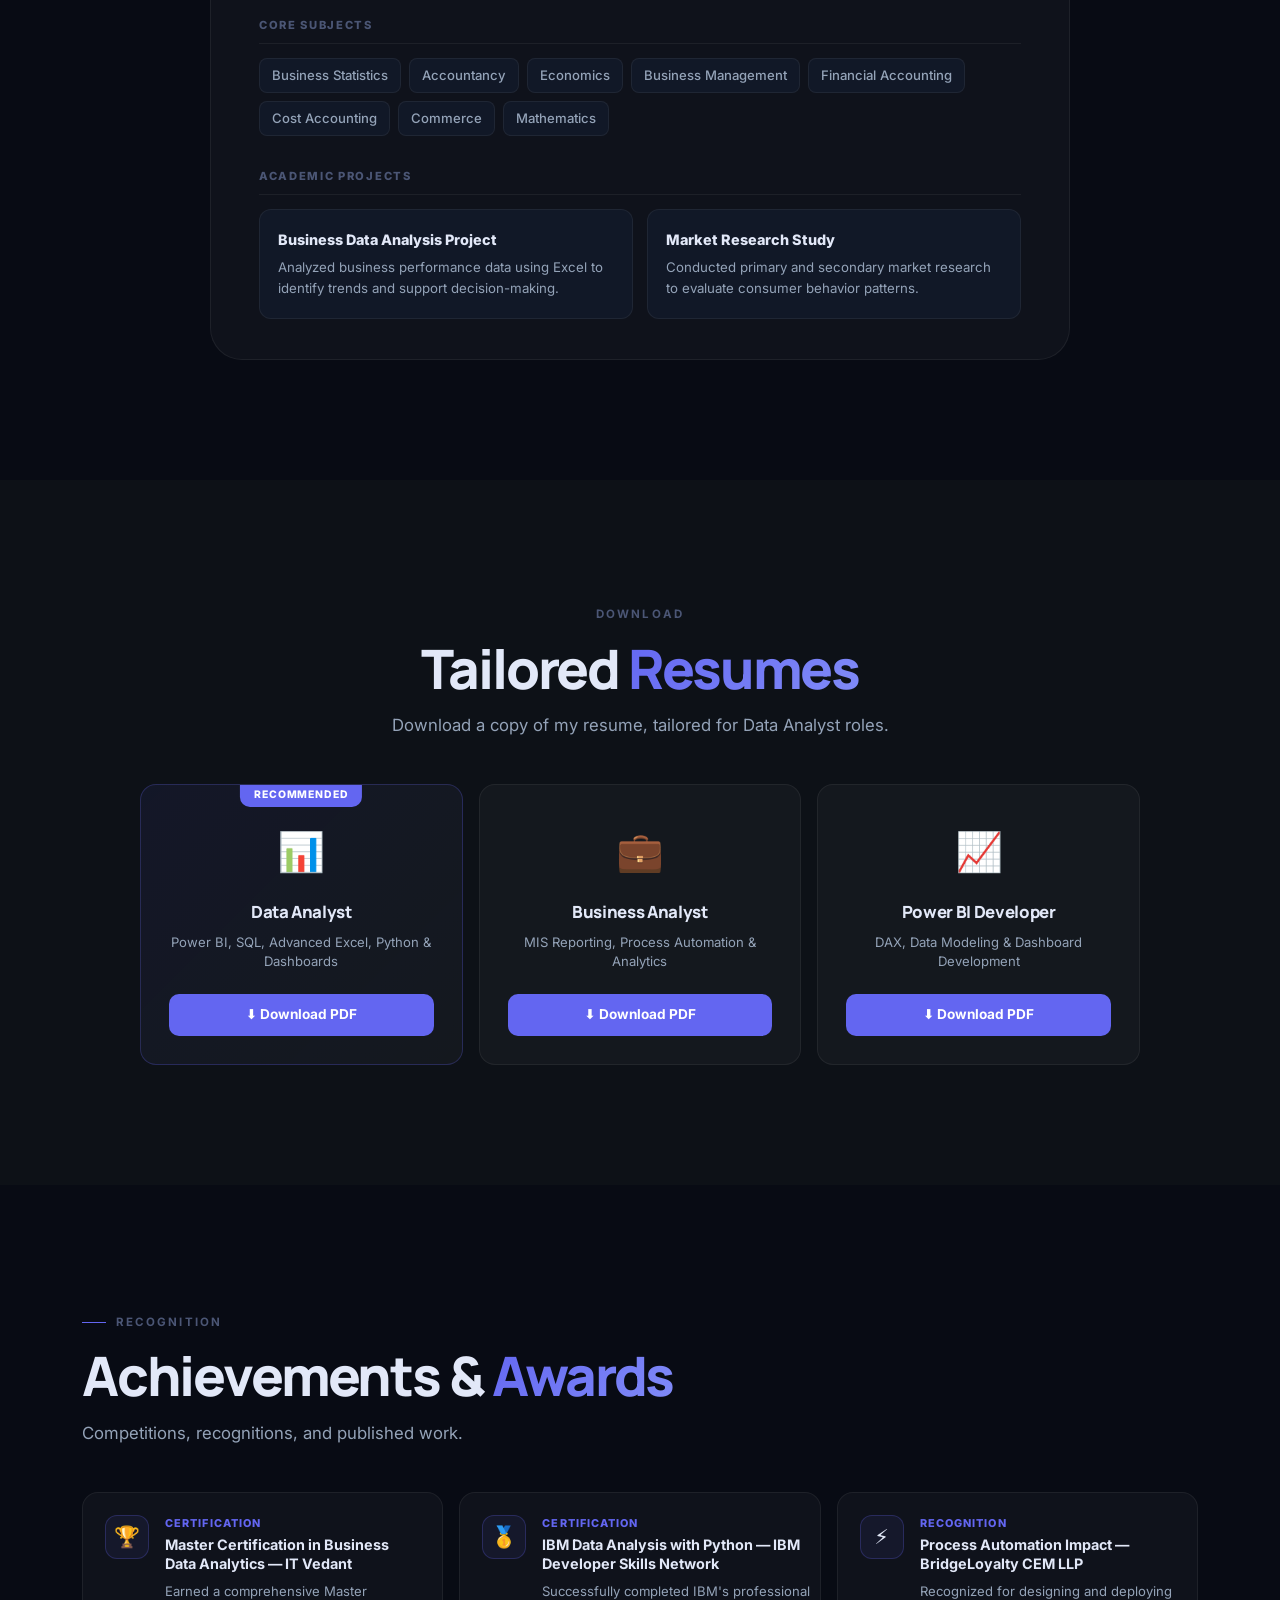
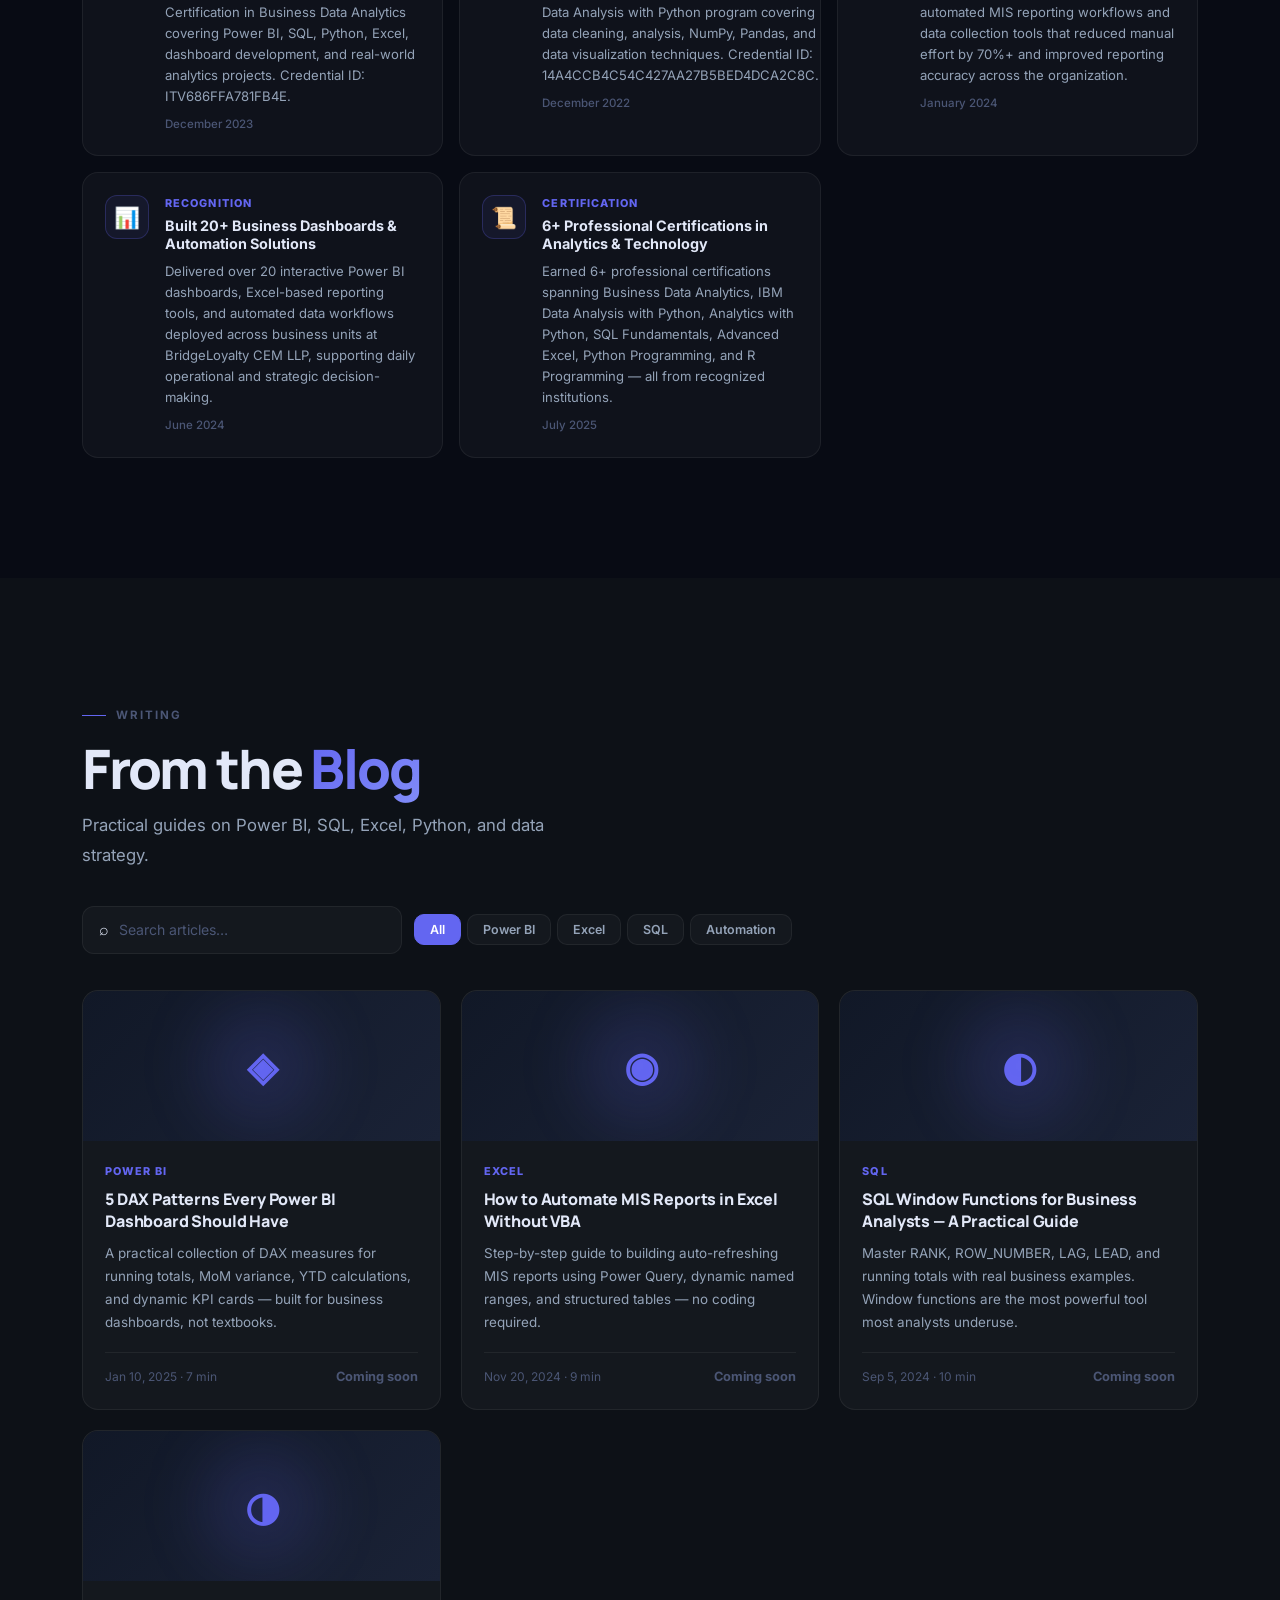
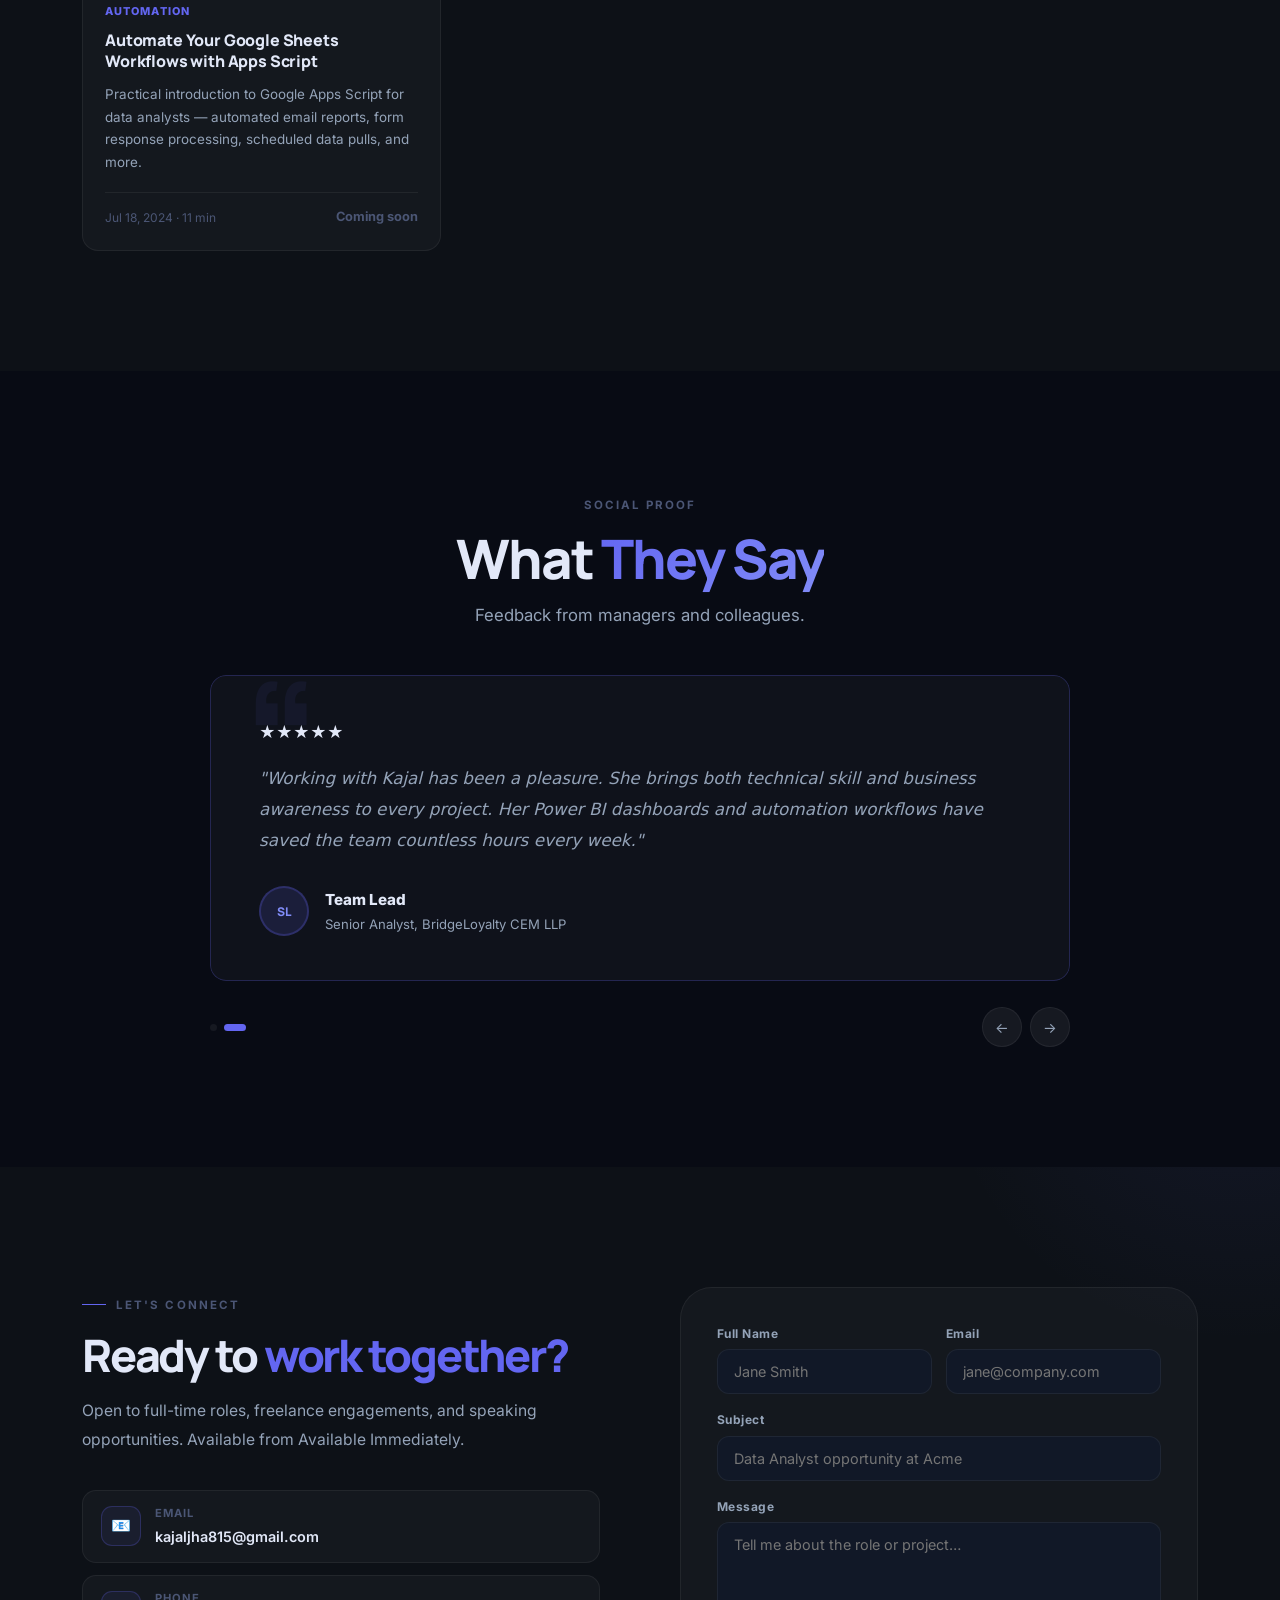
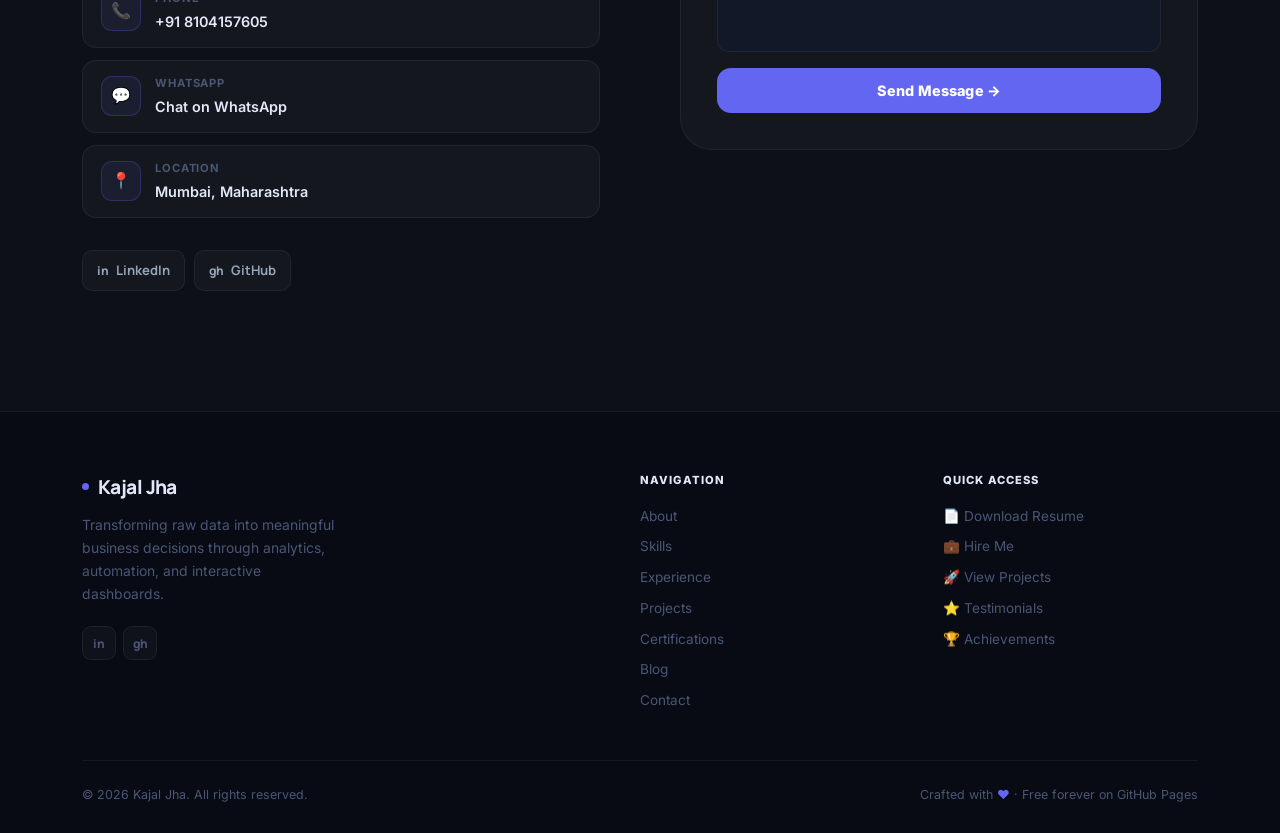
==== commit ee134323: "Add files via upload" ====
--- a/index.html
+++ b/index.html
@@ -112,7 +112,7 @@
           <div class="profile-ring-outer"></div>
           <div class="profile-ring-inner"></div>
           <div class="profile-photo">
-            <img src="assets/images/profile.jpg" alt="Kajal Jha" width="374" height="374"
+            <img id="hero-photo-img" src="assets/images/profile.jpg" alt="Kajal Jha" width="374" height="374"
                  onerror="this.parentElement.innerHTML='<div class=\'profile-placeholder\'>👤</div>'">
           </div>
           <div class="profile-badge pb-top">
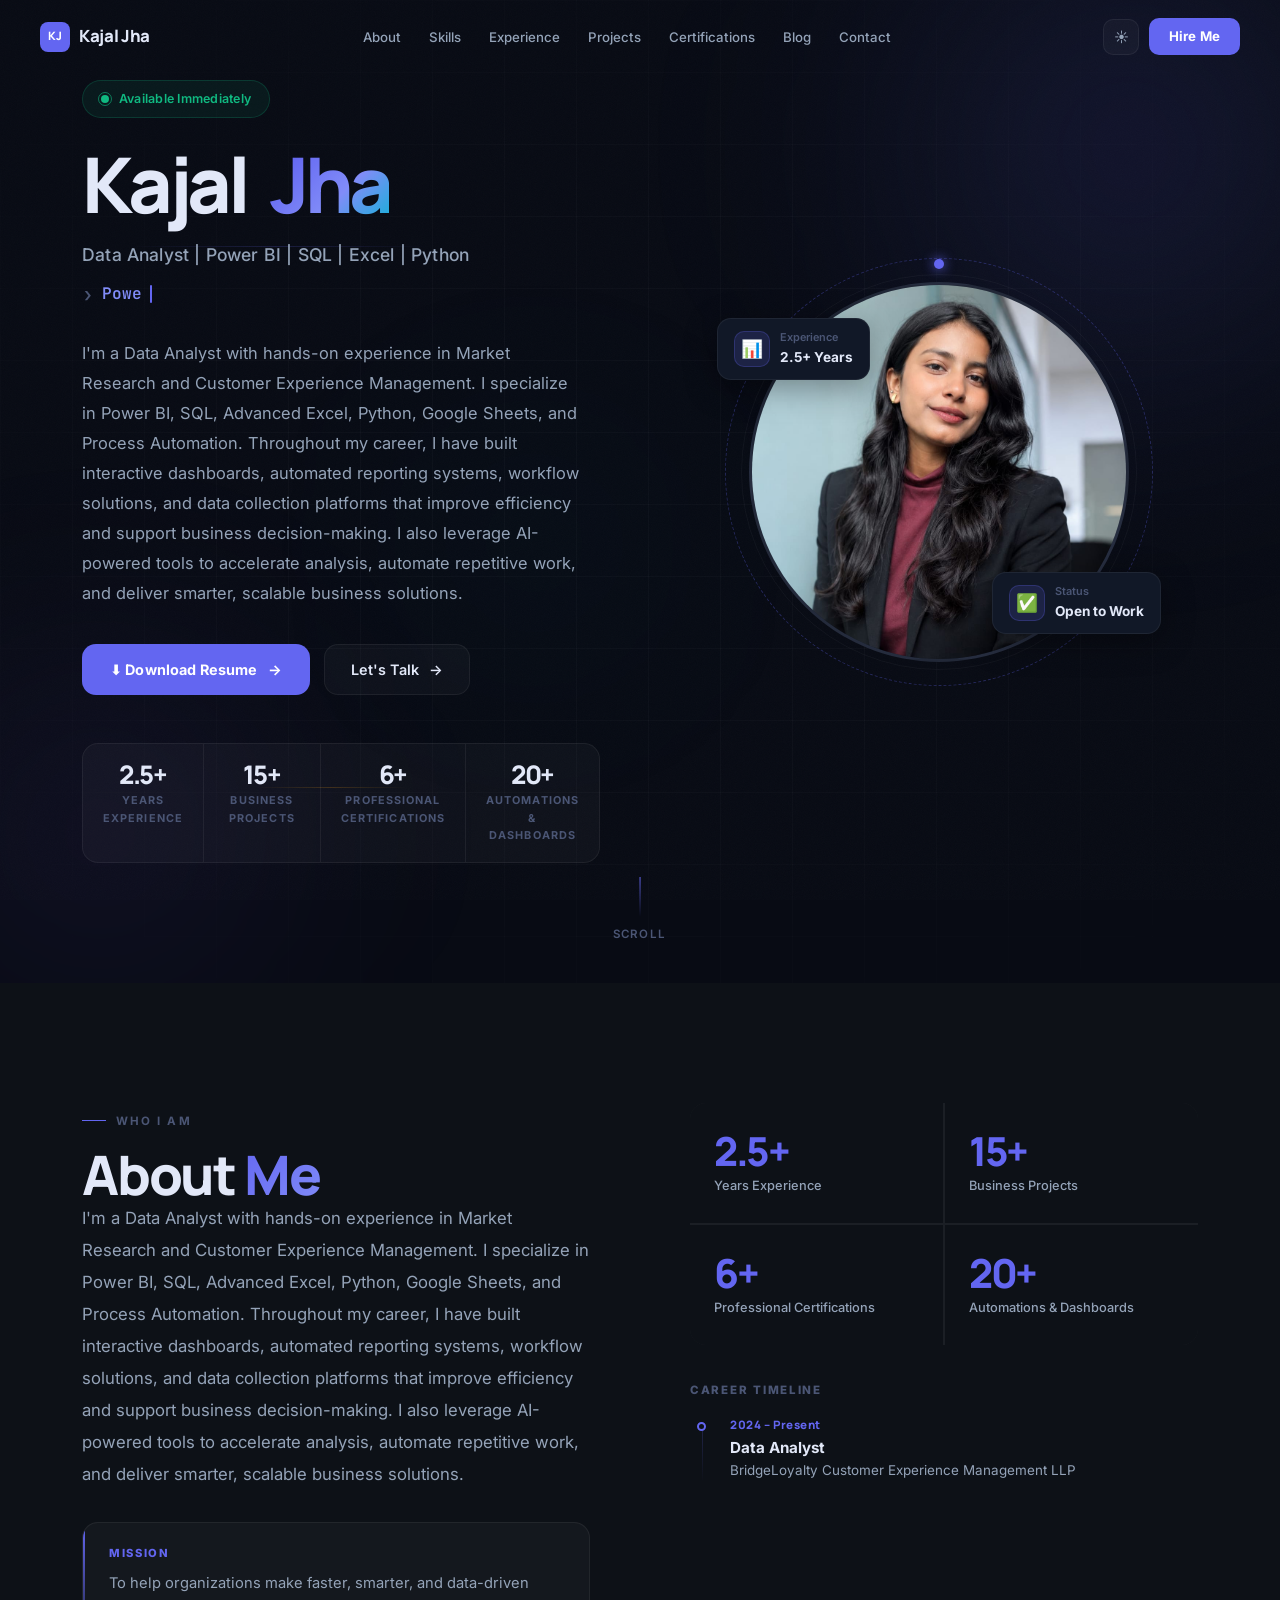
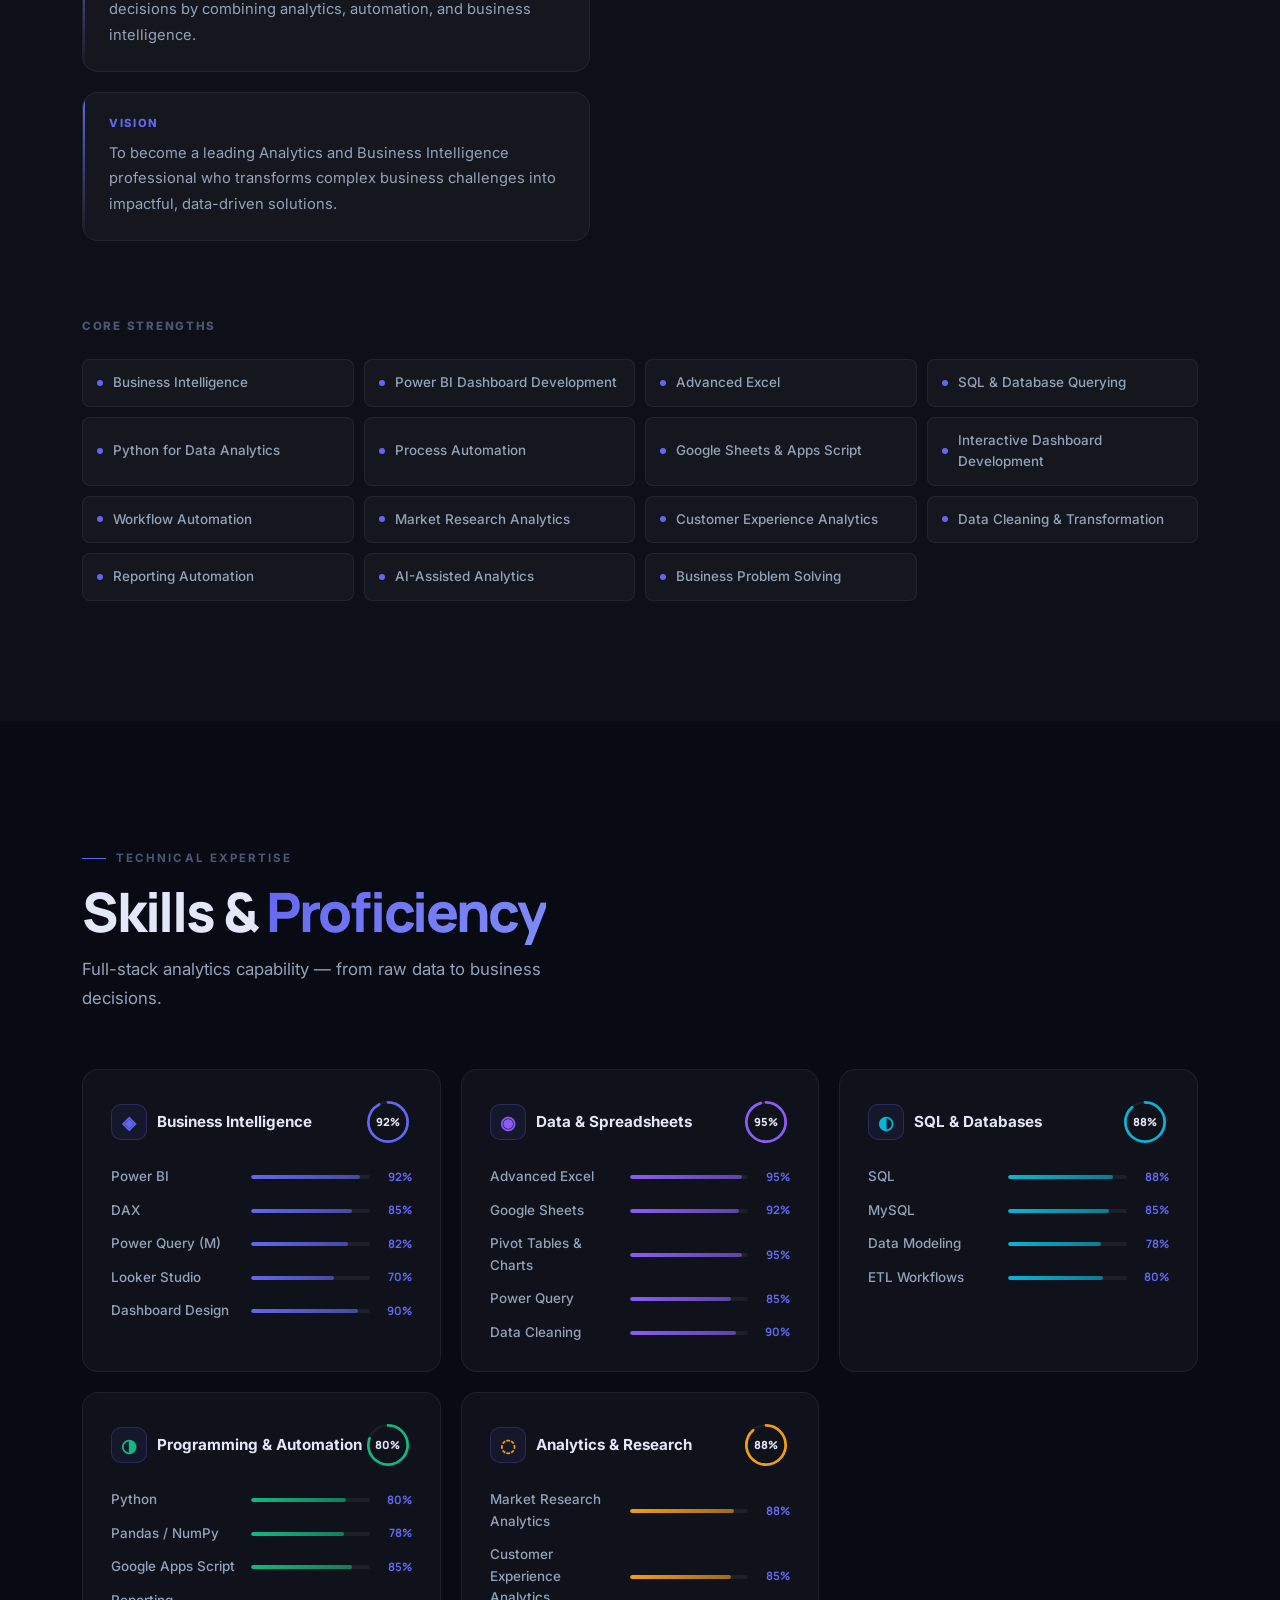
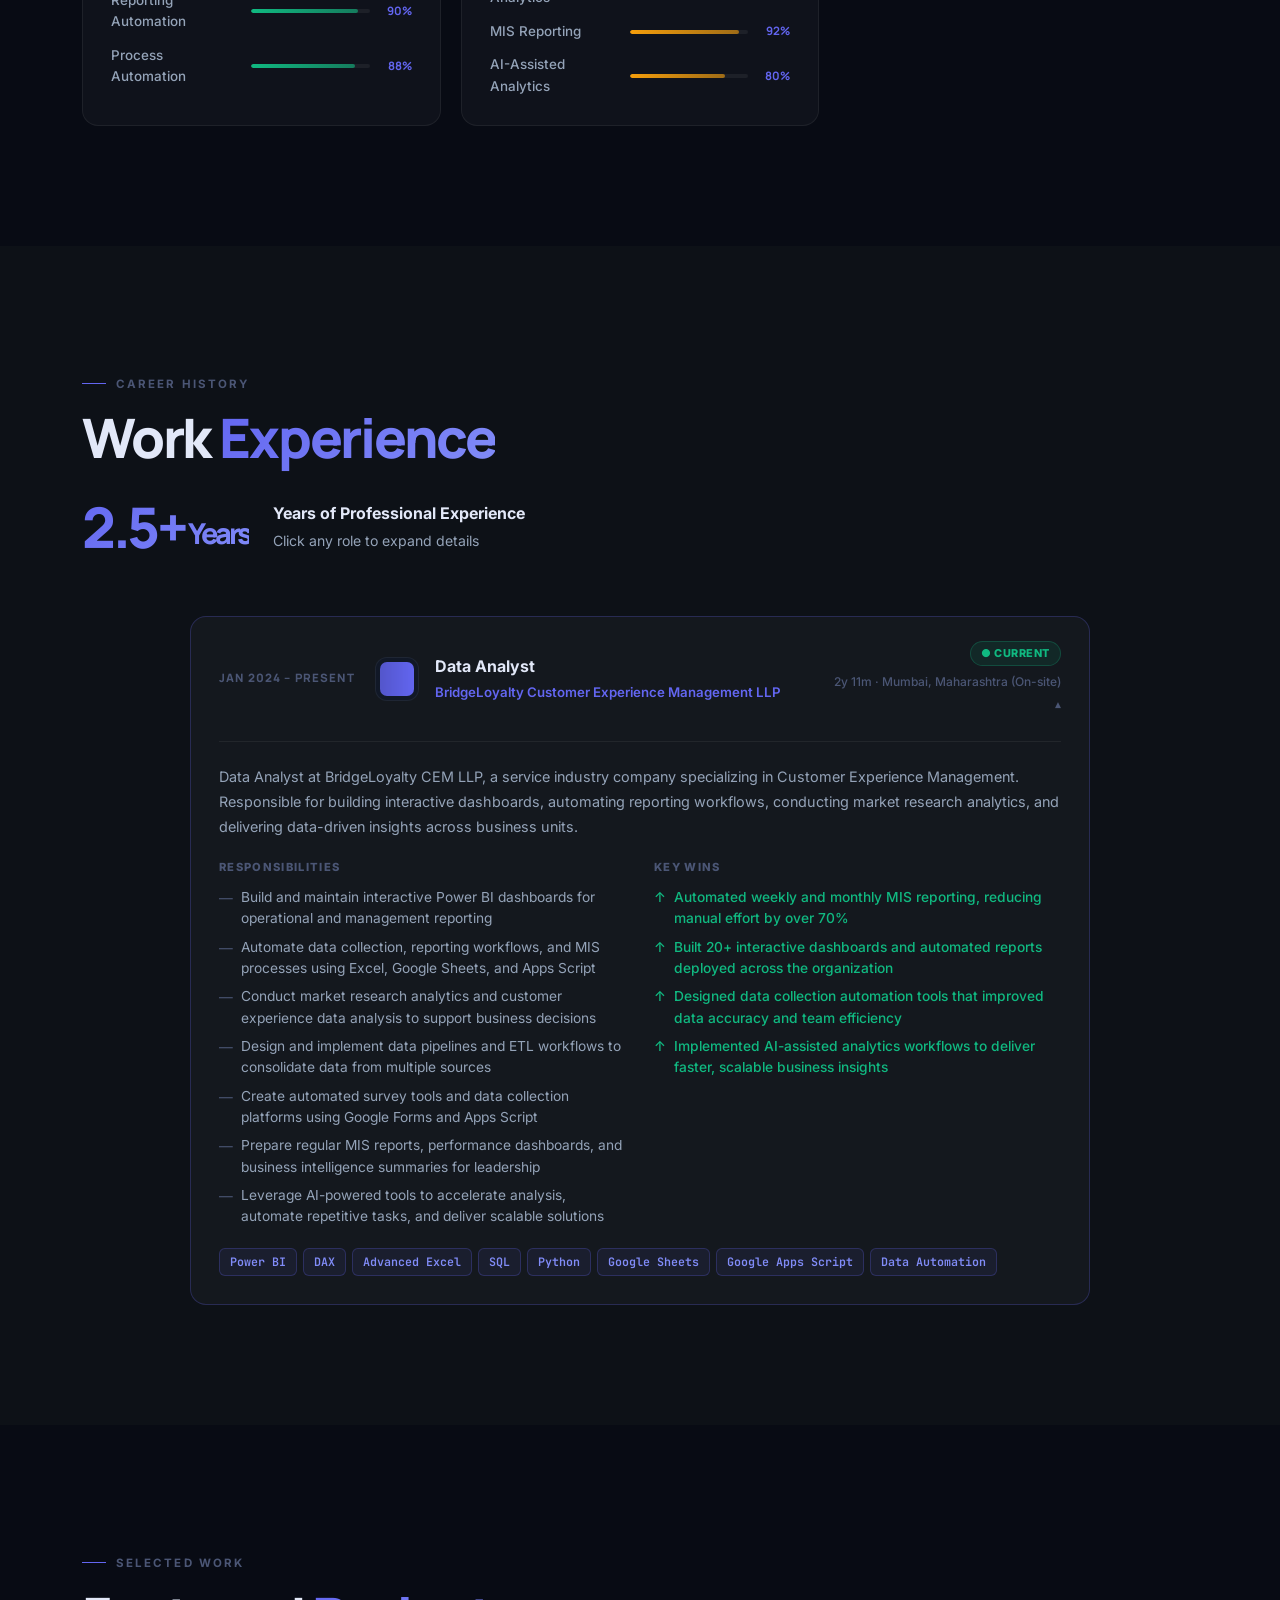
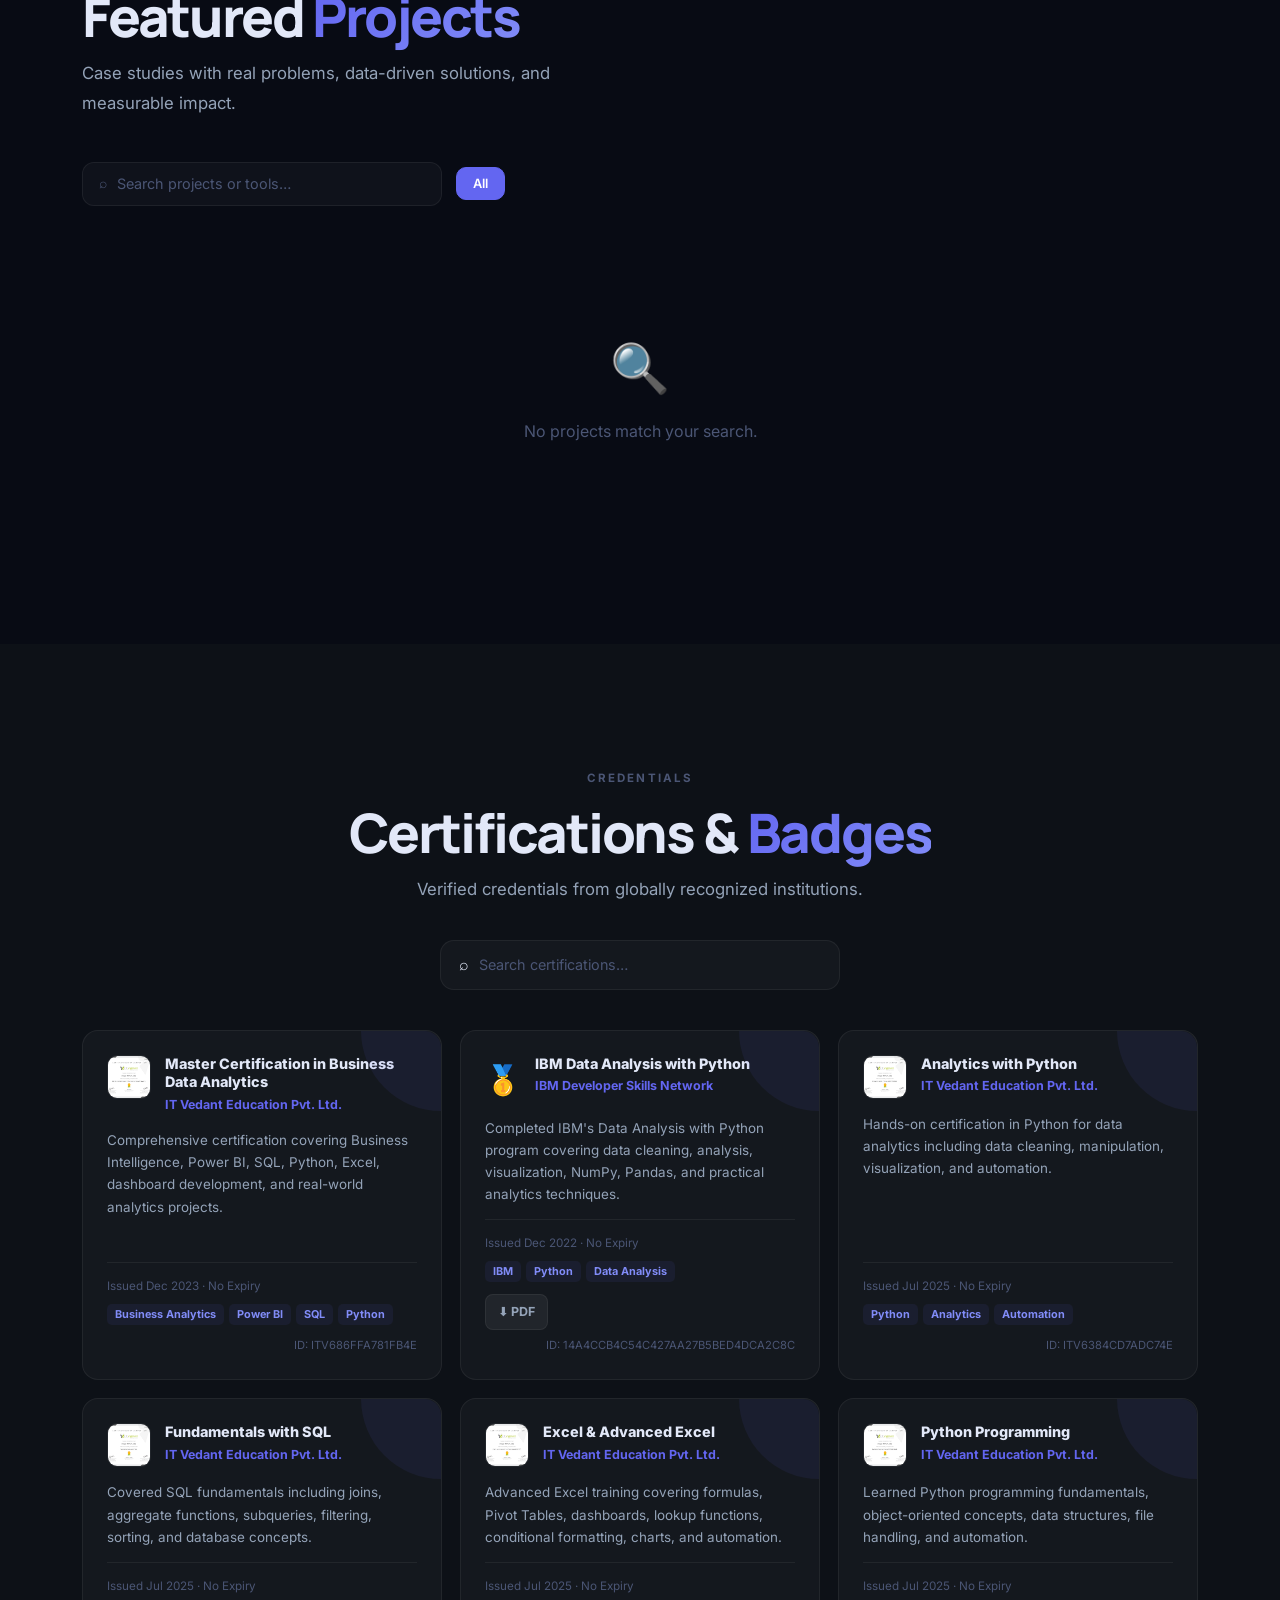
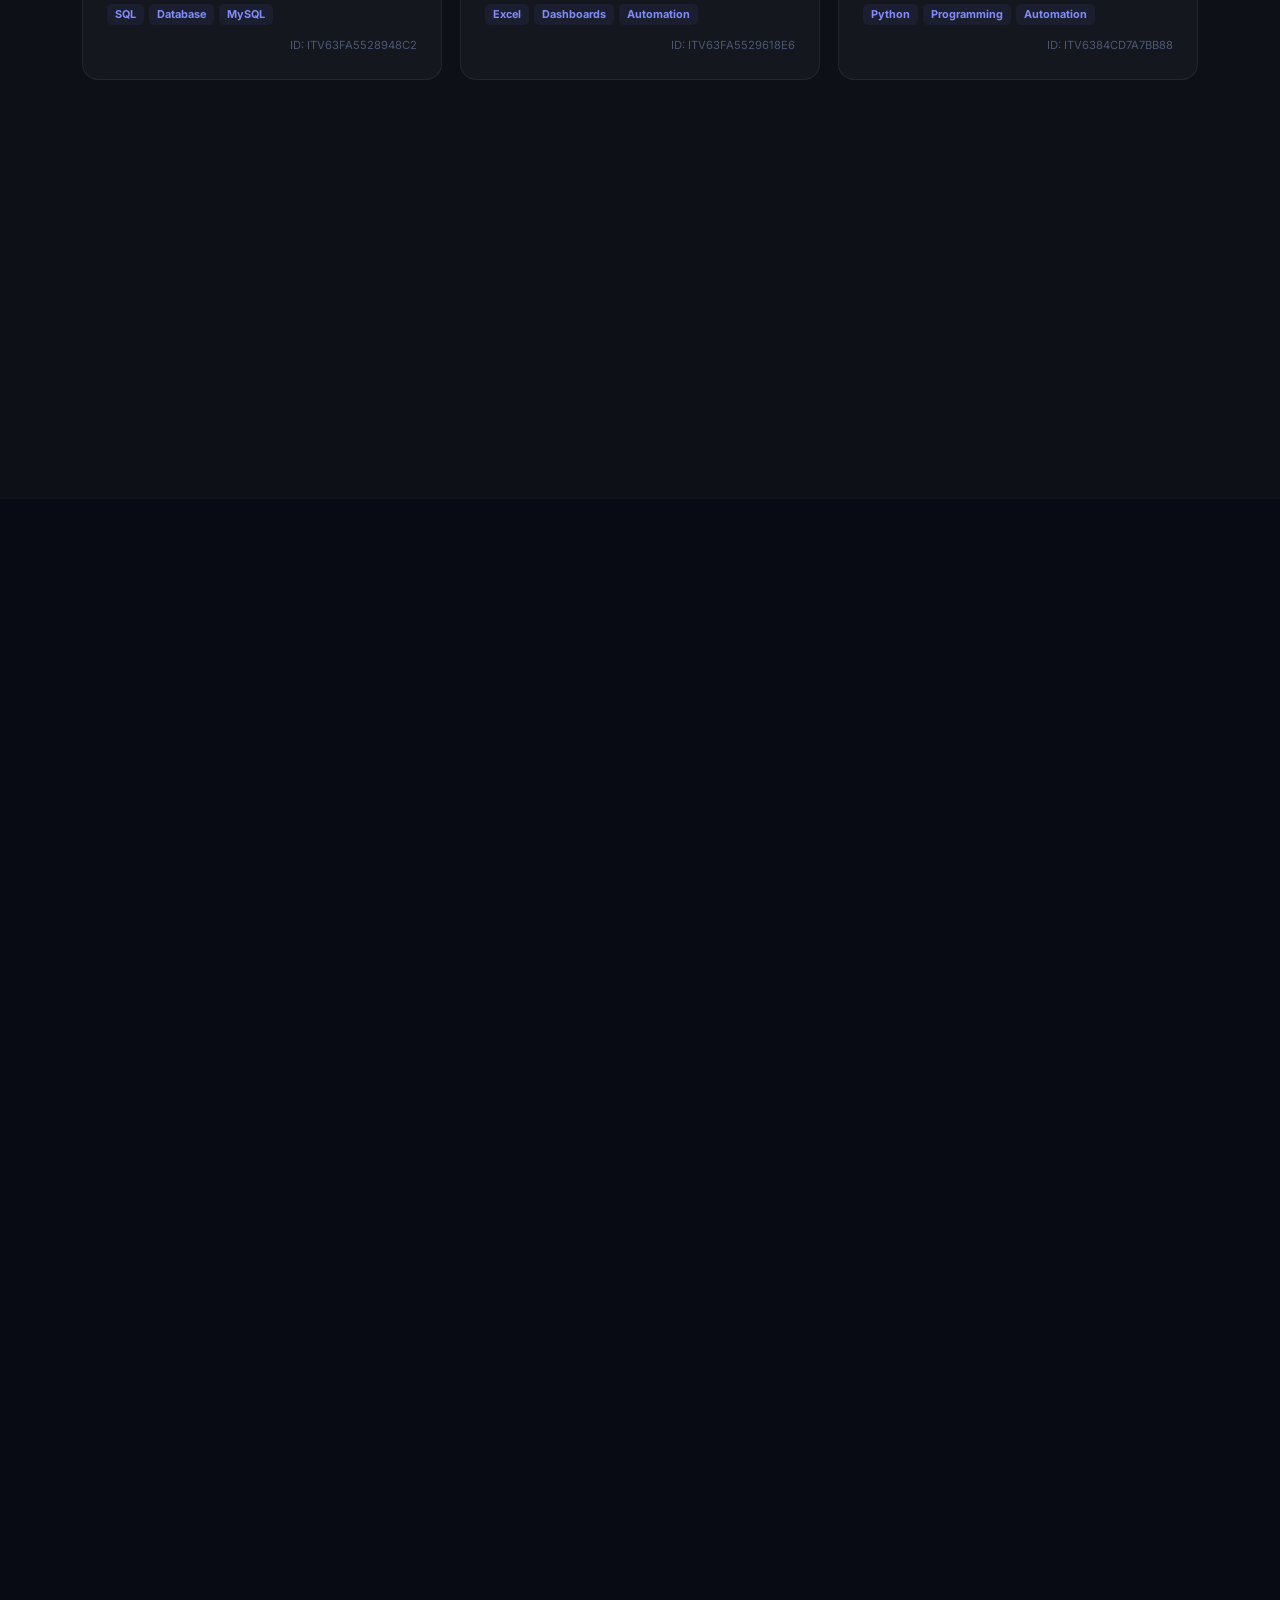
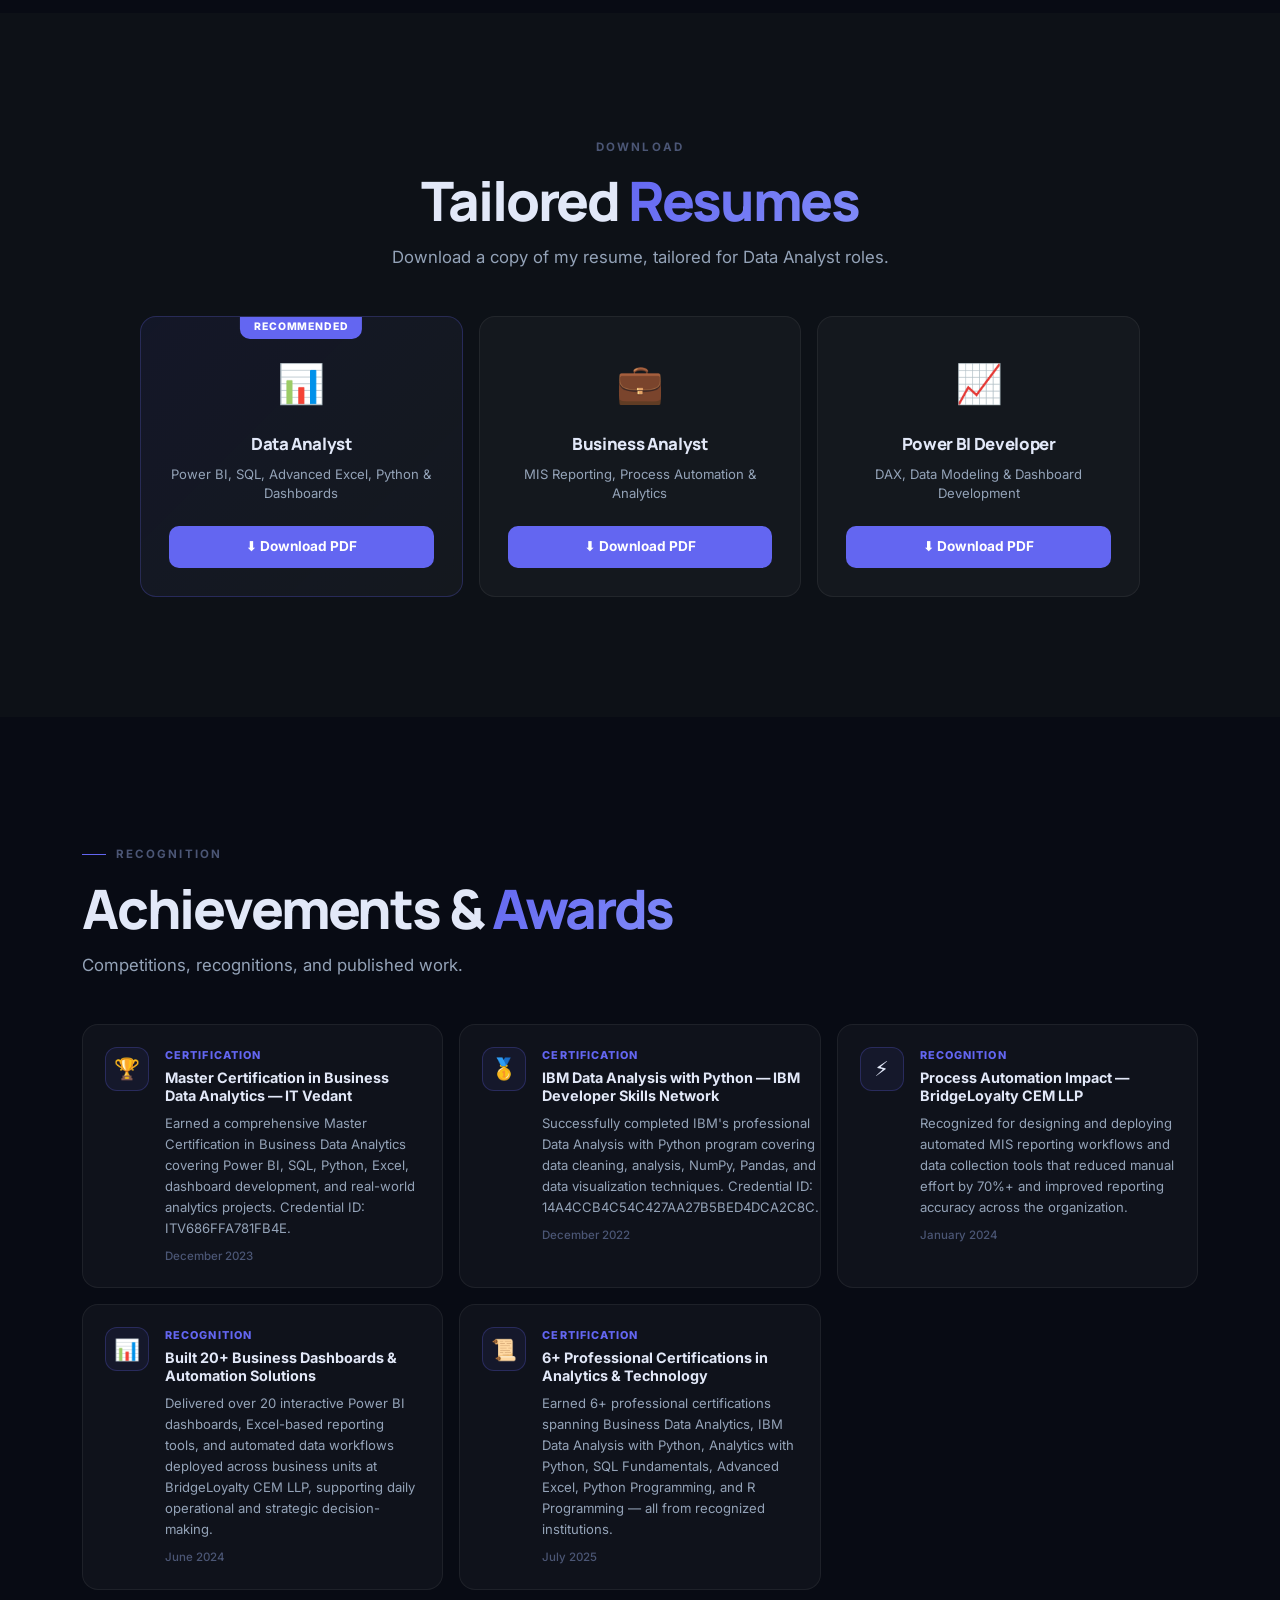
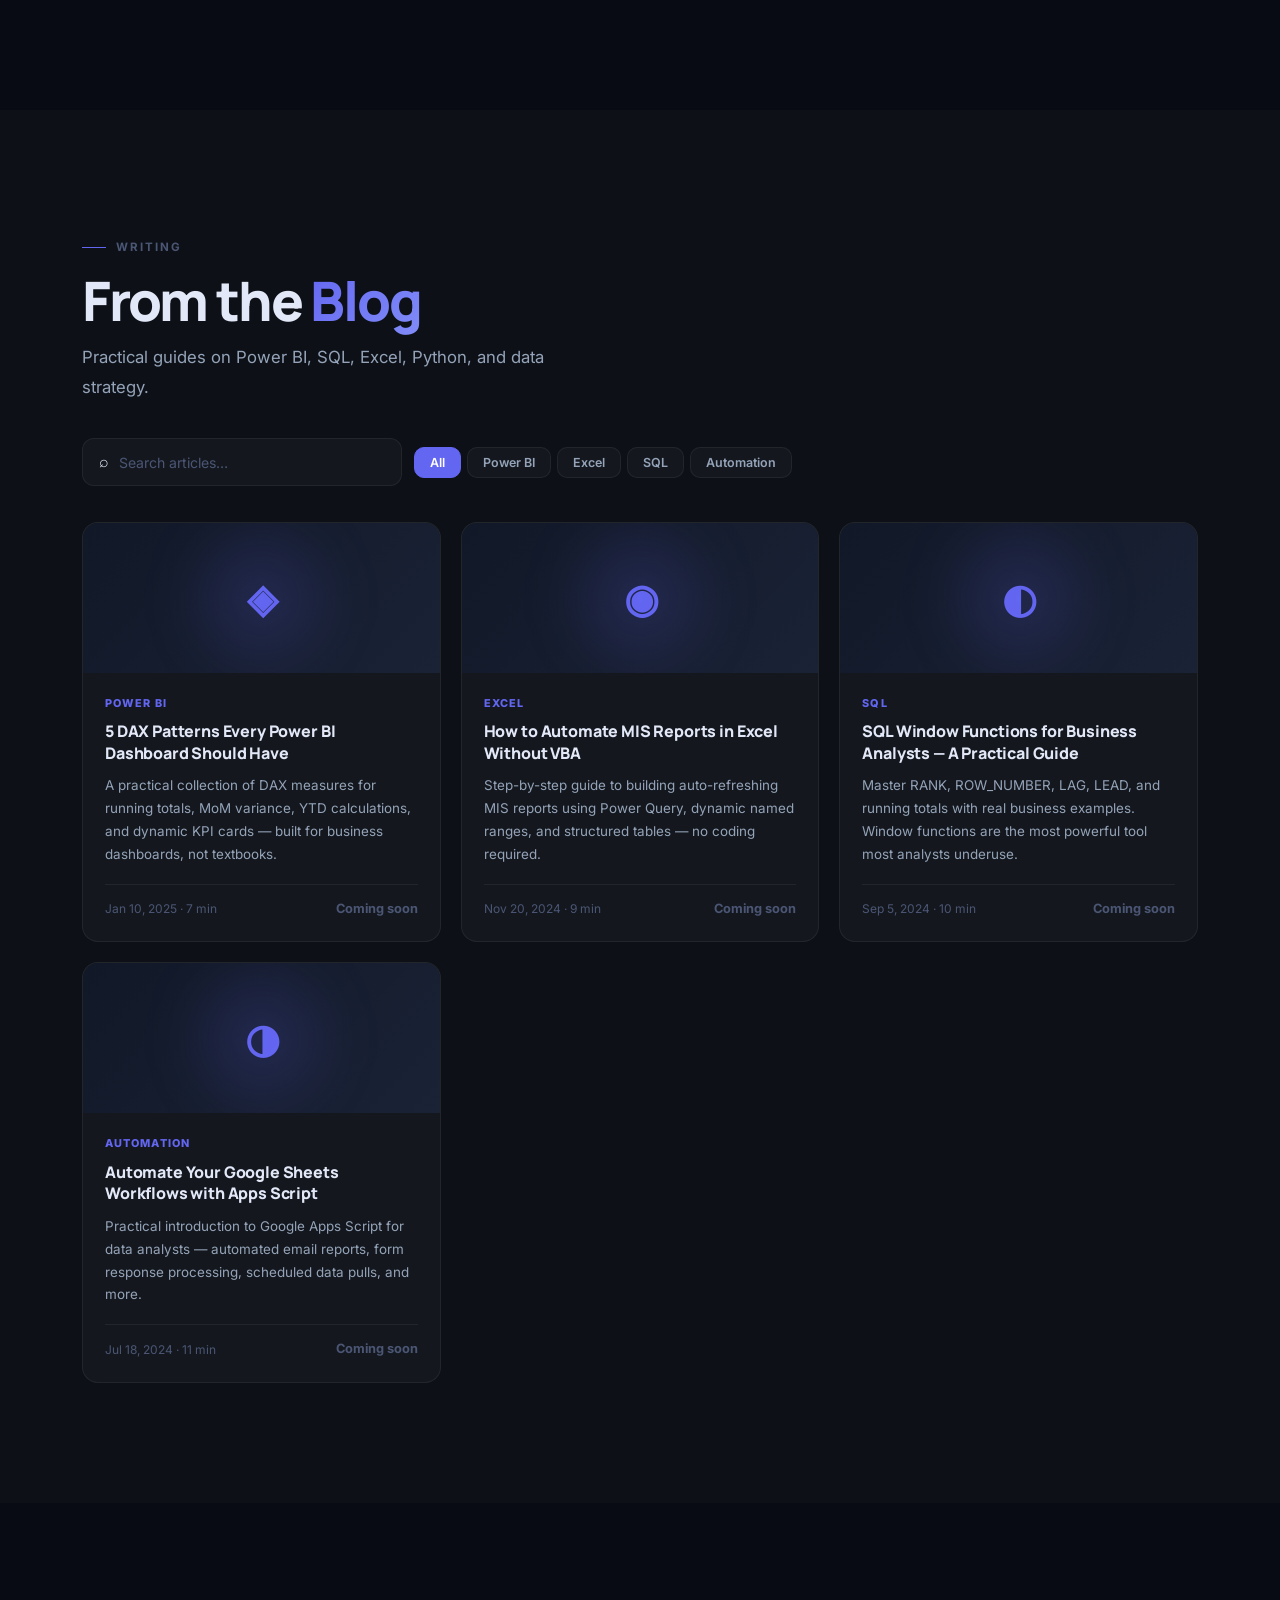
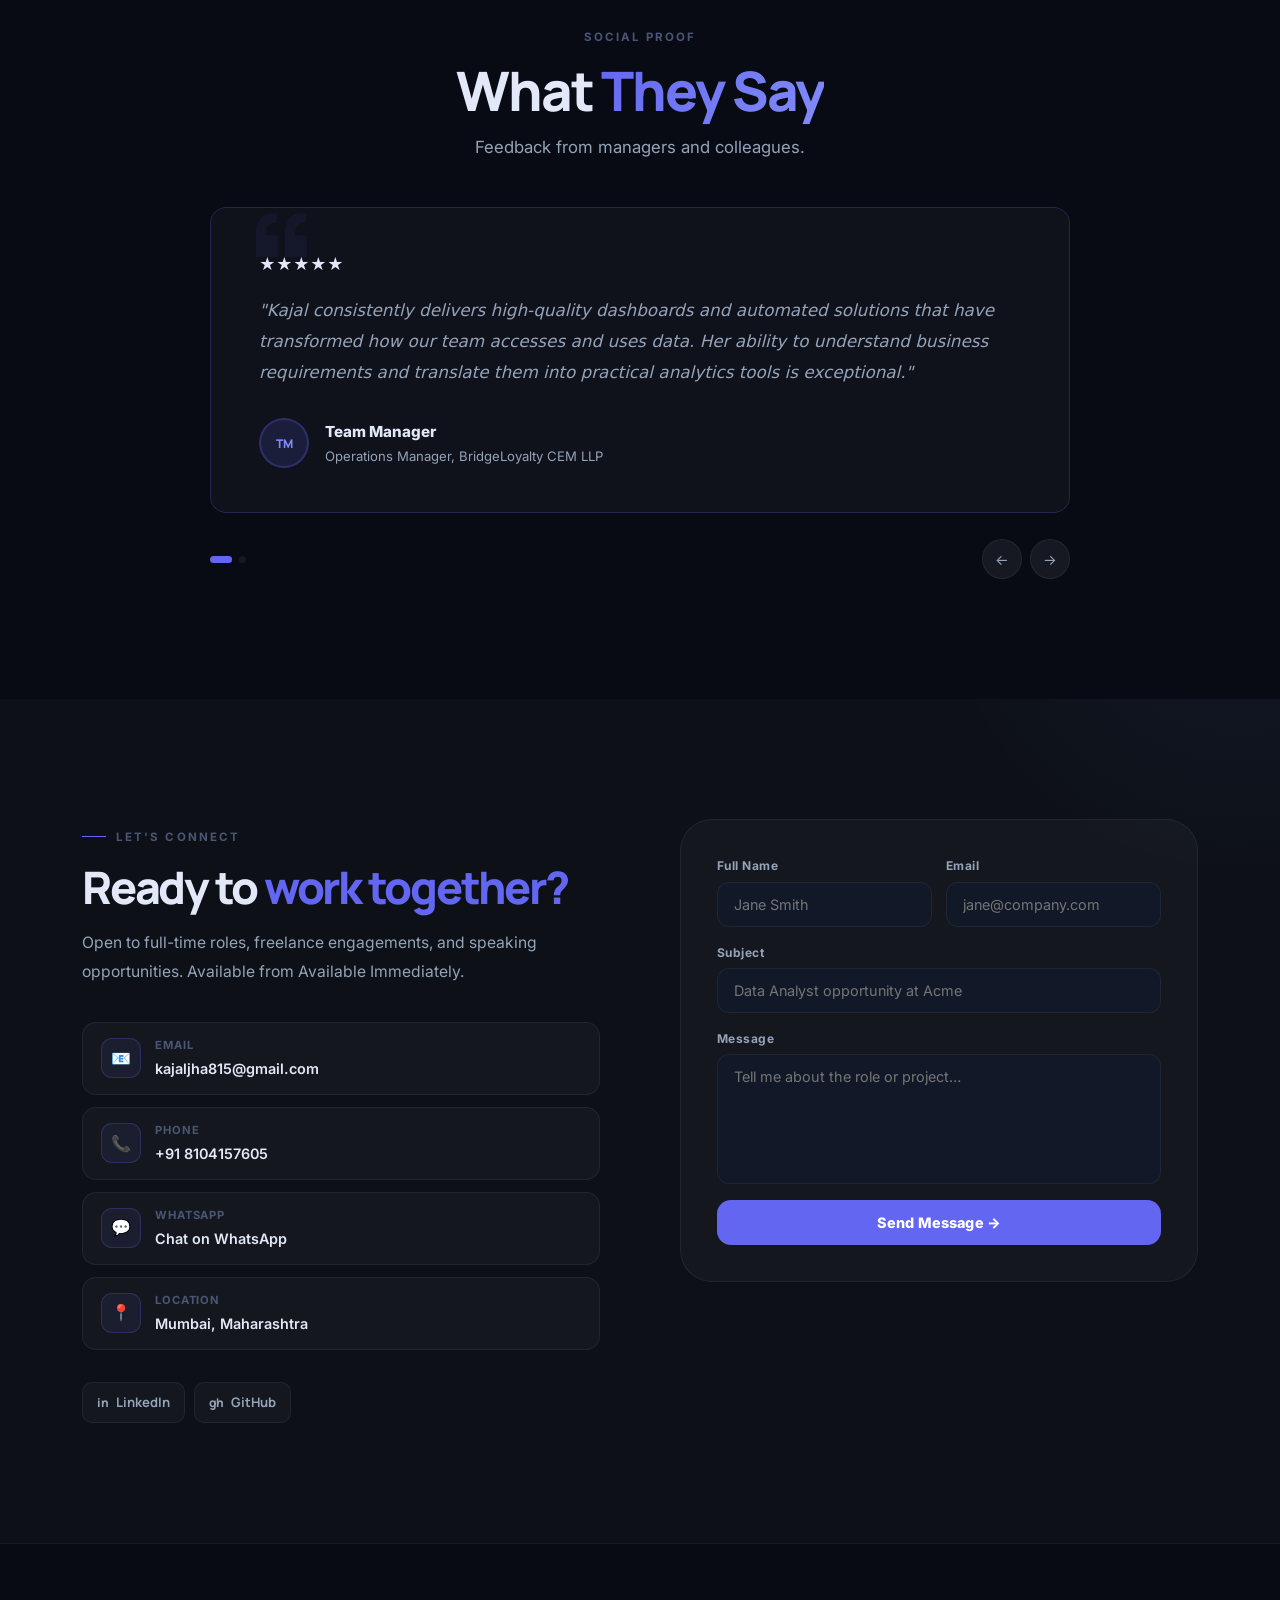
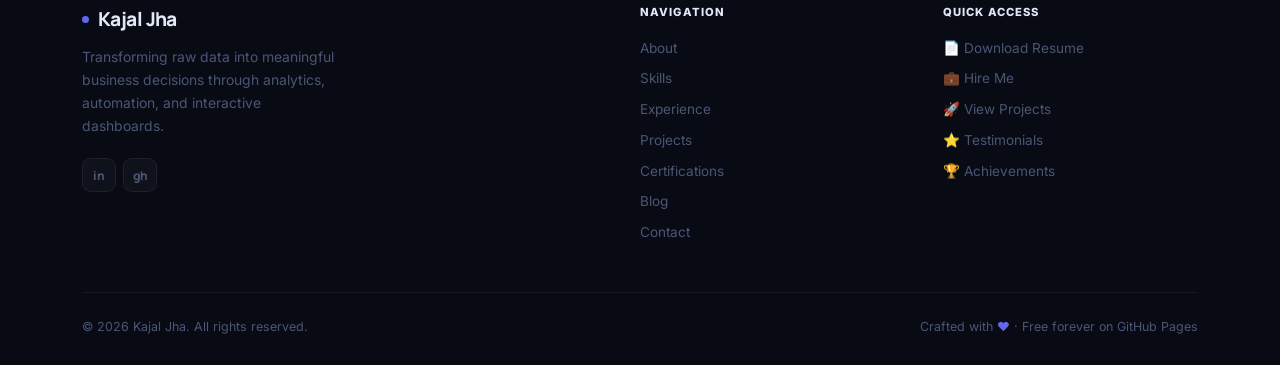
==== commit 590d49f6: "Update index.html" ====
--- a/index.html
+++ b/index.html
@@ -117,7 +117,7 @@
           </div>
           <div class="profile-badge pb-top">
             <div class="pb-icon" aria-hidden="true">✅</div>
-            <div><div class="pb-label">Status</div><div class="pb-val">Available to Hire</div></div>
+            <div><div class="pb-label">Status</div><div class="pb-val">Open to Work</div></div>
           </div>
           <div class="profile-badge pb-bot">
             <div class="pb-icon" aria-hidden="true">📊</div>
--- a/css/style.css
+++ b/css/style.css
@@ -340,6 +340,7 @@
 .cert-card:hover{border-color:var(--border-a);transform:translateY(-4px);box-shadow:var(--shadow-md)}
 .cert-top{display:flex;gap:14px;align-items:flex-start;margin-bottom:14px}
 .cert-emoji{font-size:1.8rem;flex-shrink:0;margin-top:2px}
+.cert-badge-img{width:44px;height:44px;object-fit:cover;border-radius:10px;flex-shrink:0;border:1px solid var(--border)}
 .cert-title{font-size:.9rem;font-weight:800;color:var(--text);line-height:1.3;margin-bottom:3px}
 .cert-issuer{font-size:.78rem;font-weight:700;color:var(--accent)}
 .cert-desc{font-size:.84rem;color:var(--text-2);line-height:1.65;margin-bottom:14px;flex:1}
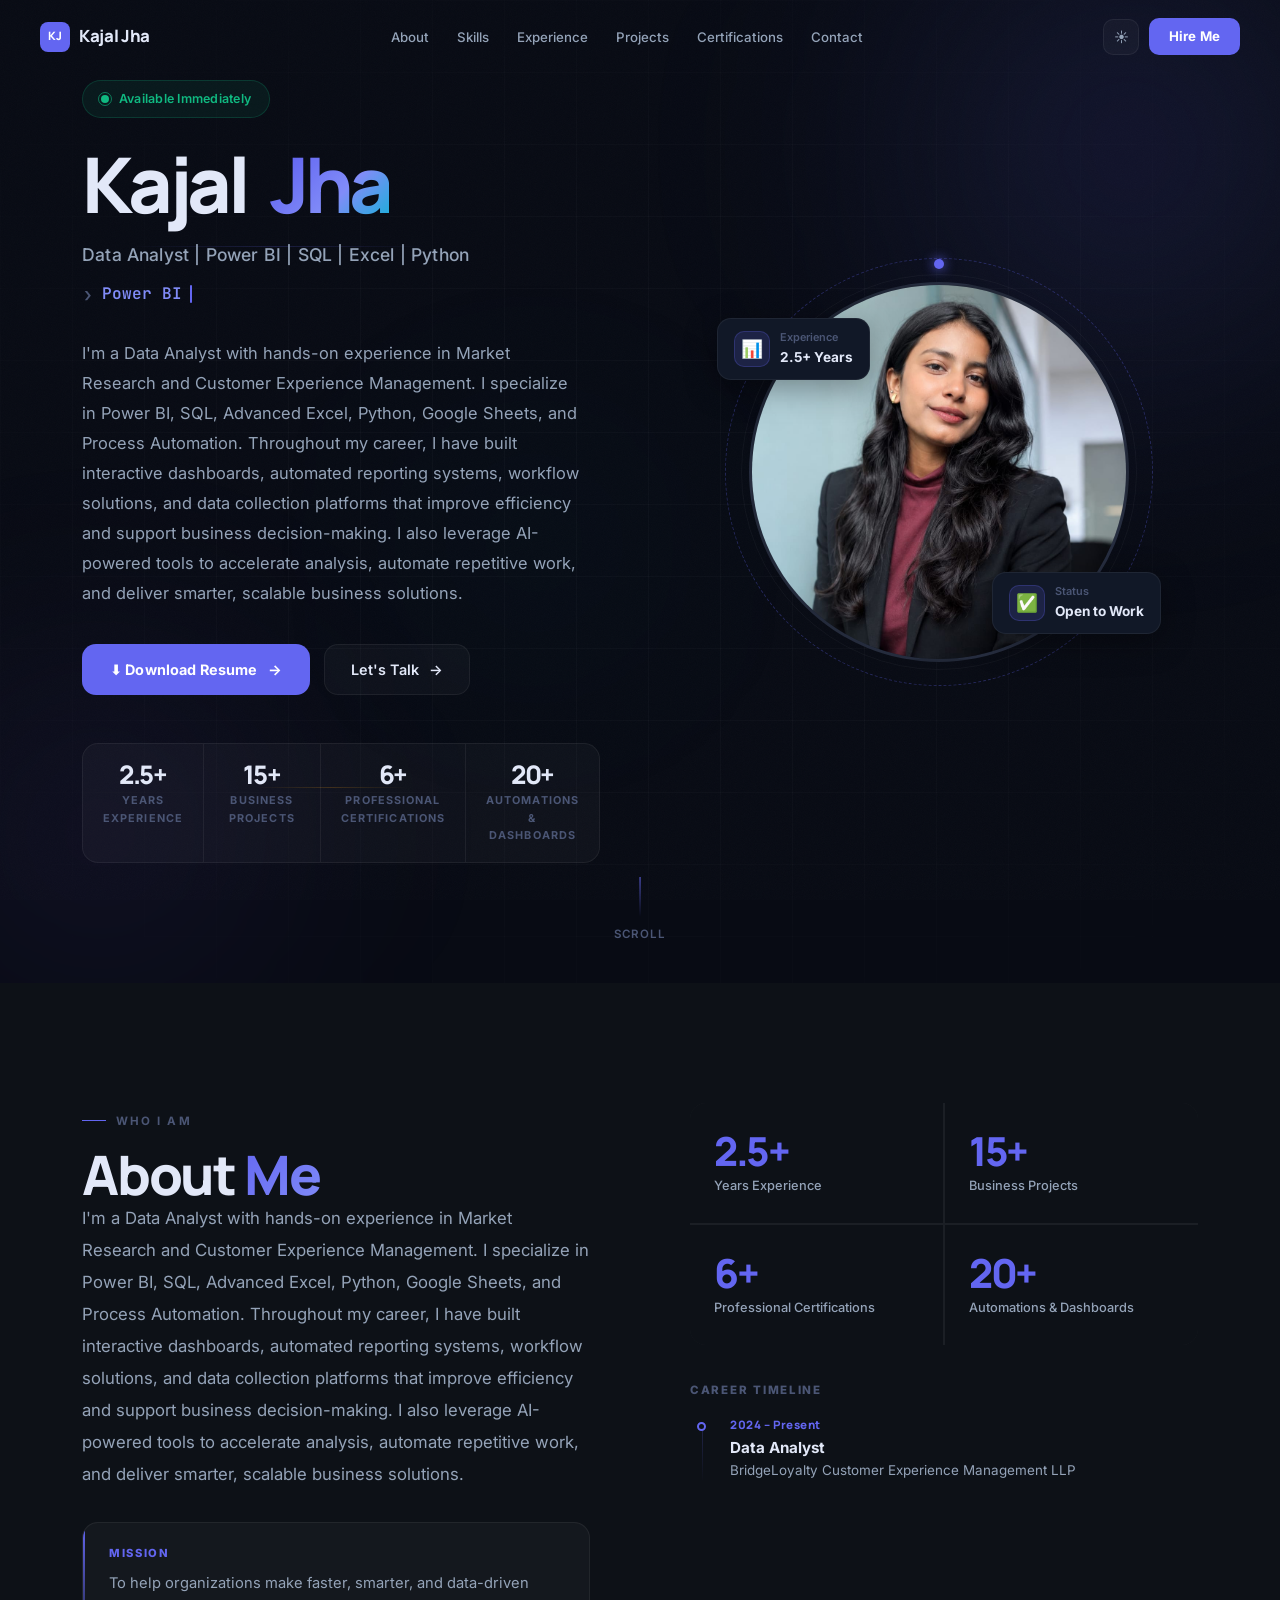
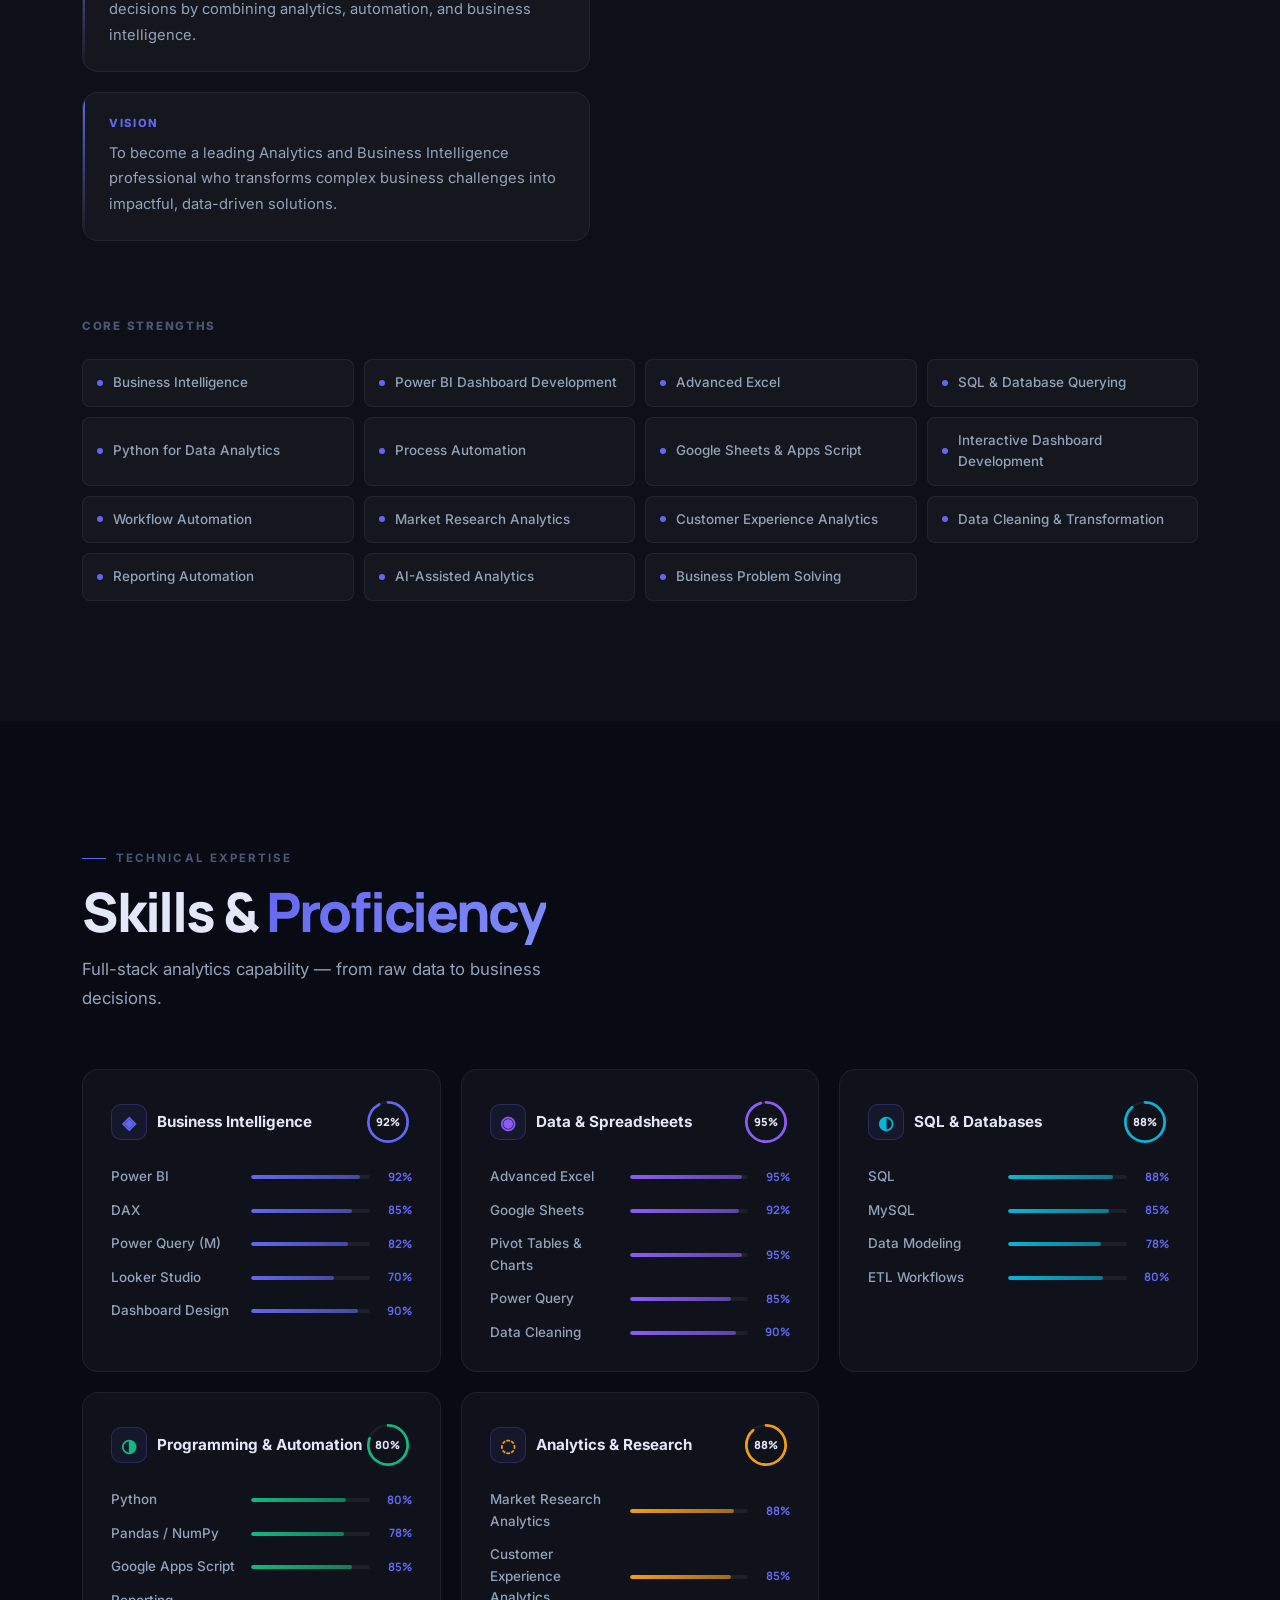
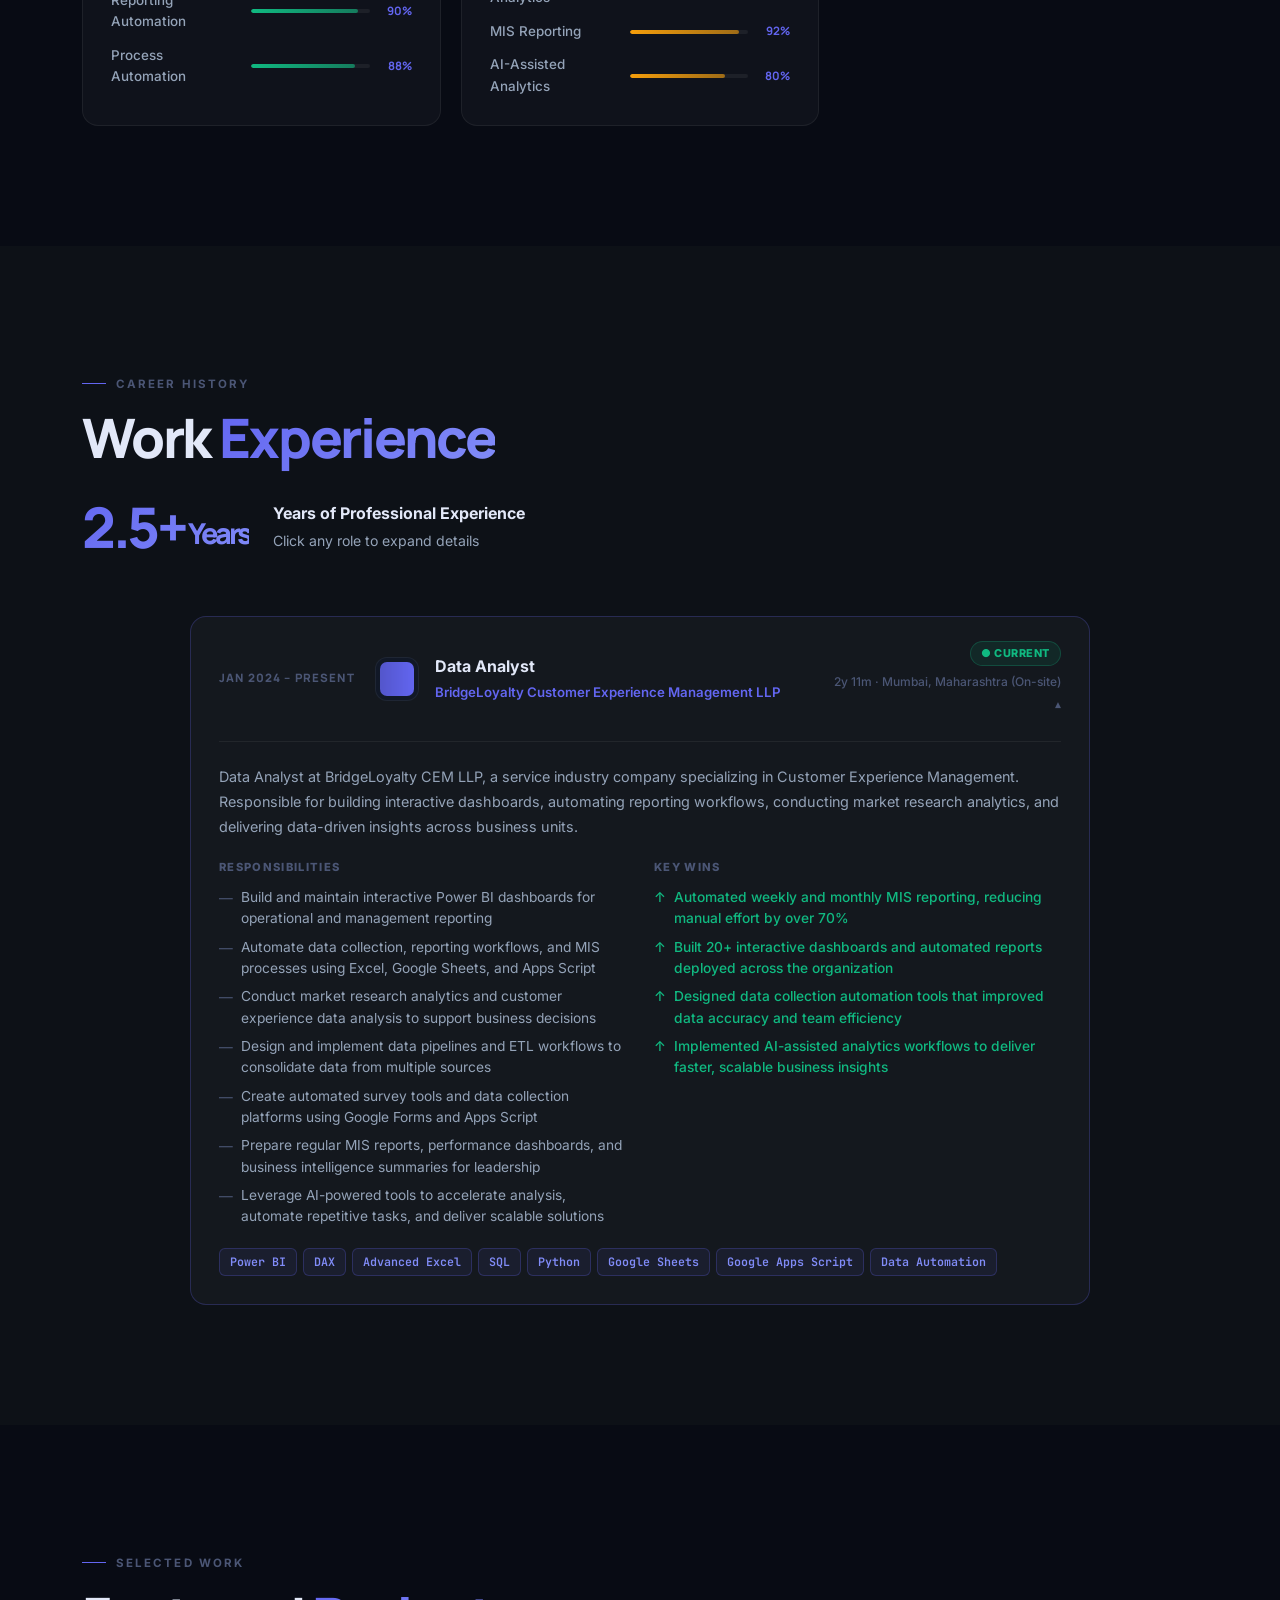
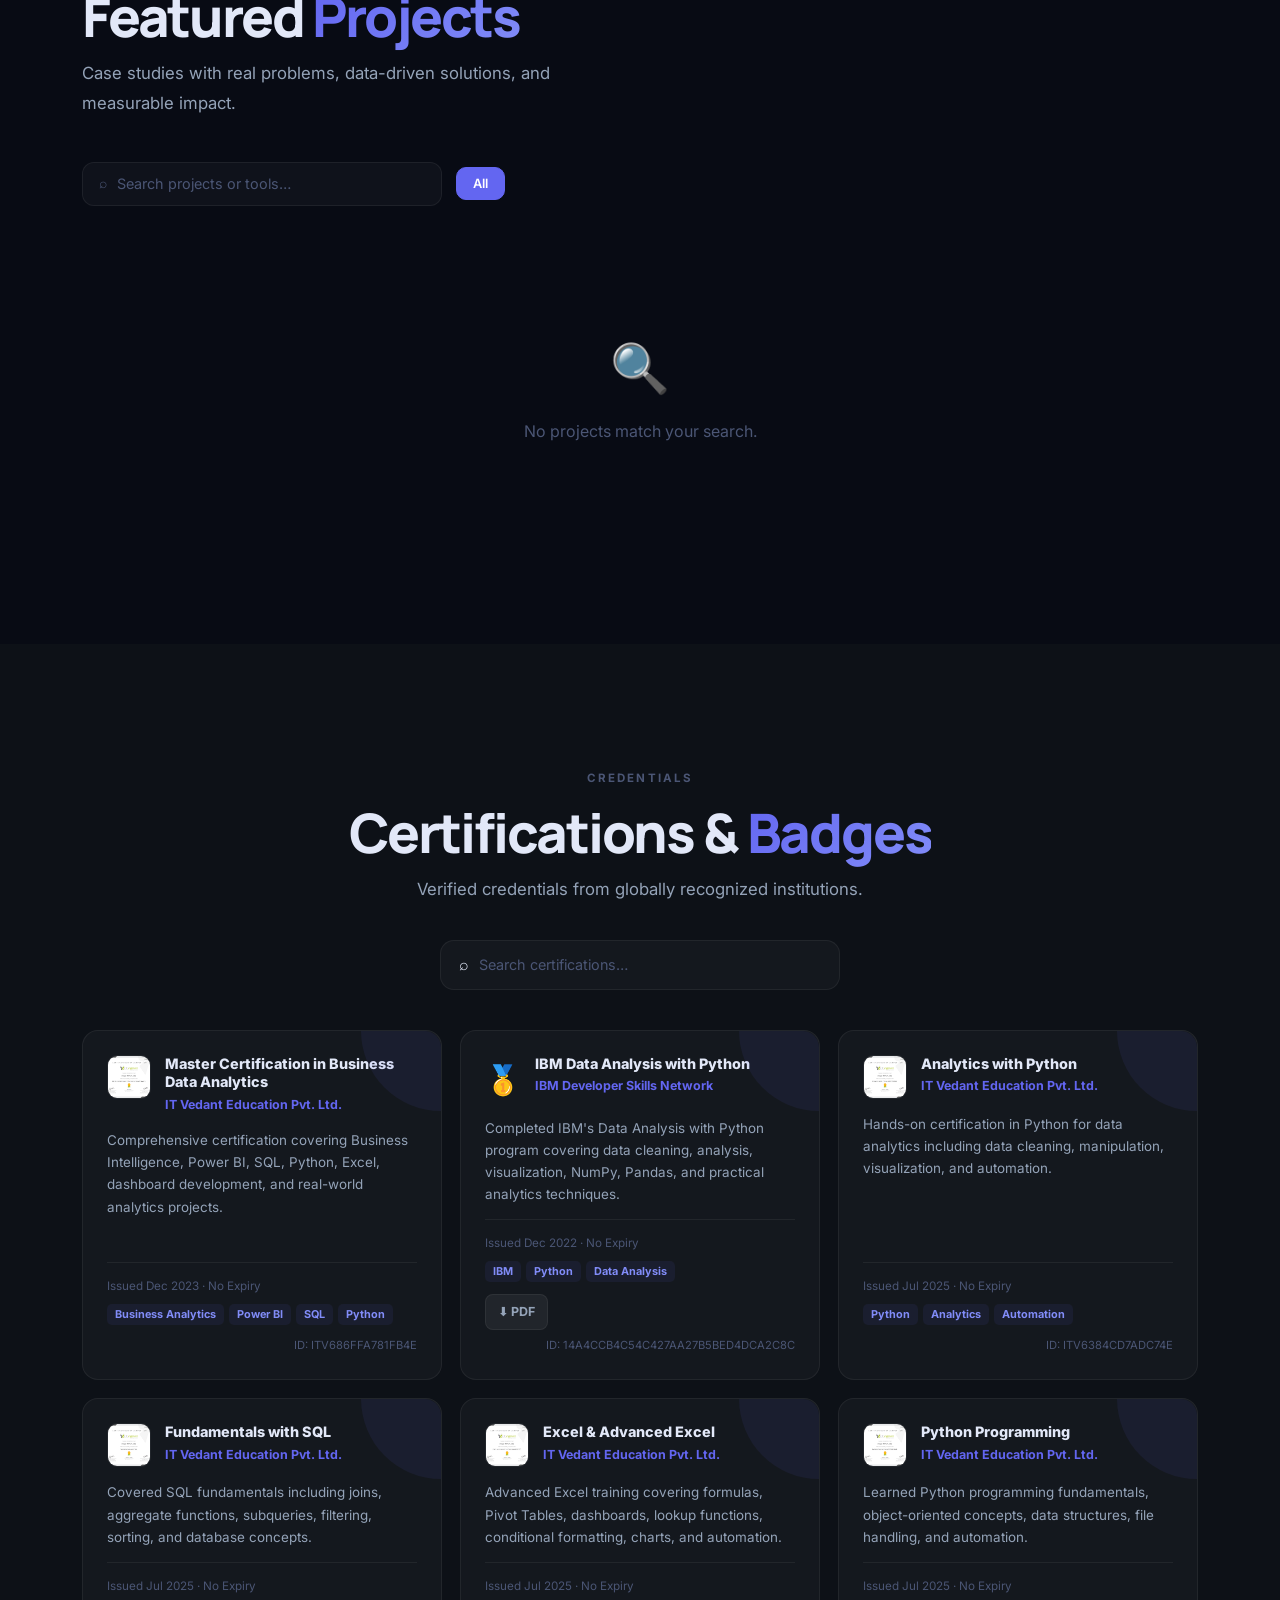
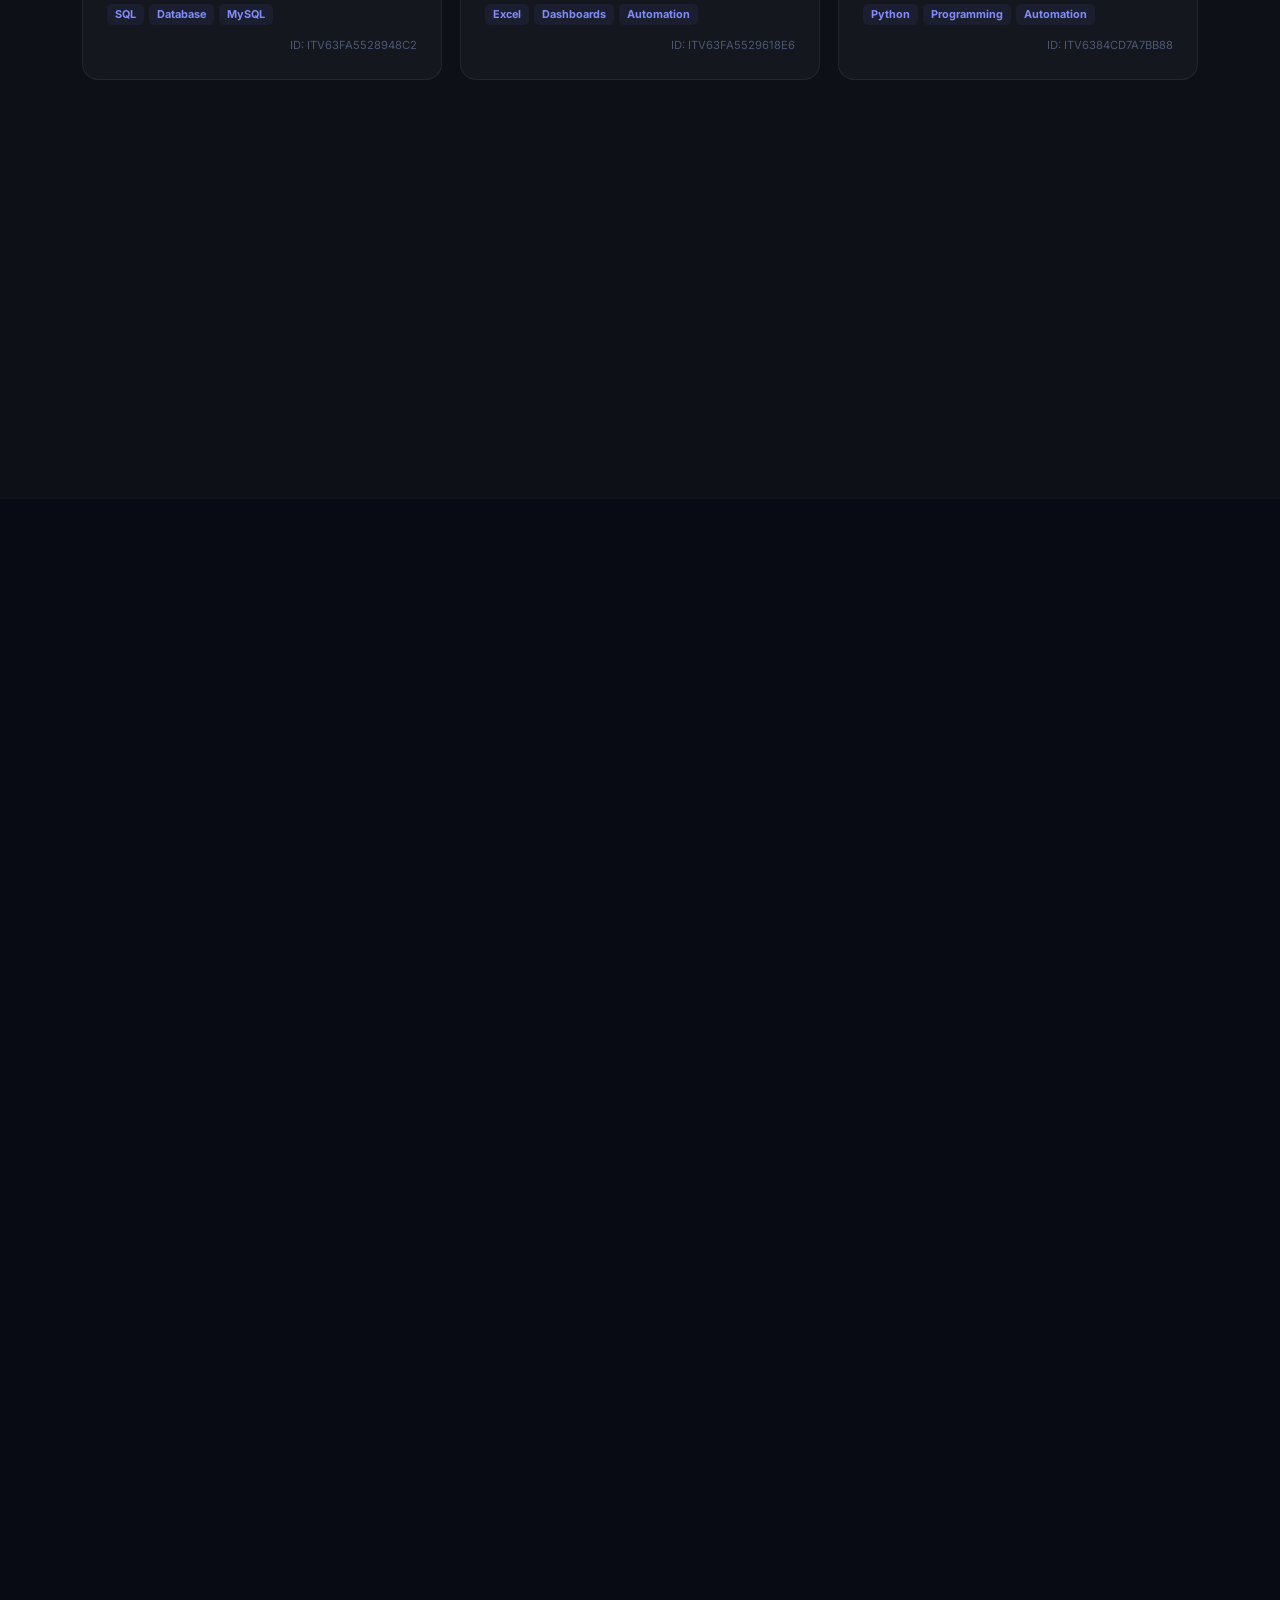
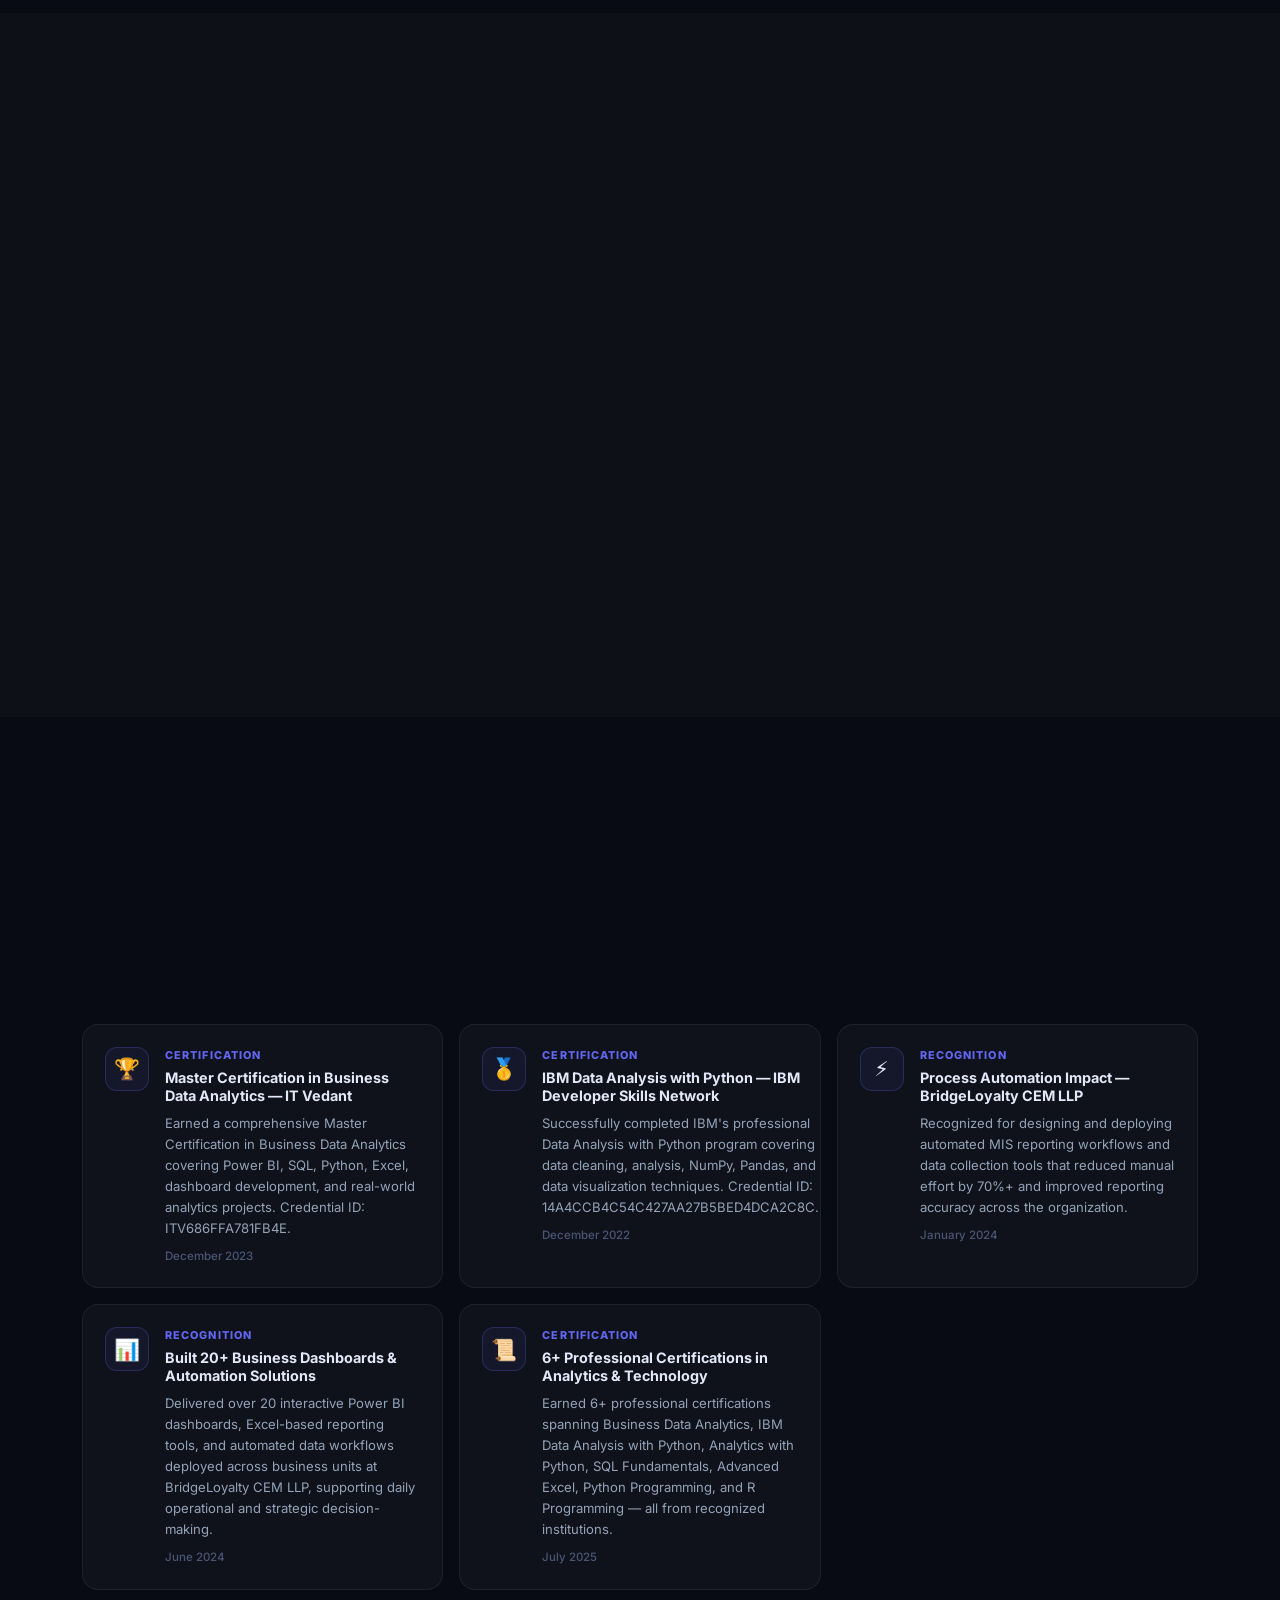
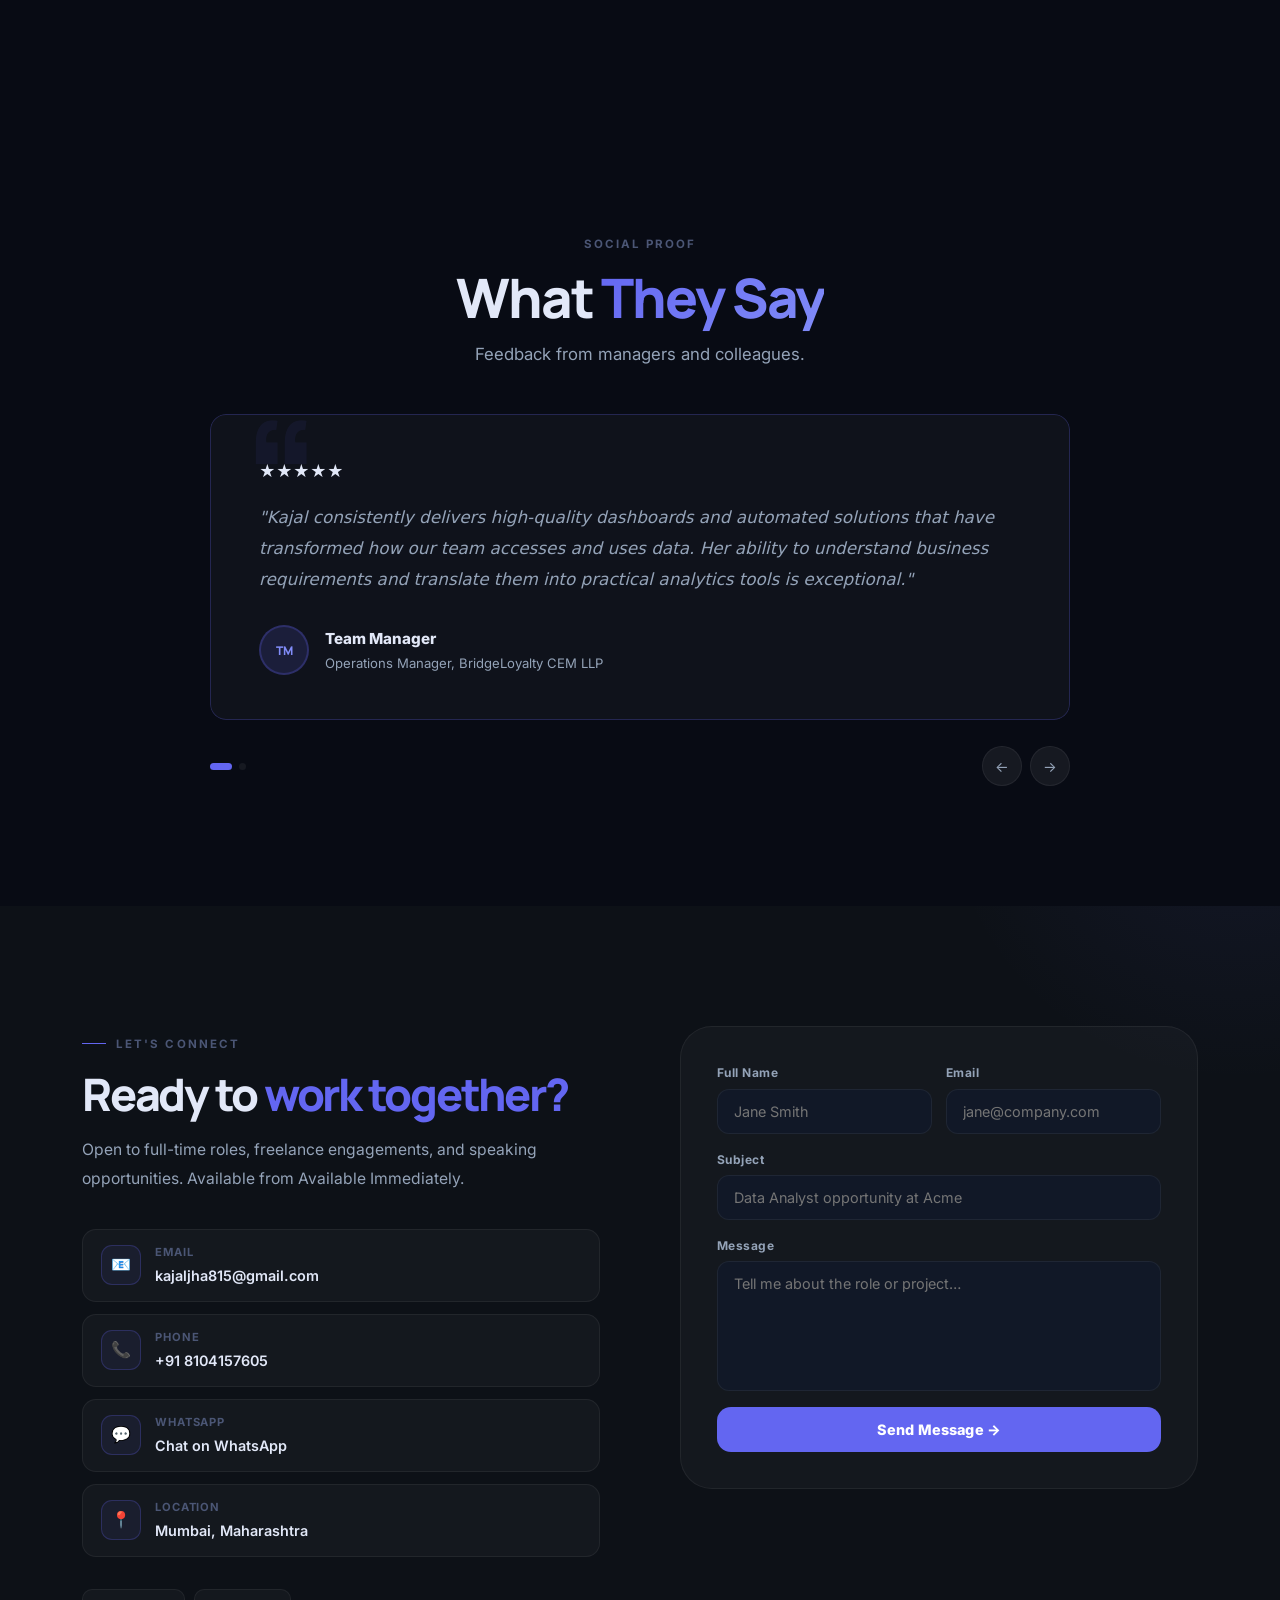
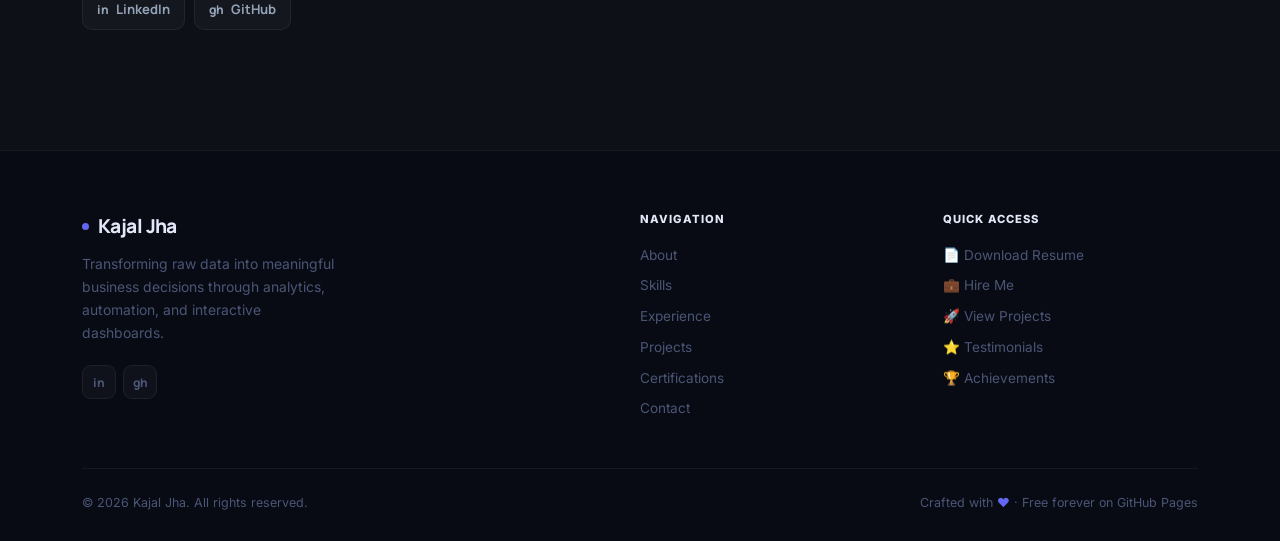
==== commit 1798731a: "Add files via upload" ====
--- a/index.html
+++ b/index.html
@@ -63,7 +63,6 @@
       <li><a href="#experience">Experience</a></li>
       <li><a href="#projects">Projects</a></li>
       <li><a href="#certifications">Certifications</a></li>
-      <li><a href="#blog">Blog</a></li>
       <li><a href="#contact">Contact</a></li>
     </ul>
     <div class="nav-right">
@@ -77,7 +76,7 @@
   <a href="#about">About</a><a href="#skills">Skills</a><a href="#experience">Experience</a>
   <a href="#projects">Projects</a><a href="#certifications">Certifications</a>
   <a href="#resume">Resume</a><a href="#achievements">Achievements</a>
-  <a href="#blog">Blog</a><a href="#testimonials">Testimonials</a><a href="#contact">Contact</a>
+  <a href="#testimonials">Testimonials</a><a href="#contact">Contact</a>
 </div>
 
 <!-- HERO -->
@@ -253,25 +252,6 @@
       <p class="sec-sub">Competitions, recognitions, and published work.</p>
     </div>
     <div class="ach-grid" id="ach-grid"></div>
-  </div>
-</section>
-
-<!-- BLOG -->
-<section id="blog" aria-label="Blog">
-  <div class="container">
-    <div class="reveal" style="margin-bottom:36px">
-      <div class="sec-label">Writing</div>
-      <h2 class="sec-heading">From the <span class="hl">Blog</span></h2>
-      <p class="sec-sub">Practical guides on Power BI, SQL, Excel, Python, and data strategy.</p>
-    </div>
-    <div class="blog-controls reveal d1">
-      <div class="blog-search-wrap" role="search">
-        <span aria-hidden="true">⌕</span>
-        <input type="search" id="blog-search-input" class="blog-search-input" placeholder="Search articles…" aria-label="Search blog">
-      </div>
-      <div class="blog-cats" id="blog-cat-filters" role="group"></div>
-    </div>
-    <div class="blog-grid" id="blog-grid" aria-live="polite"></div>
   </div>
 </section>
 
@@ -356,7 +336,7 @@
         <nav class="footer-links">
           <a href="#about">About</a><a href="#skills">Skills</a>
           <a href="#experience">Experience</a><a href="#projects">Projects</a>
-          <a href="#certifications">Certifications</a><a href="#blog">Blog</a><a href="#contact">Contact</a>
+          <a href="#certifications">Certifications</a><a href="#contact">Contact</a>
         </nav>
       </div>
       <div>
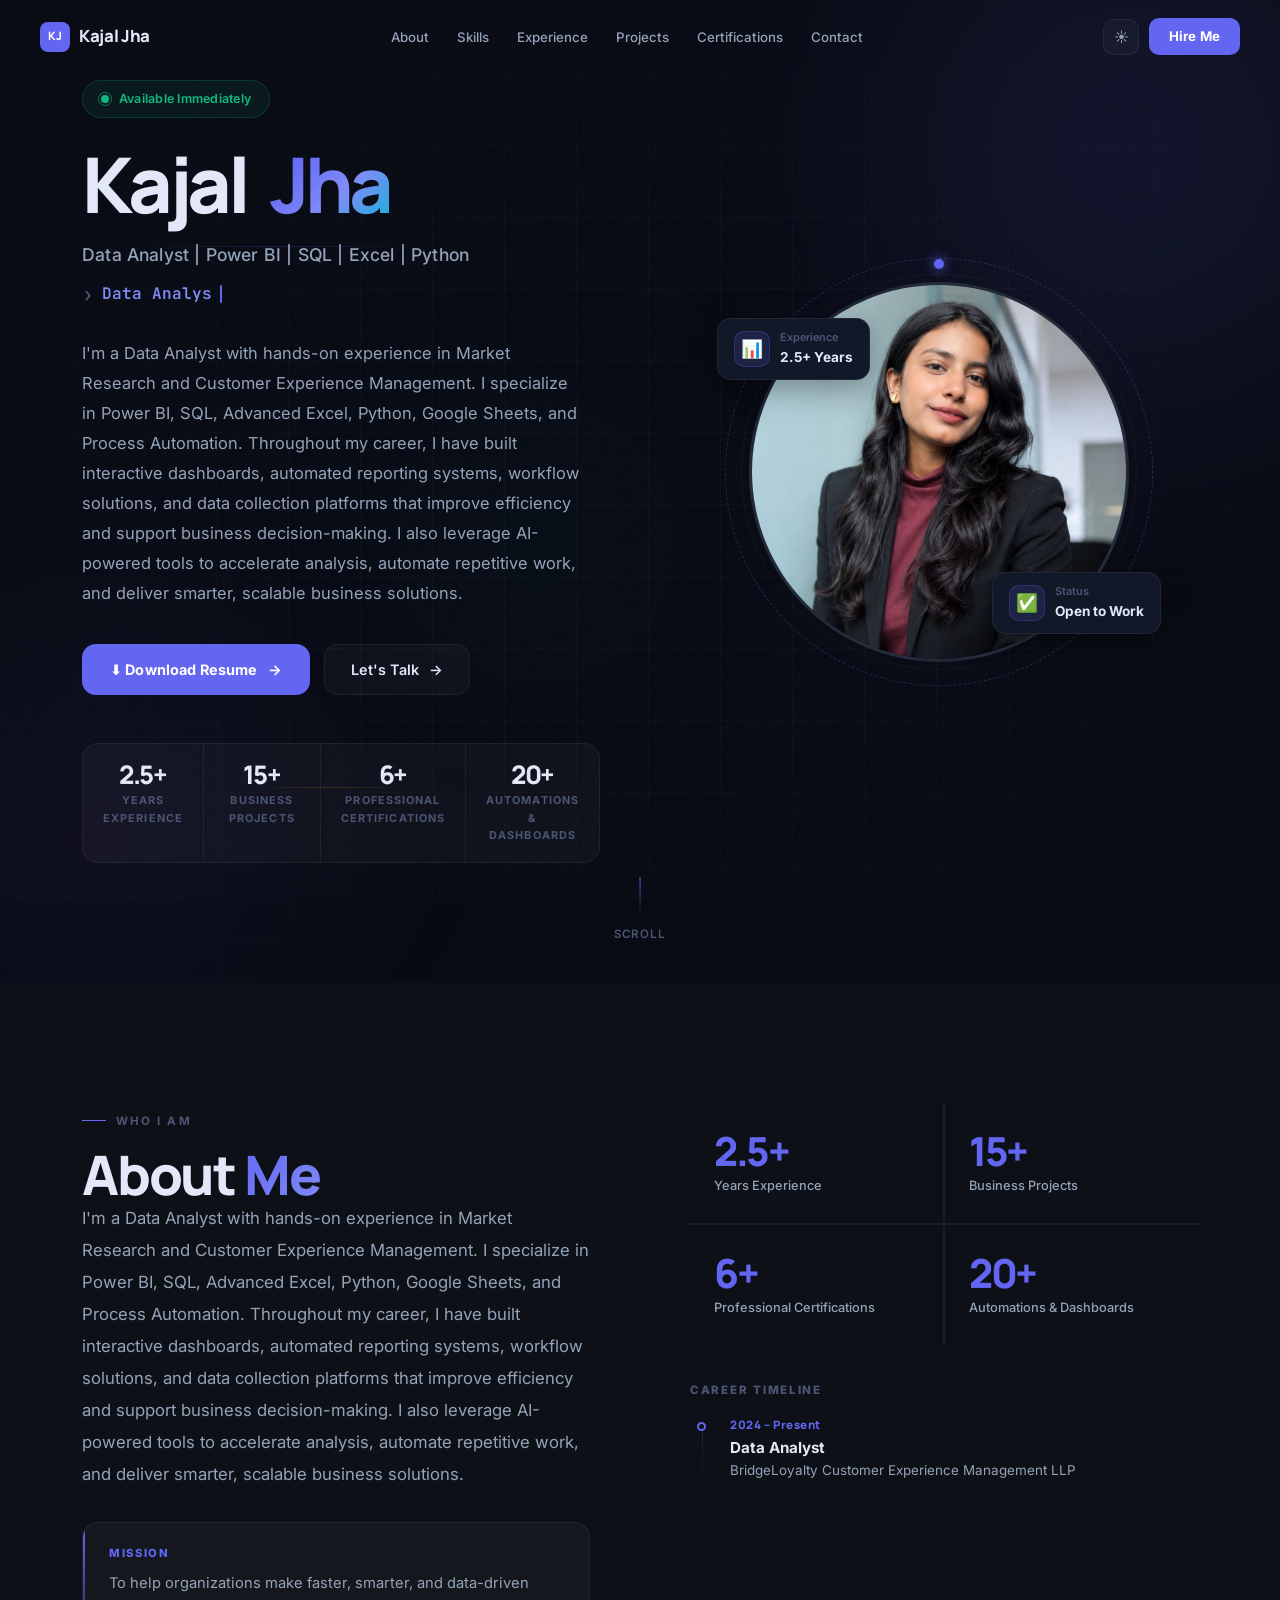
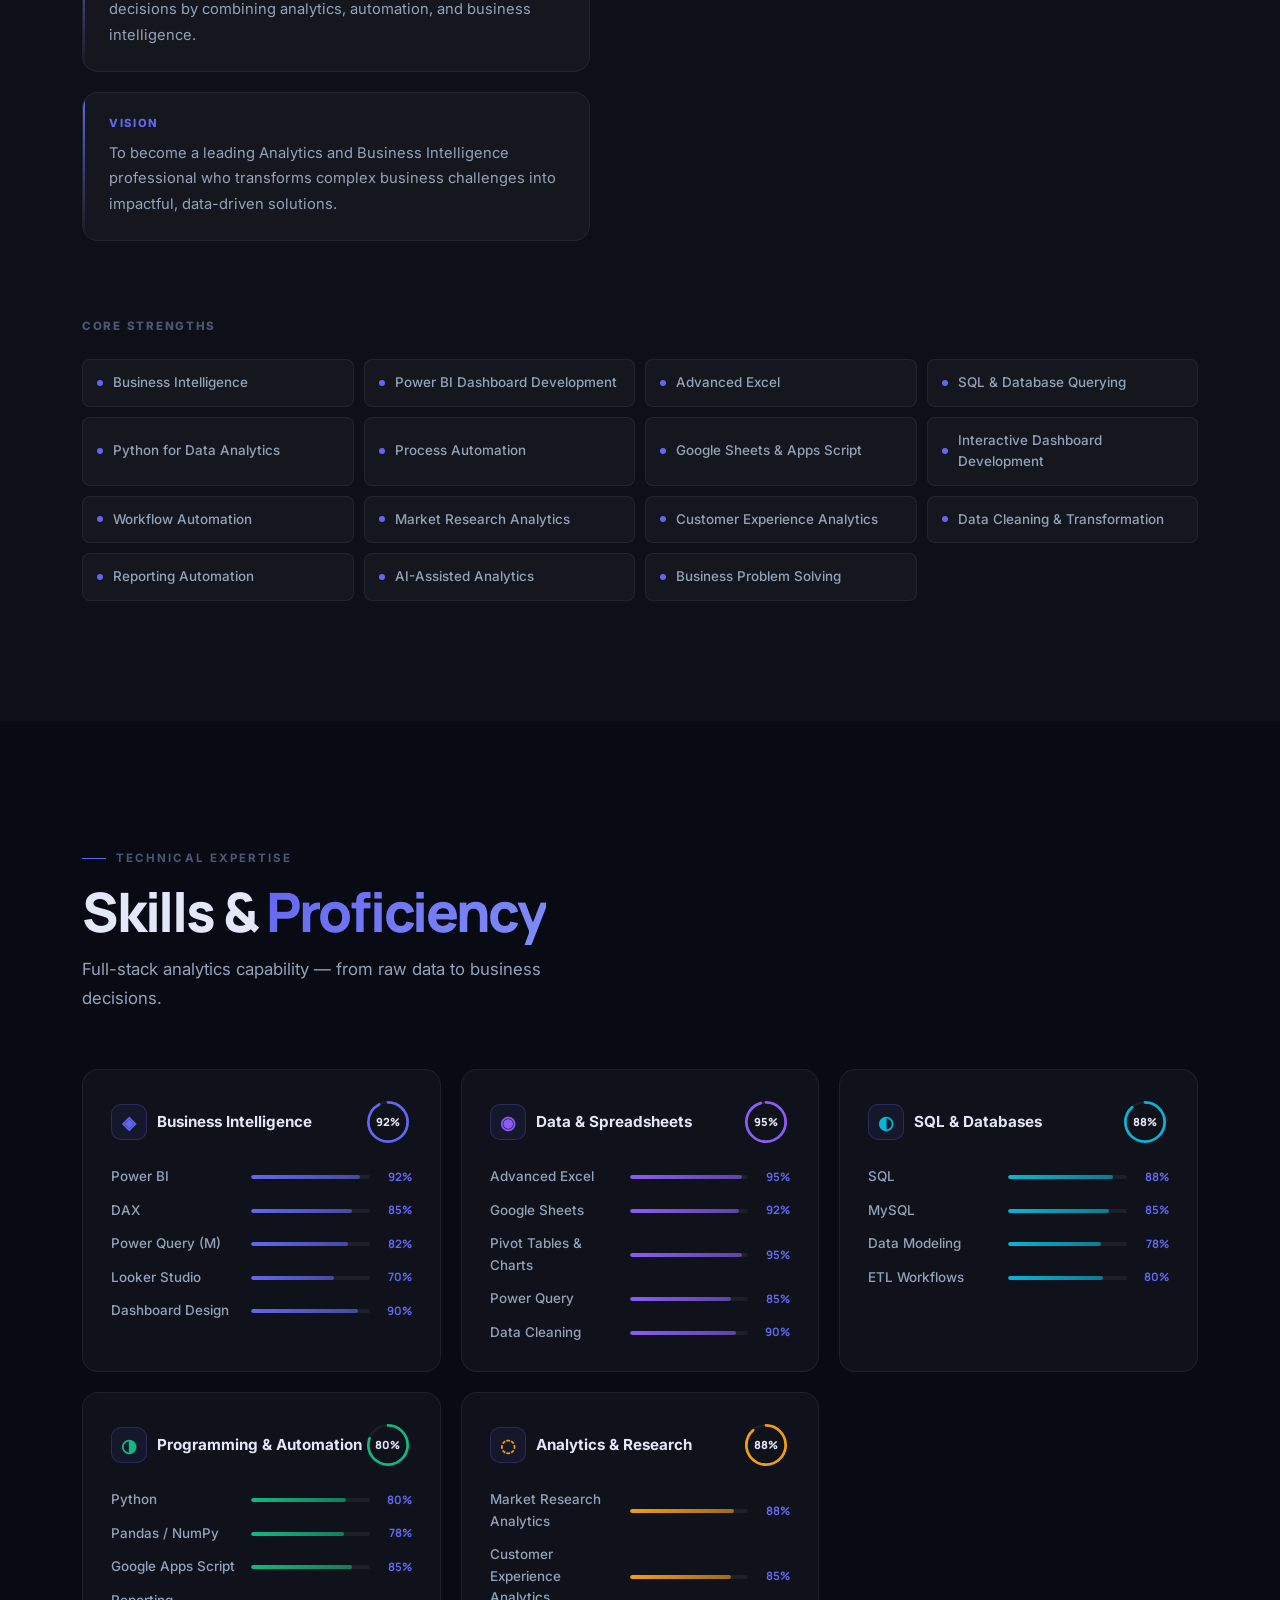
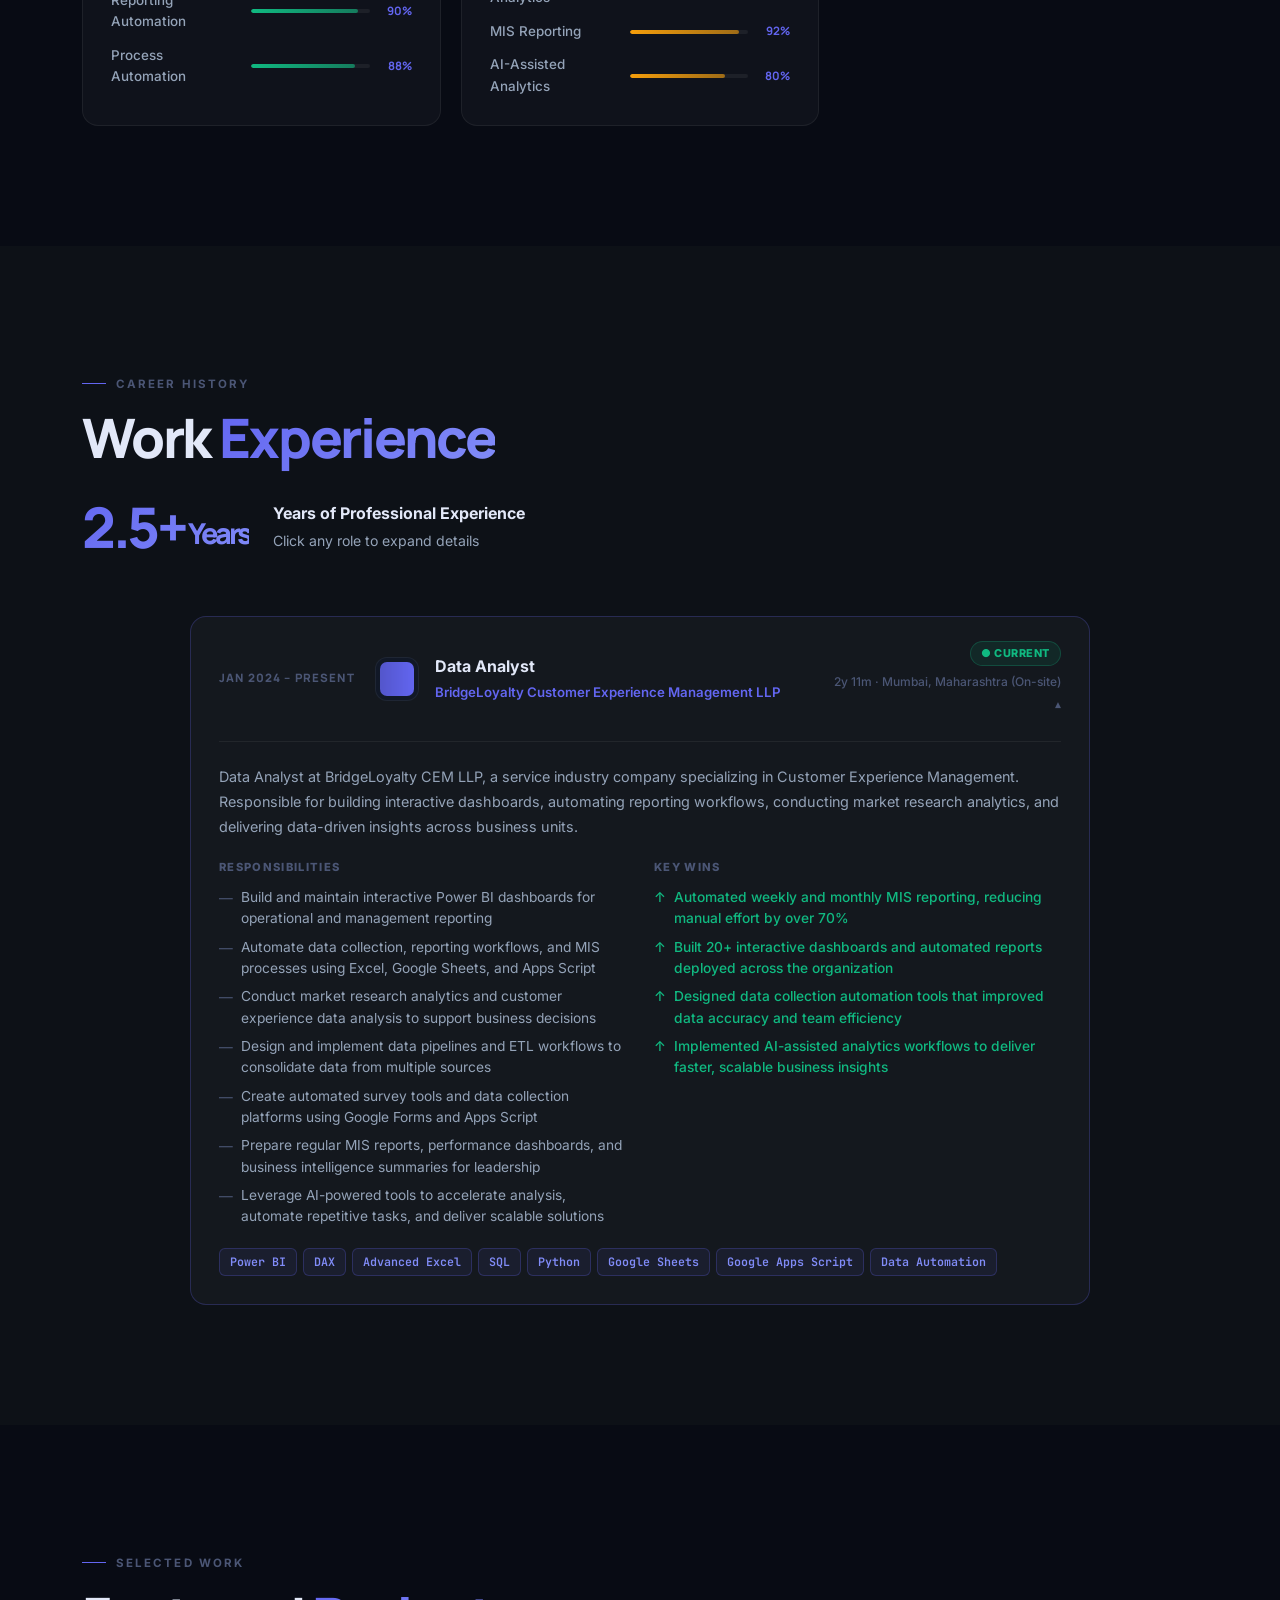
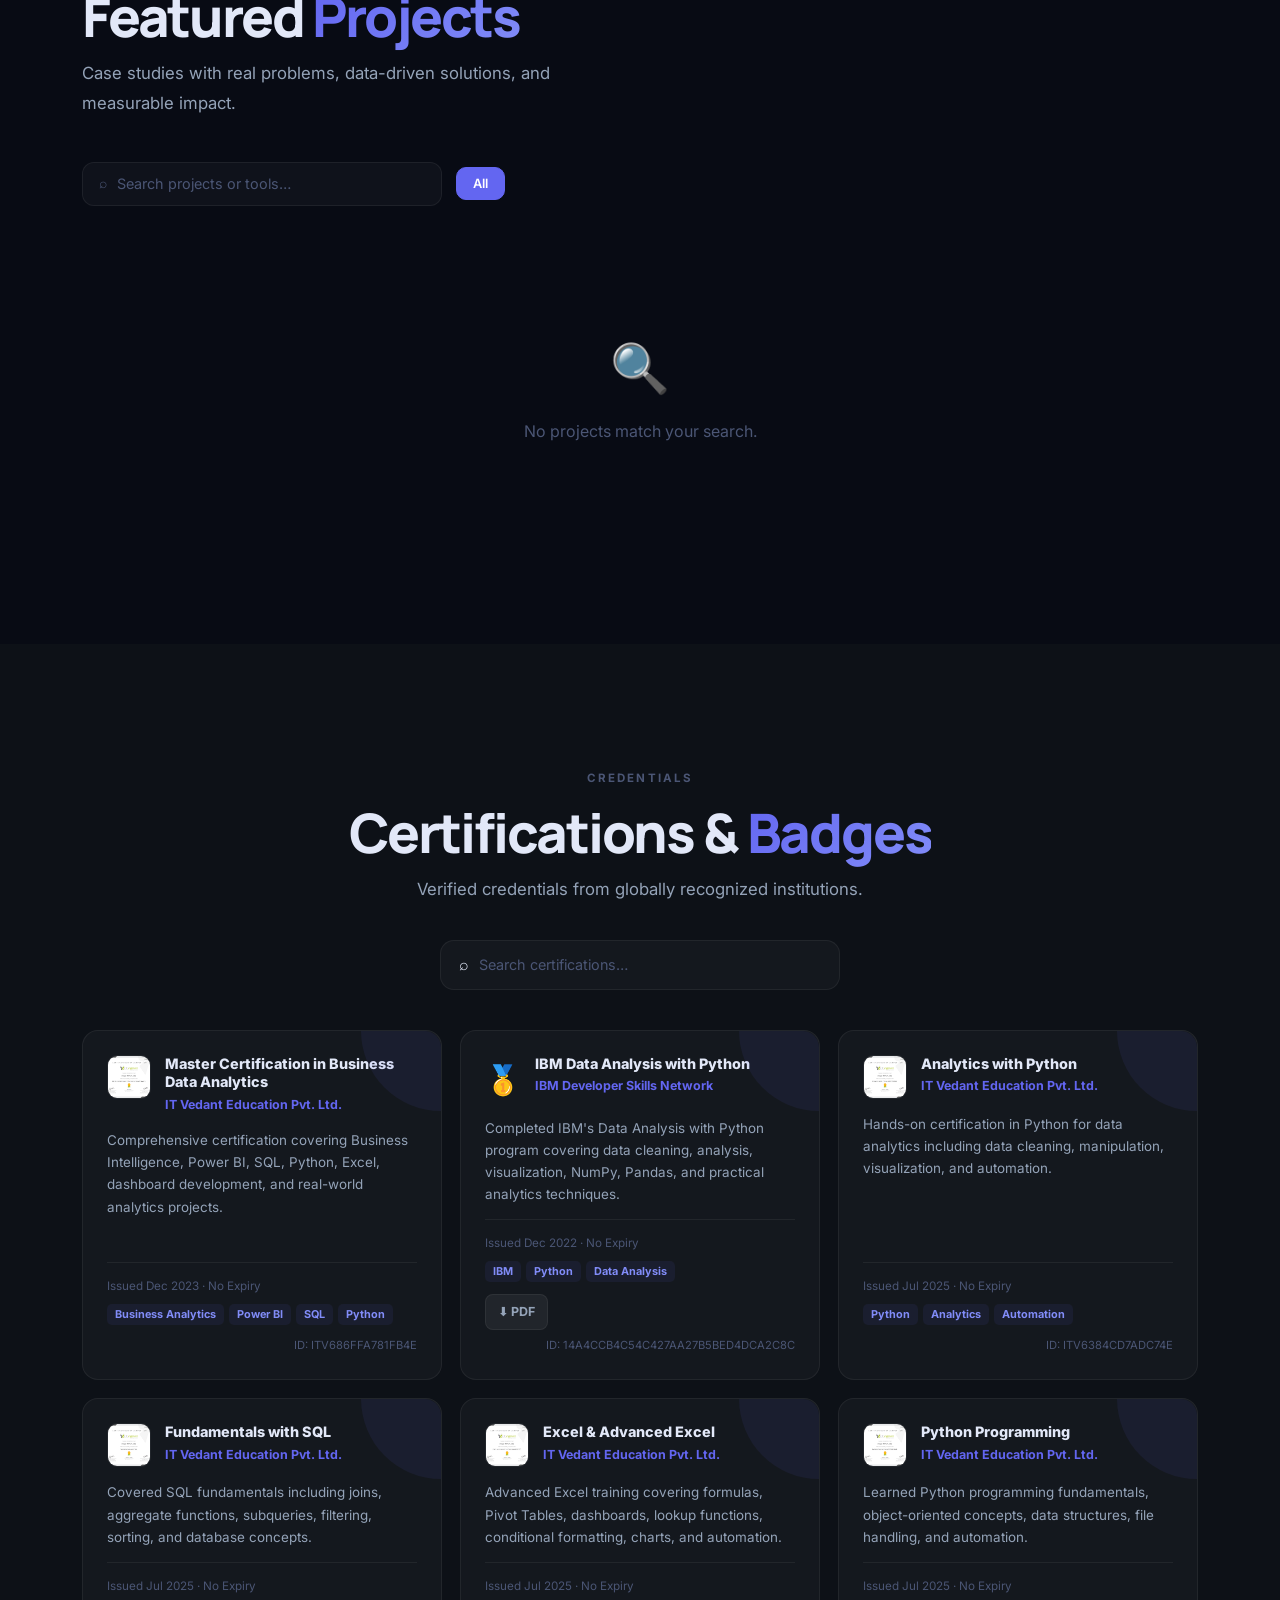
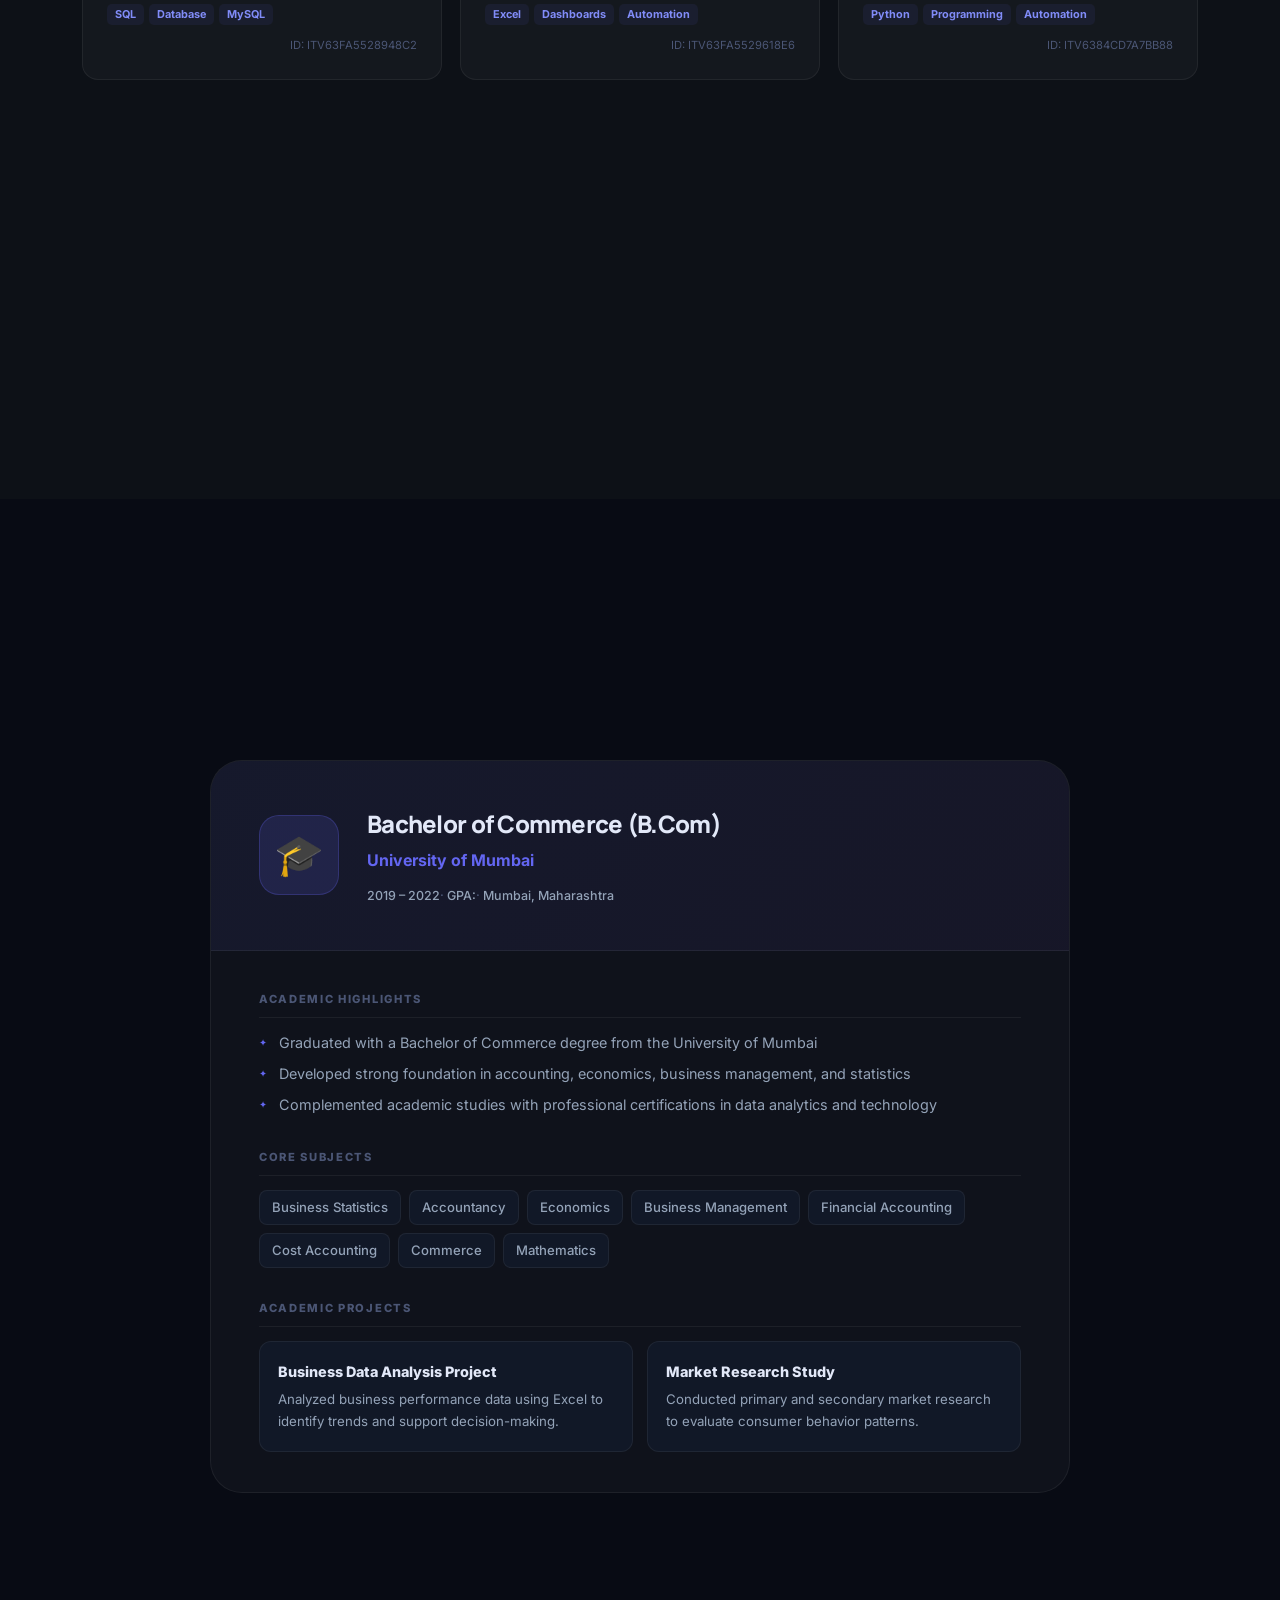
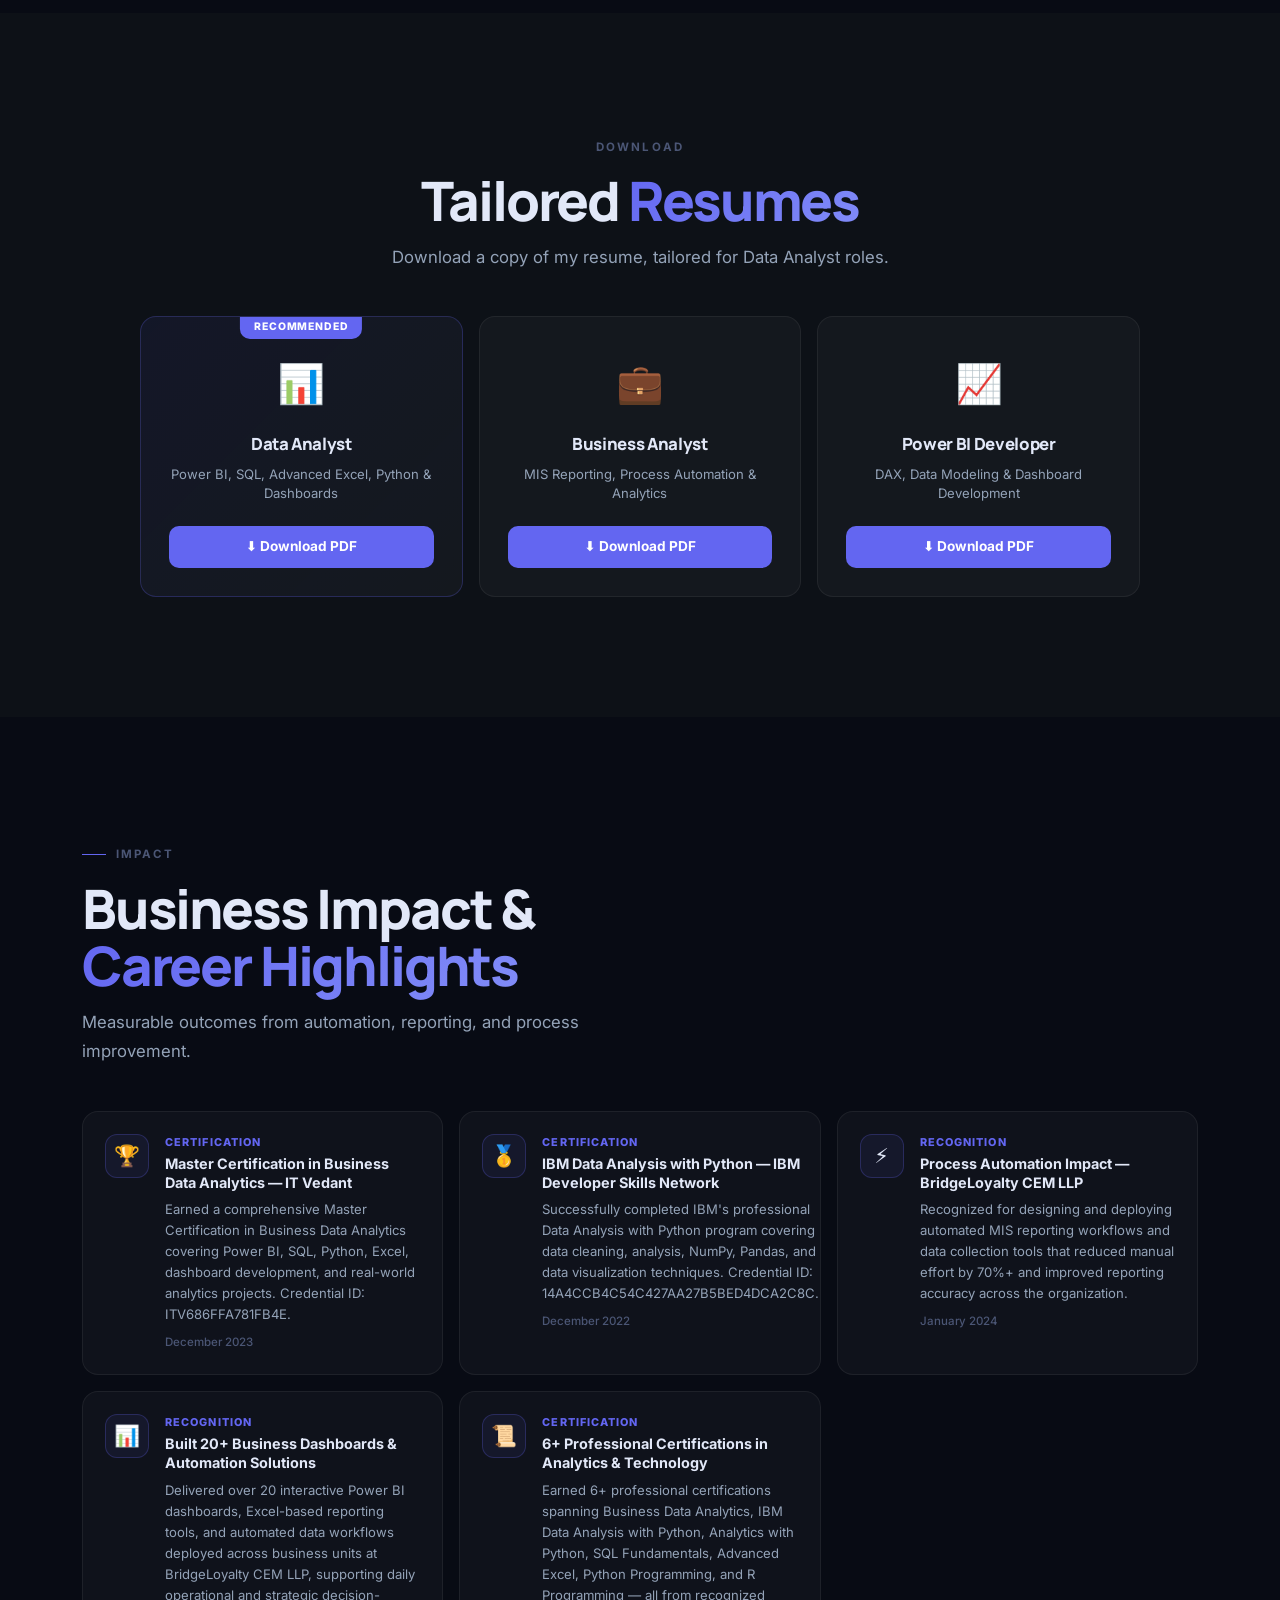
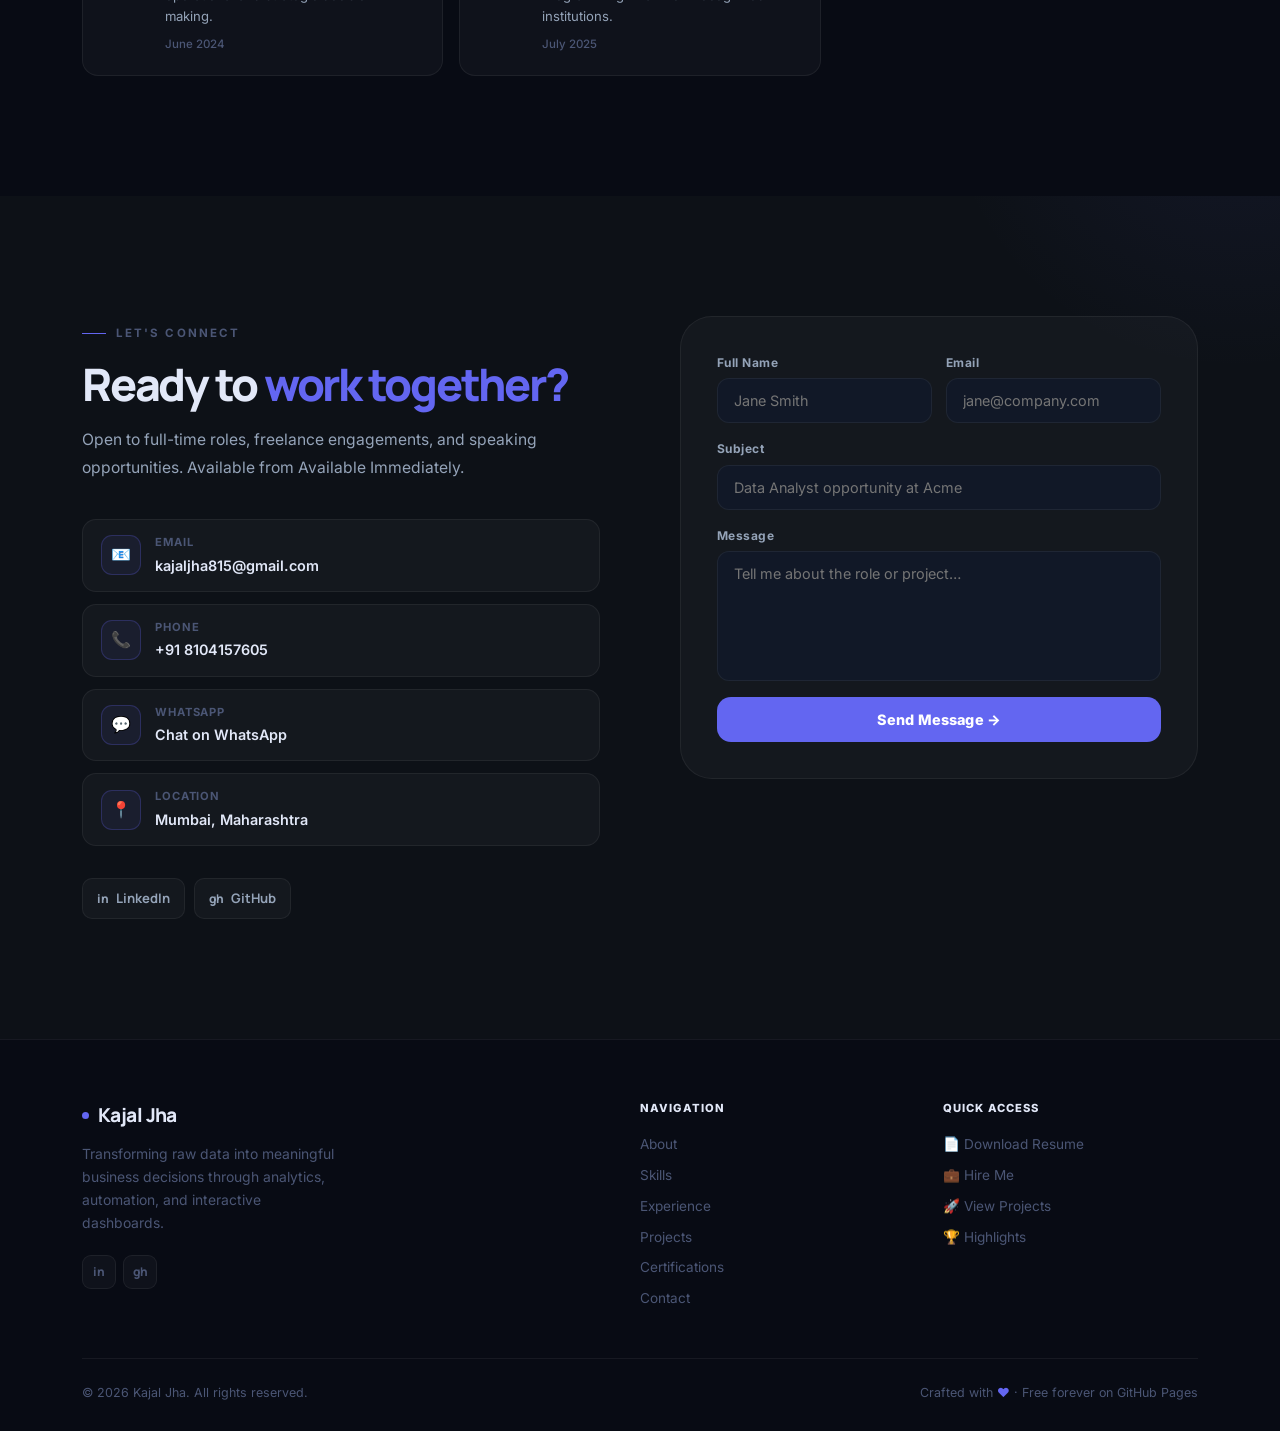
==== commit 59b108a9: "Add files via upload" ====
--- a/index.html
+++ b/index.html
@@ -38,7 +38,7 @@
   <link rel="stylesheet" href="css/style.css">
   <!-- Structured Data -->
   <script type="application/ld+json">
-  {"@context":"https://schema.org","@type":"Person","name":"Kajal Jha","jobTitle":"Data Analyst","description":"Data Analyst specializing in Power BI, SQL, Advanced Excel, Python, Business Intelligence, and Process Automation.","url":"https://kajalljhaa.github.io/","email":"kajaljha815@gmail.com","address":{"@type":"PostalAddress","addressLocality":"Mumbai","addressRegion":"Maharashtra","addressCountry":"IN"},"sameAs":["https://linkedin.com/in/kajaljha","https://github.com/kajalljhaa"],"knowsAbout":["Power BI","SQL","Advanced Excel","Python","Business Intelligence","Data Analytics","Process Automation","Google Sheets","Apps Script"]}
+  {"@context":"https://schema.org","@type":"Person","name":"Kajal Jha","jobTitle":"Data Analyst","description":"Data Analyst specializing in Power BI, SQL, Advanced Excel, Python, Business Intelligence, and Process Automation.","url":"https://kajalljhaa.github.io/","email":"kajaljha815@gmail.com","address":{"@type":"PostalAddress","addressLocality":"Mumbai","addressRegion":"Maharashtra","addressCountry":"IN"},"sameAs":["https://linkedin.com/in/kajal-jhaa","https://github.com/kajalljhaa"],"knowsAbout":["Power BI","SQL","Advanced Excel","Python","Business Intelligence","Data Analytics","Process Automation","Google Sheets","Apps Script"]}
   </script>
 </head>
 <body>
@@ -75,8 +75,8 @@
 <div class="mob-nav" id="mob-nav" role="menu">
   <a href="#about">About</a><a href="#skills">Skills</a><a href="#experience">Experience</a>
   <a href="#projects">Projects</a><a href="#certifications">Certifications</a>
-  <a href="#resume">Resume</a><a href="#achievements">Achievements</a>
-  <a href="#testimonials">Testimonials</a><a href="#contact">Contact</a>
+  <a href="#resume">Resume</a><a href="#highlights">Highlights</a>
+  <a href="#contact">Contact</a>
 </div>
 
 <!-- HERO -->
@@ -137,8 +137,10 @@
         <div class="sec-label">Who I Am</div>
         <h2 class="sec-heading">About <span class="hl">Me</span></h2>
         <p class="about-text" id="about-bio">Loading…</p>
-        <div class="about-callout"><div class="callout-label">Mission</div><p class="callout-text" id="about-mission">Loading…</p></div>
-        <div class="about-callout"><div class="callout-label">Vision</div><p class="callout-text" id="about-vision">Loading…</p></div>
+        <div class="mission-vision-row">
+          <div class="about-callout"><div class="callout-label">Mission</div><p class="callout-text" id="about-mission">Loading…</p></div>
+          <div class="about-callout"><div class="callout-label">Vision</div><p class="callout-text" id="about-vision">Loading…</p></div>
+        </div>
       </div>
       <div class="reveal d2">
         <div class="stat-block" id="stat-block"></div>
@@ -243,36 +245,15 @@
   </div>
 </section>
 
-<!-- ACHIEVEMENTS -->
-<section id="achievements" aria-label="Achievements">
+<!-- BUSINESS IMPACT & CAREER HIGHLIGHTS -->
+<section id="highlights" aria-label="Business Impact and Career Highlights">
   <div class="container">
     <div class="reveal" style="margin-bottom:44px">
-      <div class="sec-label">Recognition</div>
-      <h2 class="sec-heading">Achievements &amp; <span class="hl">Awards</span></h2>
-      <p class="sec-sub">Competitions, recognitions, and published work.</p>
+      <div class="sec-label">Impact</div>
+      <h2 class="sec-heading">Business Impact &amp;<br><span class="hl">Career Highlights</span></h2>
+      <p class="sec-sub">Measurable outcomes from automation, reporting, and process improvement.</p>
     </div>
     <div class="ach-grid" id="ach-grid"></div>
-  </div>
-</section>
-
-<!-- TESTIMONIALS -->
-<section id="testimonials" aria-label="Testimonials">
-  <div class="container">
-    <div class="reveal" style="text-align:center;margin-bottom:44px">
-      <div class="sec-label center">Social Proof</div>
-      <h2 class="sec-heading">What <span class="hl">They Say</span></h2>
-      <p class="sec-sub" style="margin:14px auto 0">Feedback from managers and colleagues.</p>
-    </div>
-    <div class="test-wrap reveal">
-      <div class="test-track" aria-live="polite"><div class="test-slides" id="test-slides"></div></div>
-      <div class="test-nav">
-        <div class="test-dots" id="test-dots" role="group" aria-label="Slide navigation"></div>
-        <div class="test-arrows">
-          <button class="test-arrow" id="test-prev" aria-label="Previous">←</button>
-          <button class="test-arrow" id="test-next" aria-label="Next">→</button>
-        </div>
-      </div>
-    </div>
   </div>
 </section>
 
@@ -345,8 +326,7 @@
           <a href="#resume">📄 Download Resume</a>
           <a href="#contact">💼 Hire Me</a>
           <a href="#projects">🚀 View Projects</a>
-          <a href="#testimonials">⭐ Testimonials</a>
-          <a href="#achievements">🏆 Achievements</a>
+          <a href="#highlights">🏆 Highlights</a>
         </nav>
       </div>
     </div>
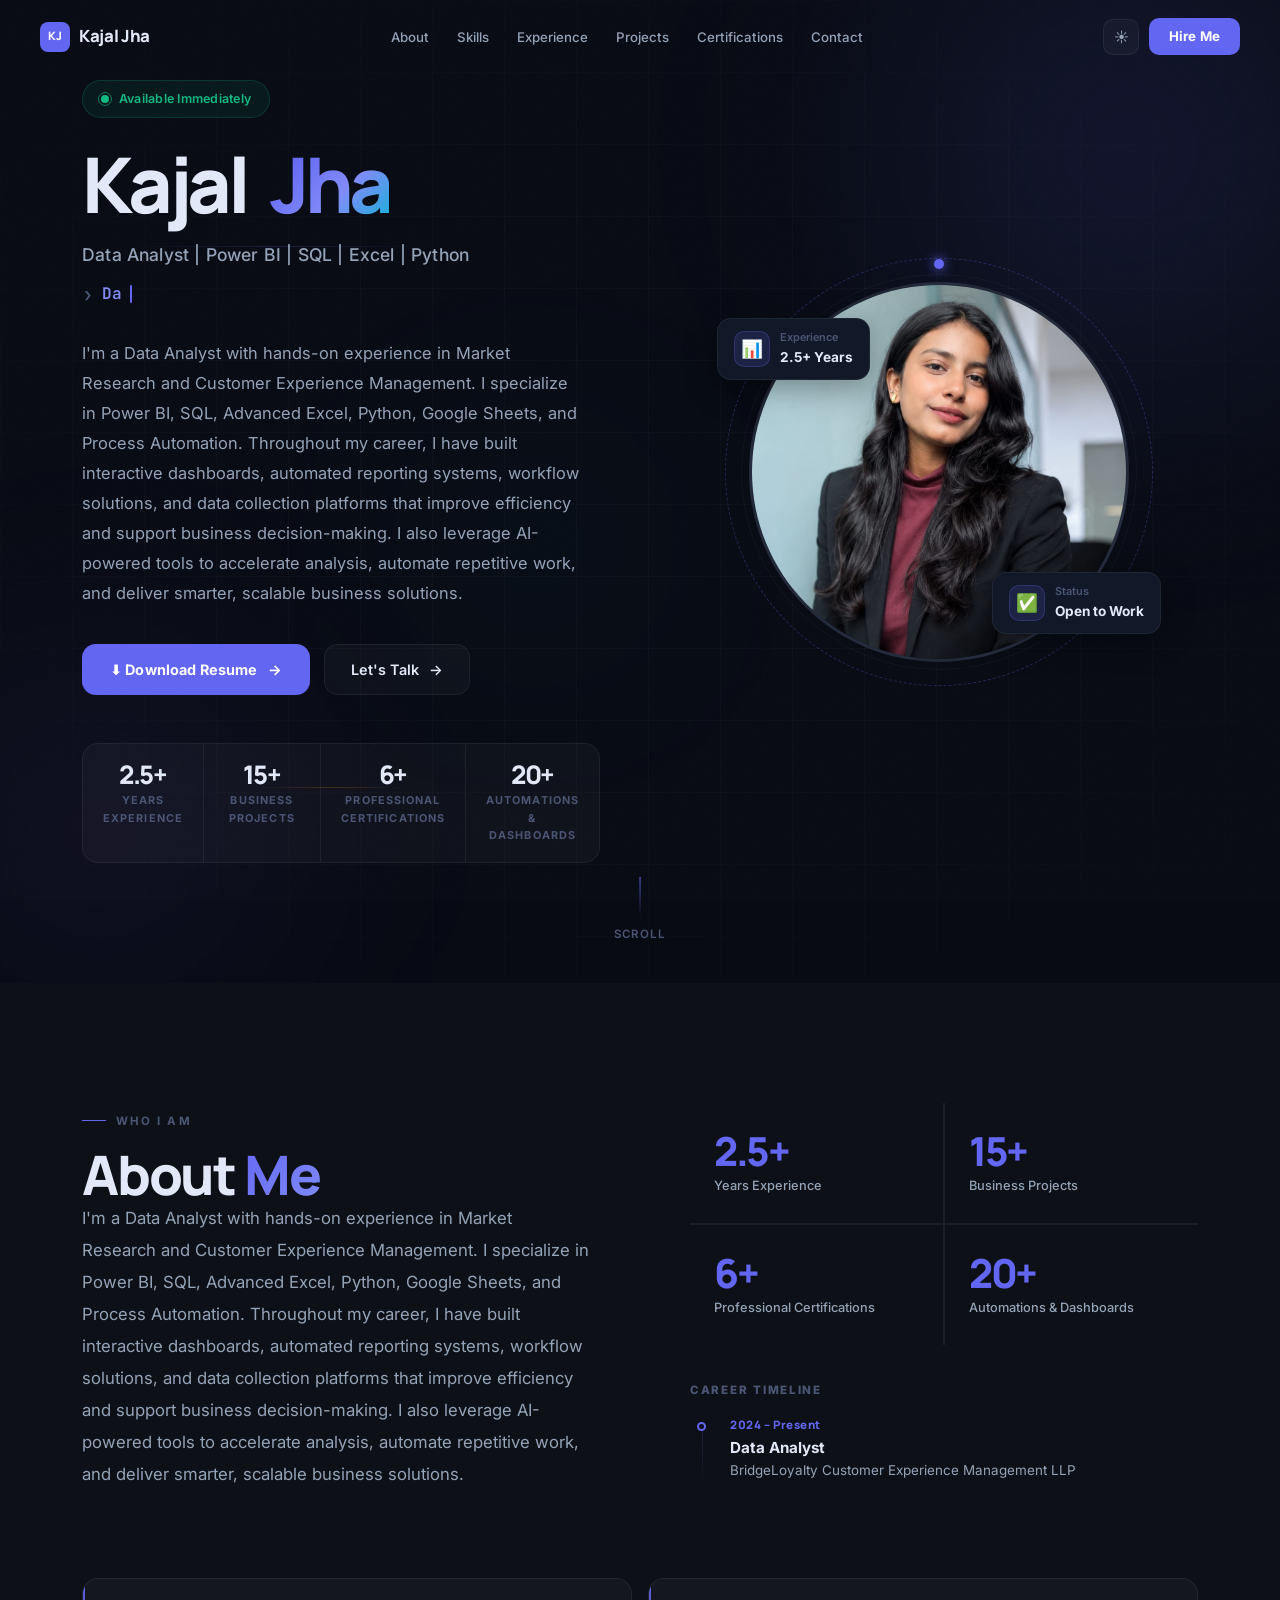
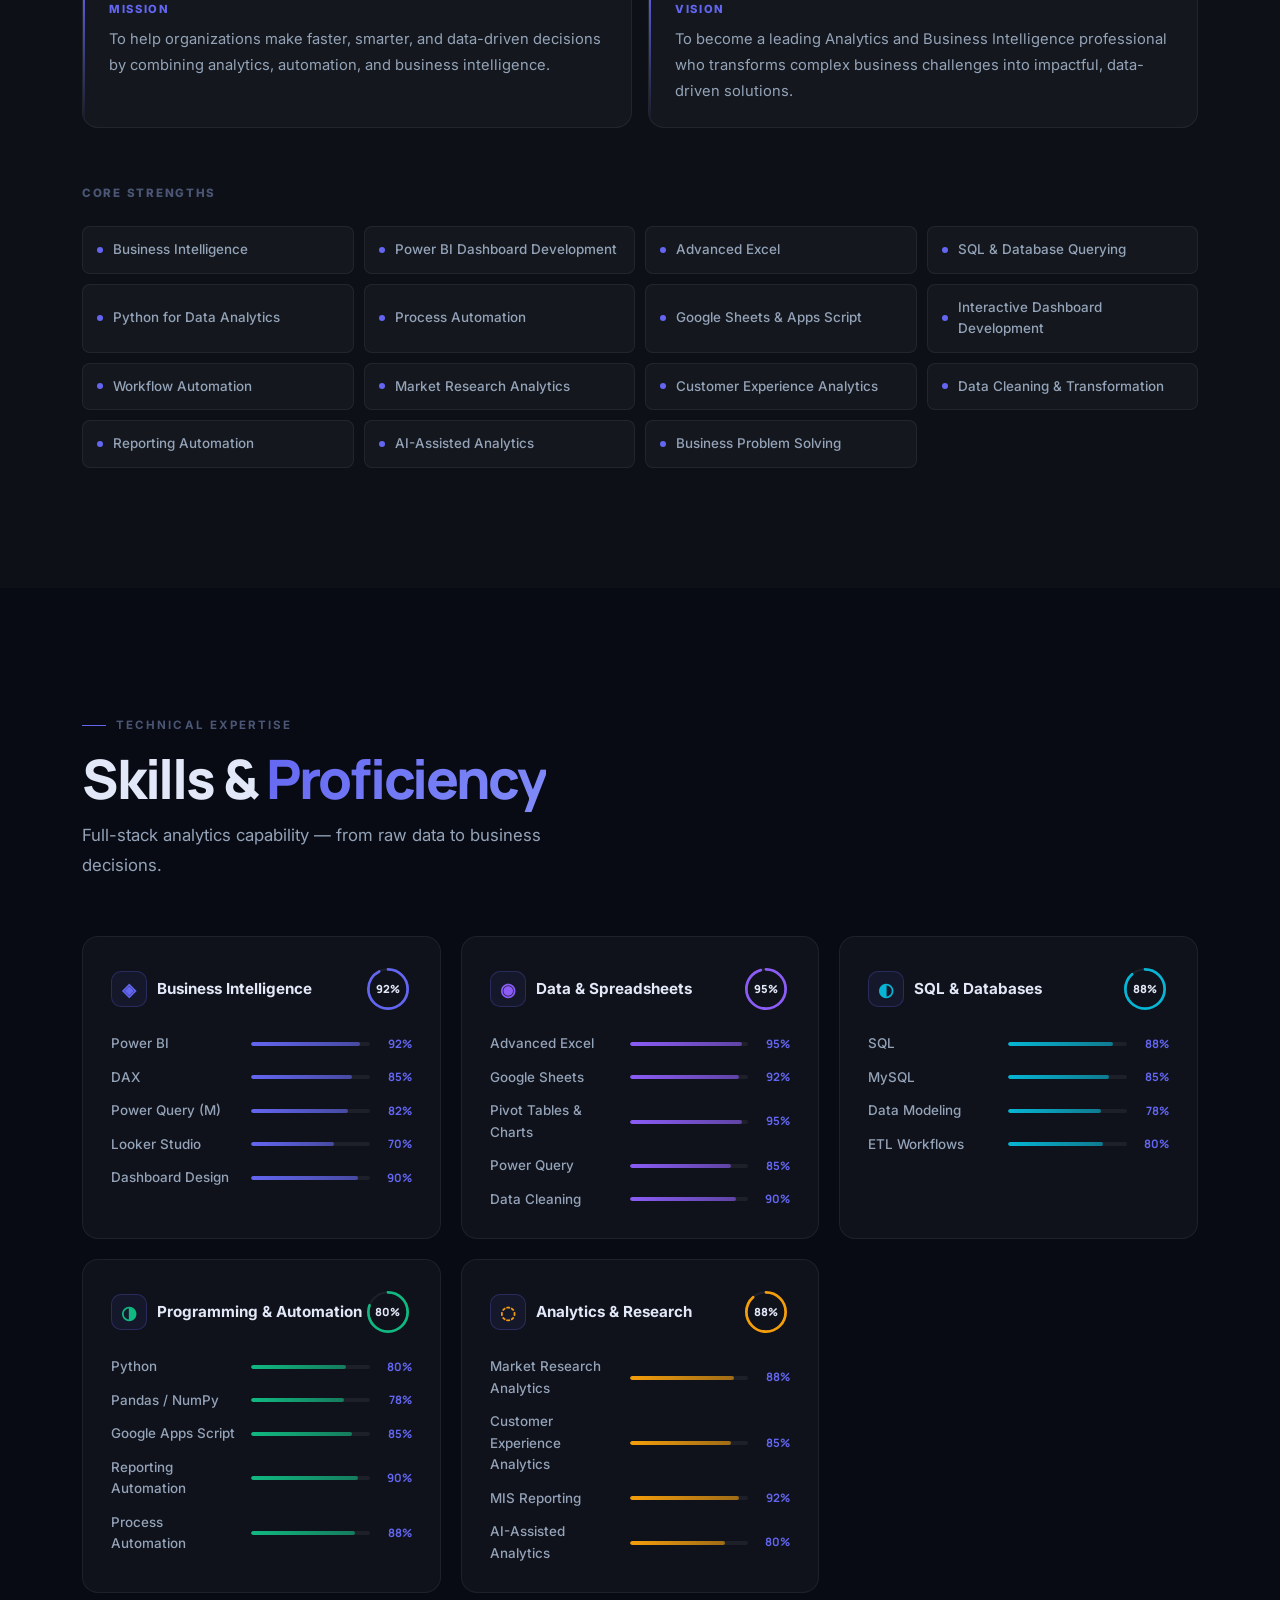
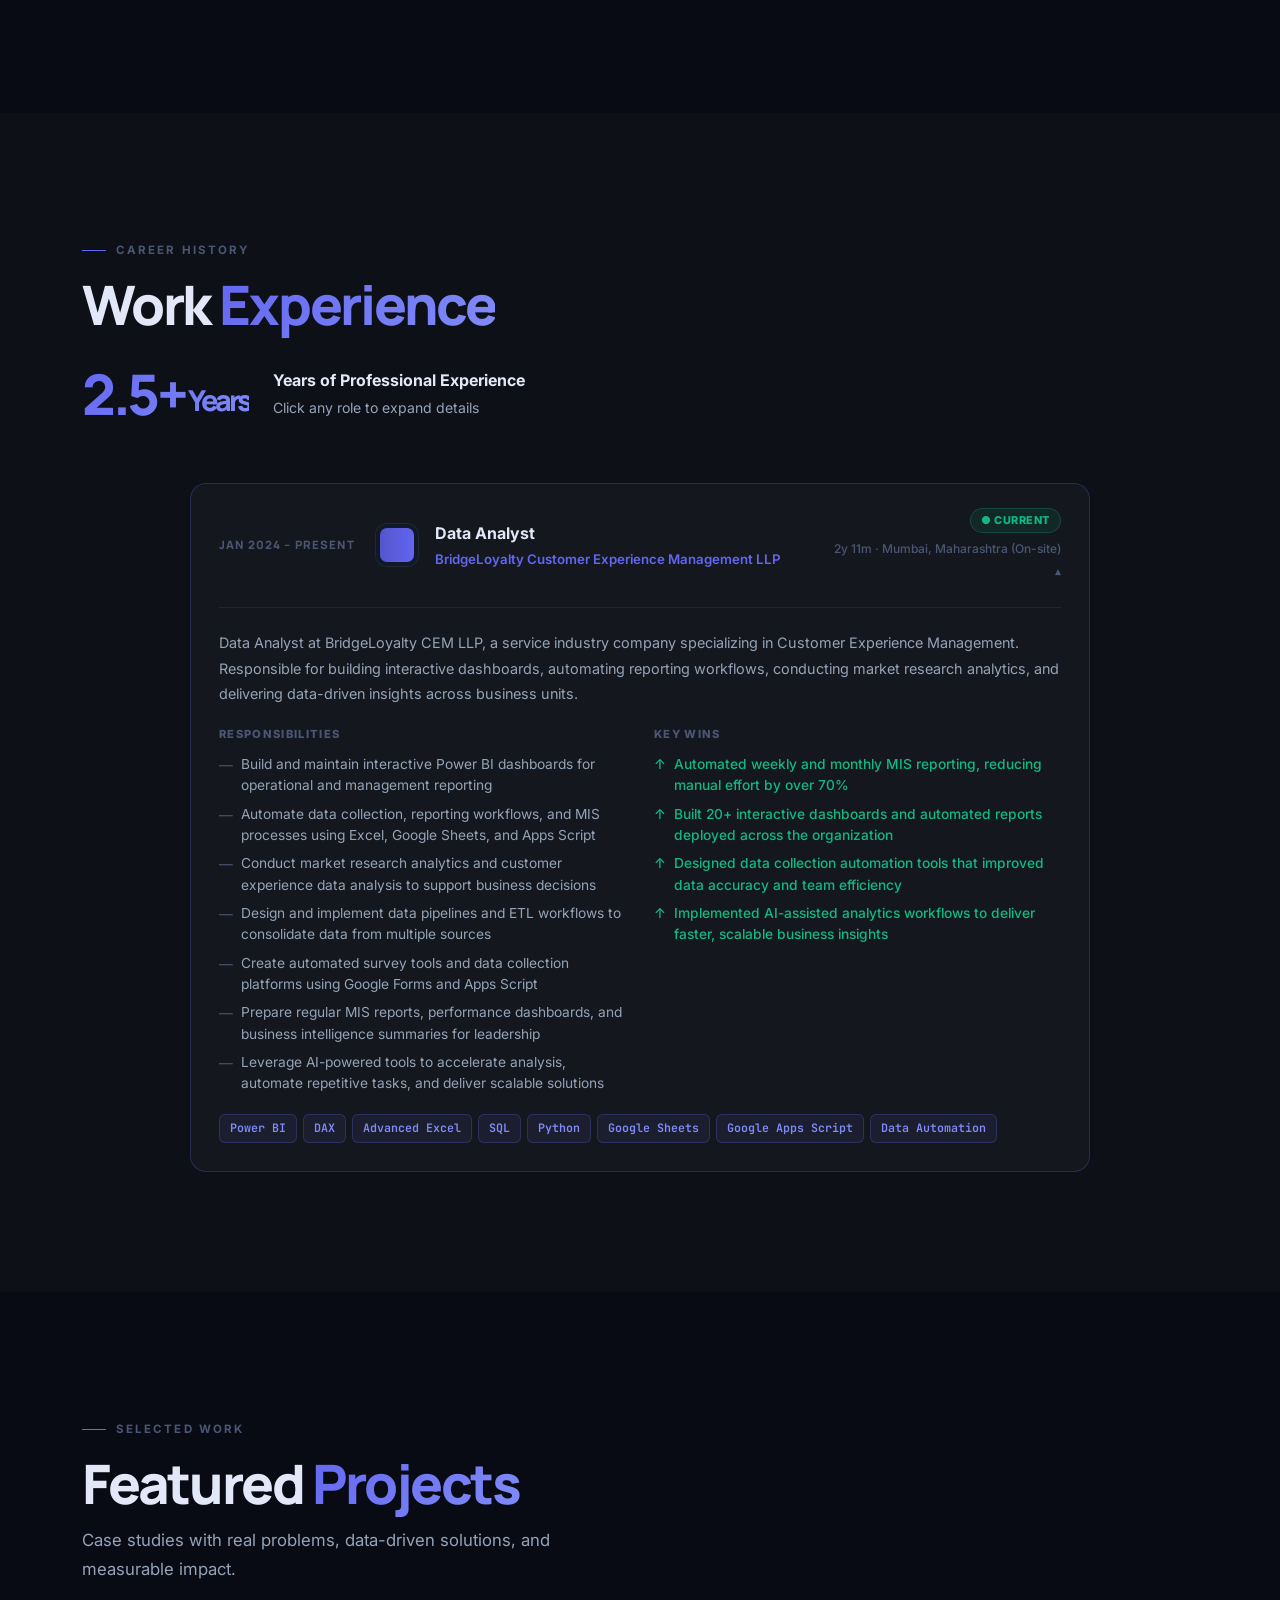
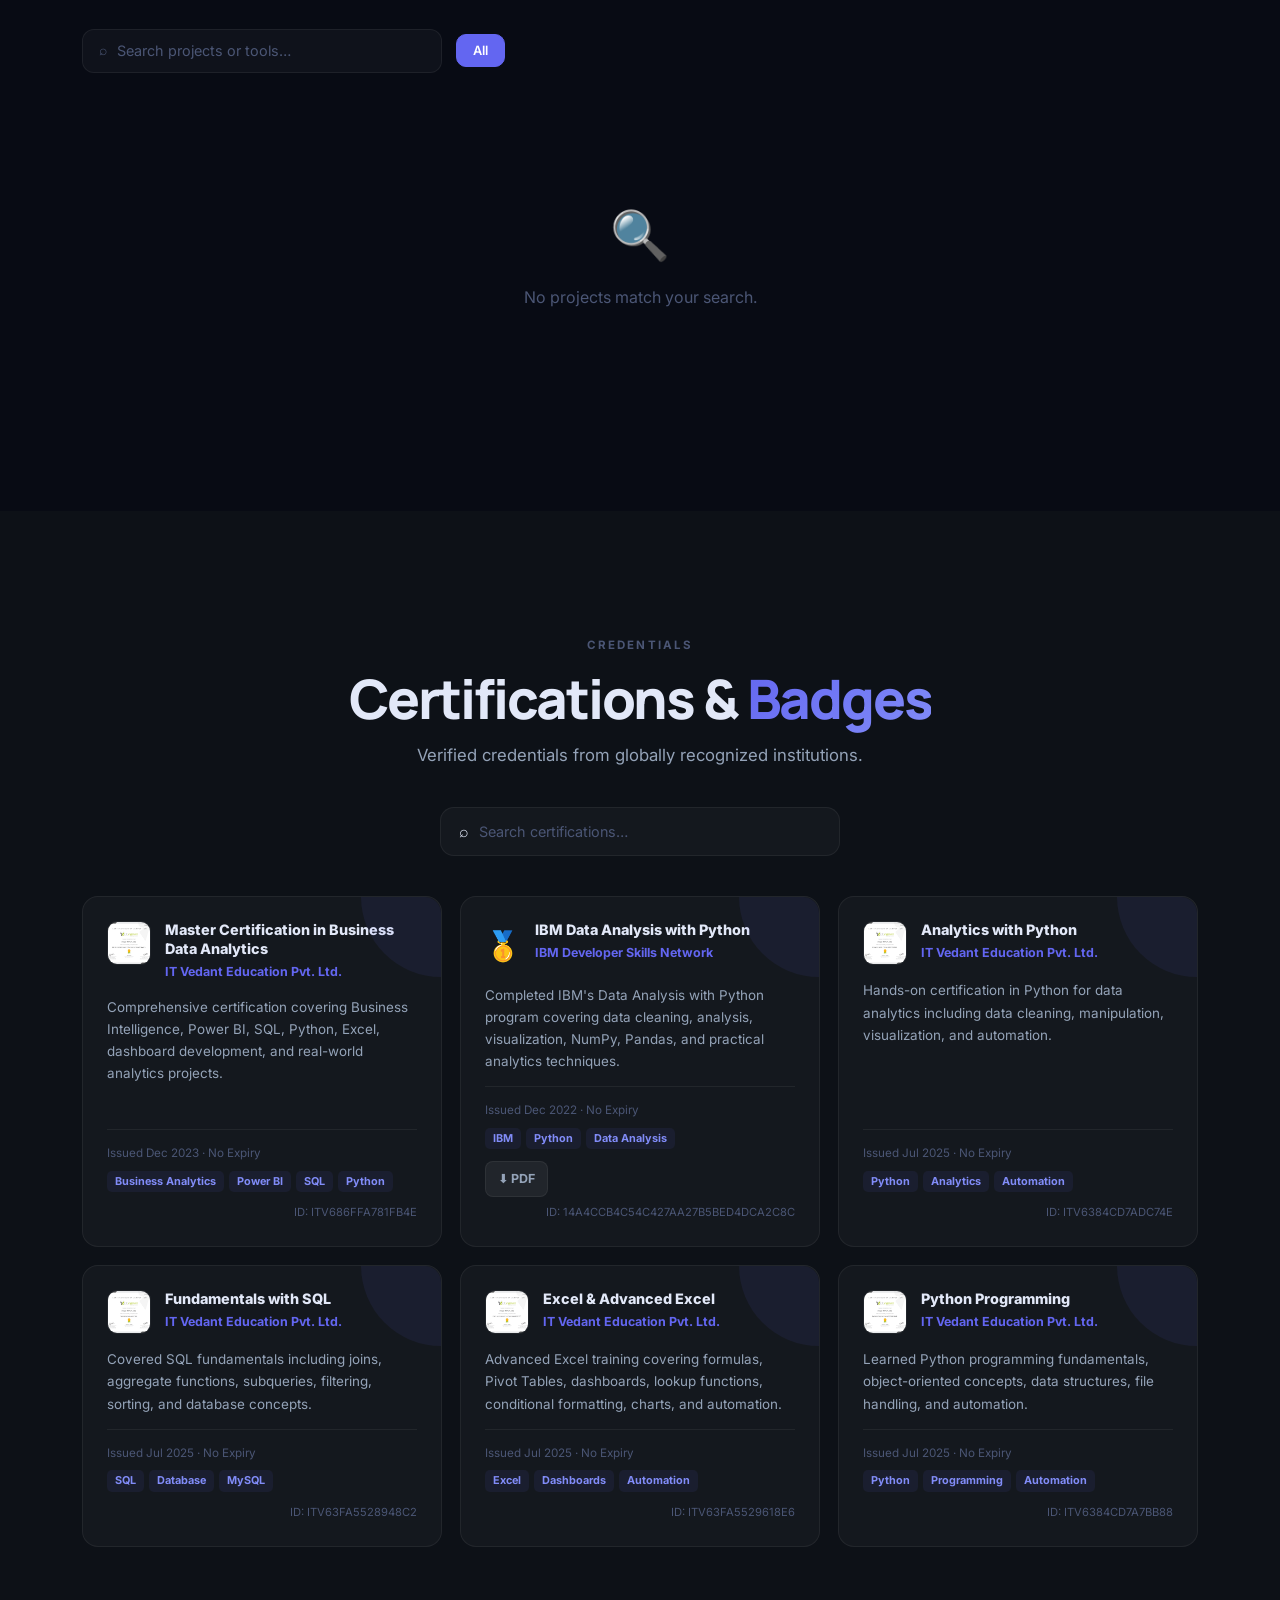
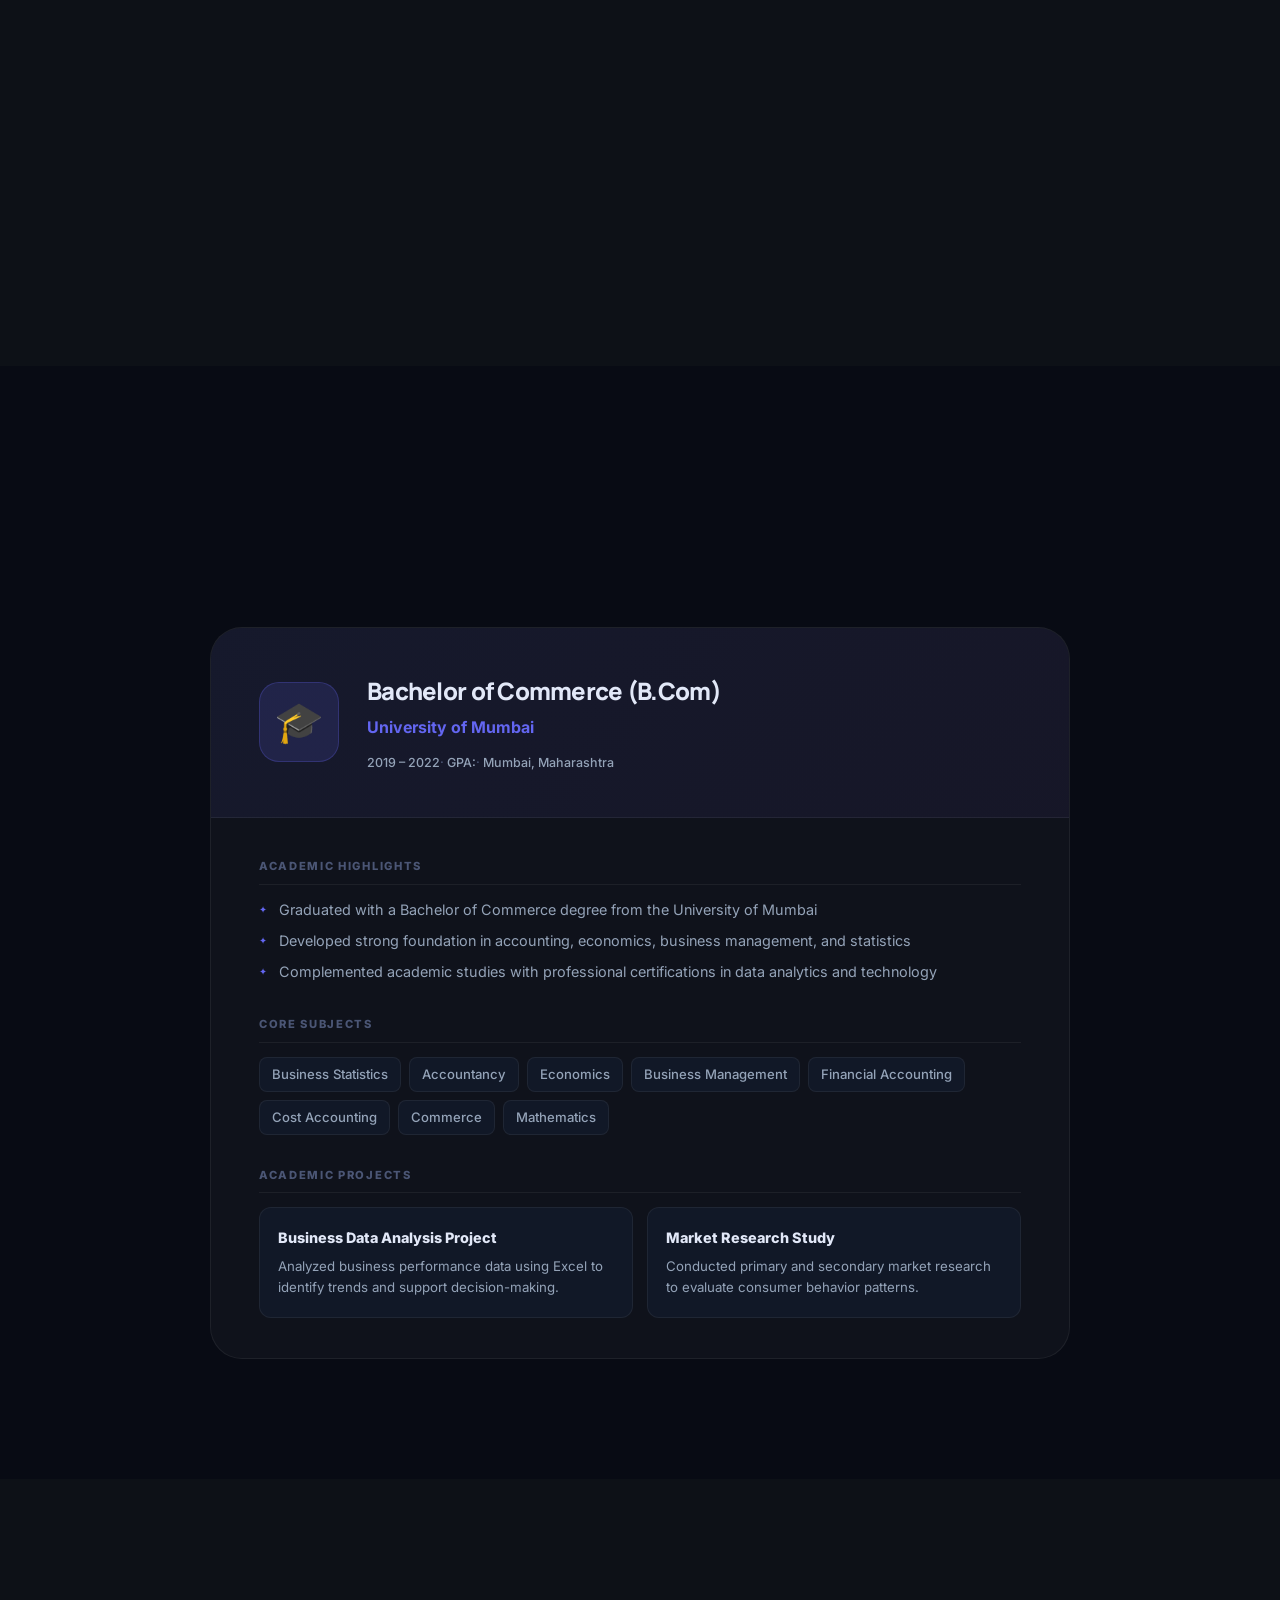
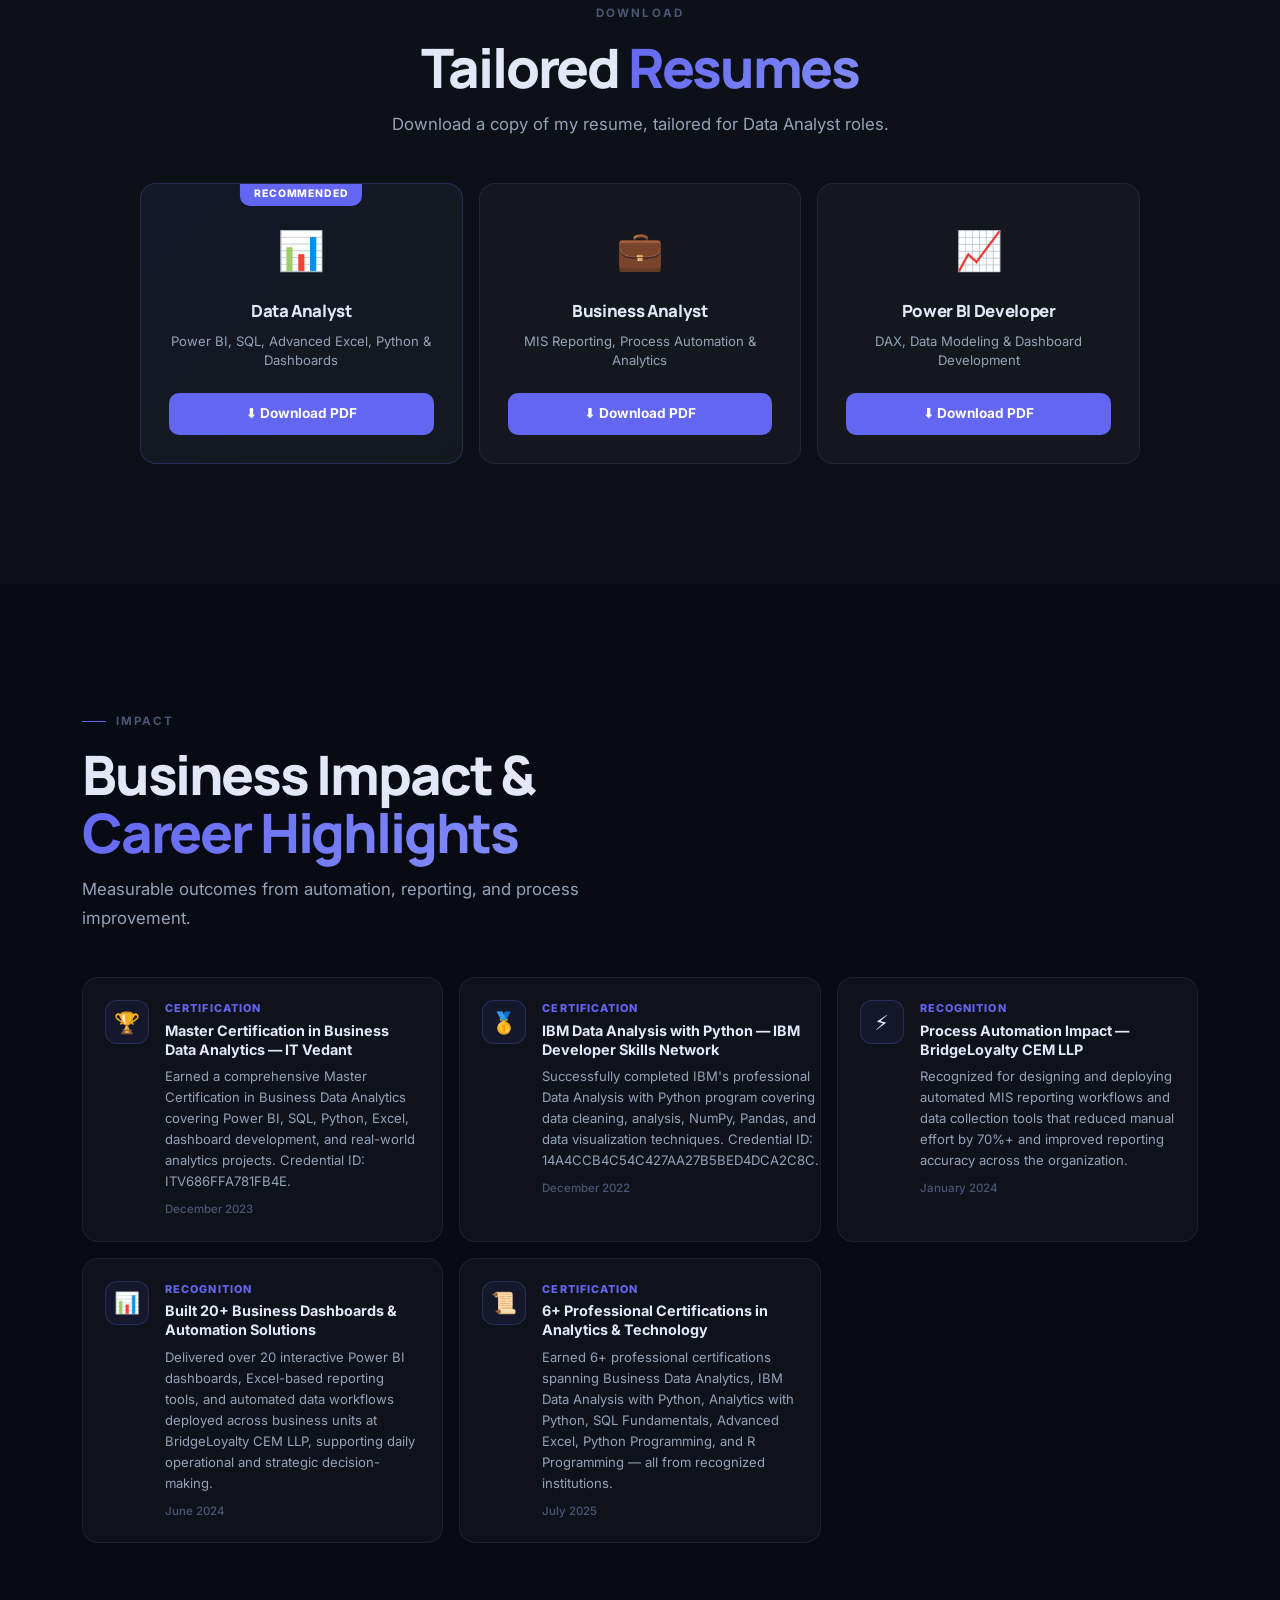
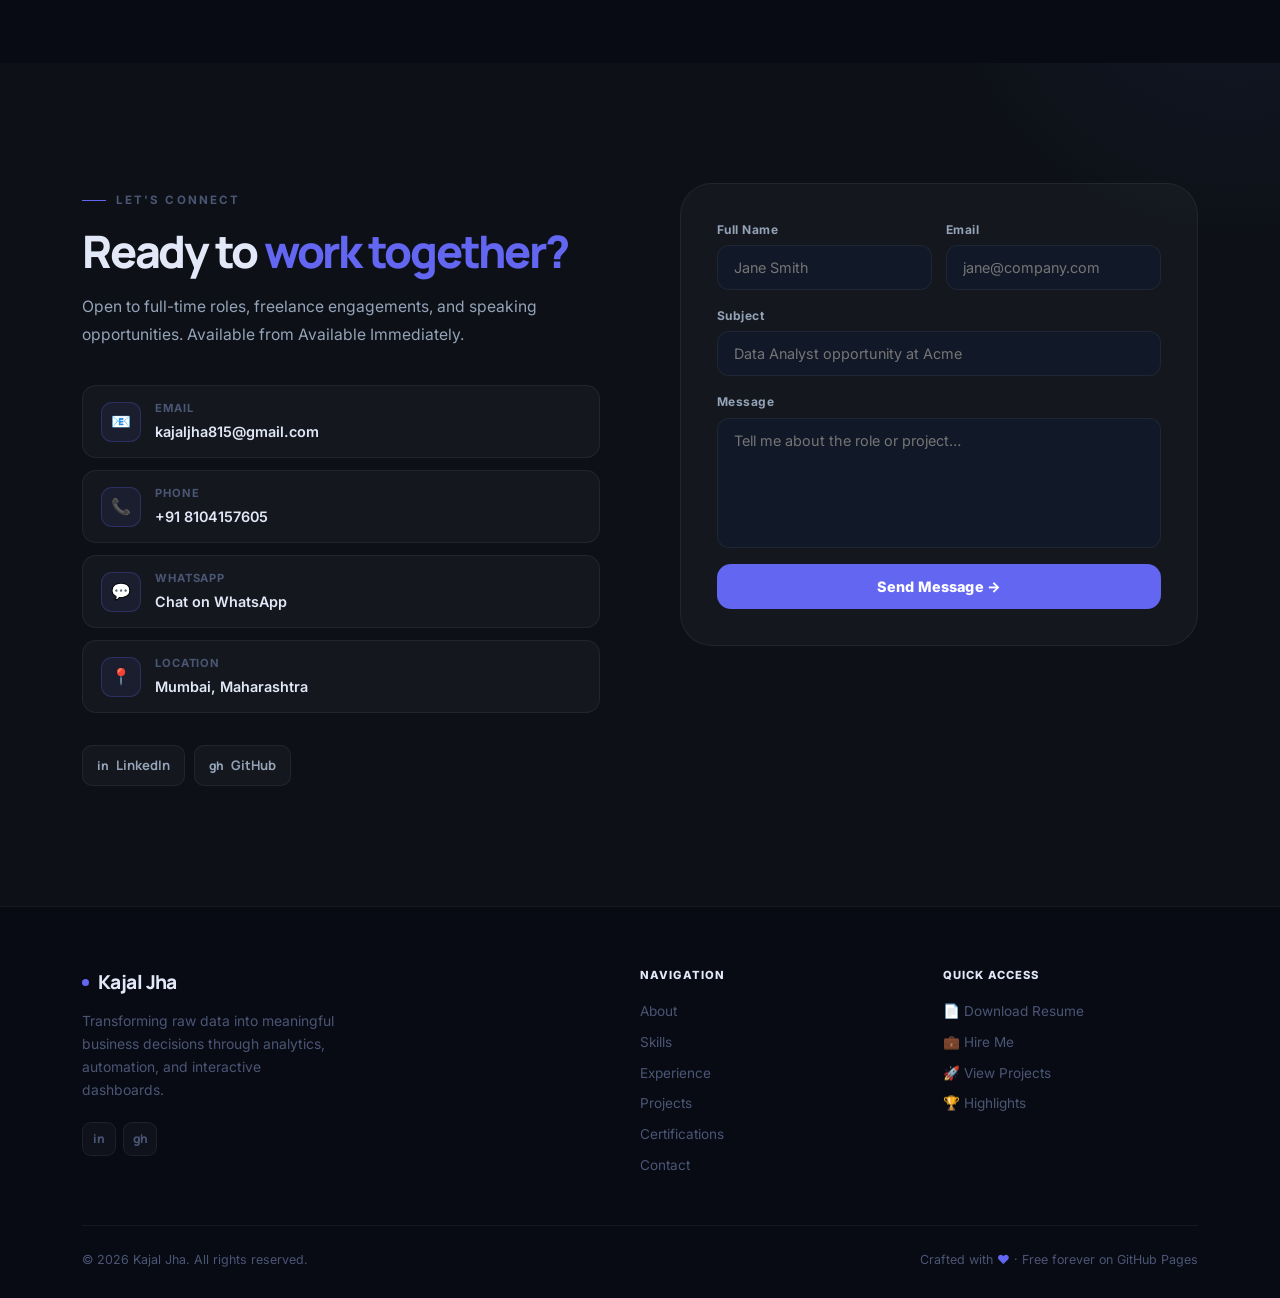
==== commit d5368f10: "Add files via upload" ====
--- a/index.html
+++ b/index.html
@@ -137,10 +137,6 @@
         <div class="sec-label">Who I Am</div>
         <h2 class="sec-heading">About <span class="hl">Me</span></h2>
         <p class="about-text" id="about-bio">Loading…</p>
-        <div class="mission-vision-row">
-          <div class="about-callout"><div class="callout-label">Mission</div><p class="callout-text" id="about-mission">Loading…</p></div>
-          <div class="about-callout"><div class="callout-label">Vision</div><p class="callout-text" id="about-vision">Loading…</p></div>
-        </div>
       </div>
       <div class="reveal d2">
         <div class="stat-block" id="stat-block"></div>
@@ -149,6 +145,10 @@
           <!-- Populated dynamically from experience.json -->
         </div>
       </div>
+    </div>
+    <div class="reveal mission-vision-row" style="margin-top:56px">
+      <div class="about-callout"><div class="callout-label">Mission</div><p class="callout-text" id="about-mission">Loading…</p></div>
+      <div class="about-callout"><div class="callout-label">Vision</div><p class="callout-text" id="about-vision">Loading…</p></div>
     </div>
     <div class="reveal" style="margin-top:56px">
       <p style="font-size:.72rem;font-weight:800;color:var(--text-3);letter-spacing:.15em;text-transform:uppercase;margin-bottom:12px">Core Strengths</p>
--- a/css/style.css
+++ b/css/style.css
@@ -192,6 +192,8 @@
 .about-wrap{display:grid;grid-template-columns:1fr 1fr;gap:100px;align-items:start}
 .about-text{font-size:1.05rem;color:var(--text-2);line-height:1.9;margin-bottom:32px}
 .about-text strong{color:var(--text);font-weight:600}
+.mission-vision-row{display:grid;grid-template-columns:1fr 1fr;gap:16px;margin-bottom:20px}
+.mission-vision-row .about-callout{margin-bottom:0}
 .about-callout{position:relative;padding:22px 26px;border-radius:var(--r-lg);background:var(--surface);border:1px solid var(--border);margin-bottom:20px;overflow:hidden}
 .about-callout::before{content:'';position:absolute;left:0;top:0;bottom:0;width:2px;background:linear-gradient(var(--accent),transparent)}
 .callout-label{font-size:.7rem;font-weight:800;letter-spacing:.15em;text-transform:uppercase;color:var(--accent);margin-bottom:8px}
@@ -547,6 +549,7 @@
   .edu-proj-grid{grid-template-columns:1fr}
   .cf-row{grid-template-columns:1fr}
   .strengths-list{grid-template-columns:1fr 1fr}
+  .mission-vision-row{grid-template-columns:1fr}
   .footer-grid{grid-template-columns:1fr;gap:24px}
   .footer-base{flex-direction:column;text-align:center}
   .hero-btns{flex-direction:column}
